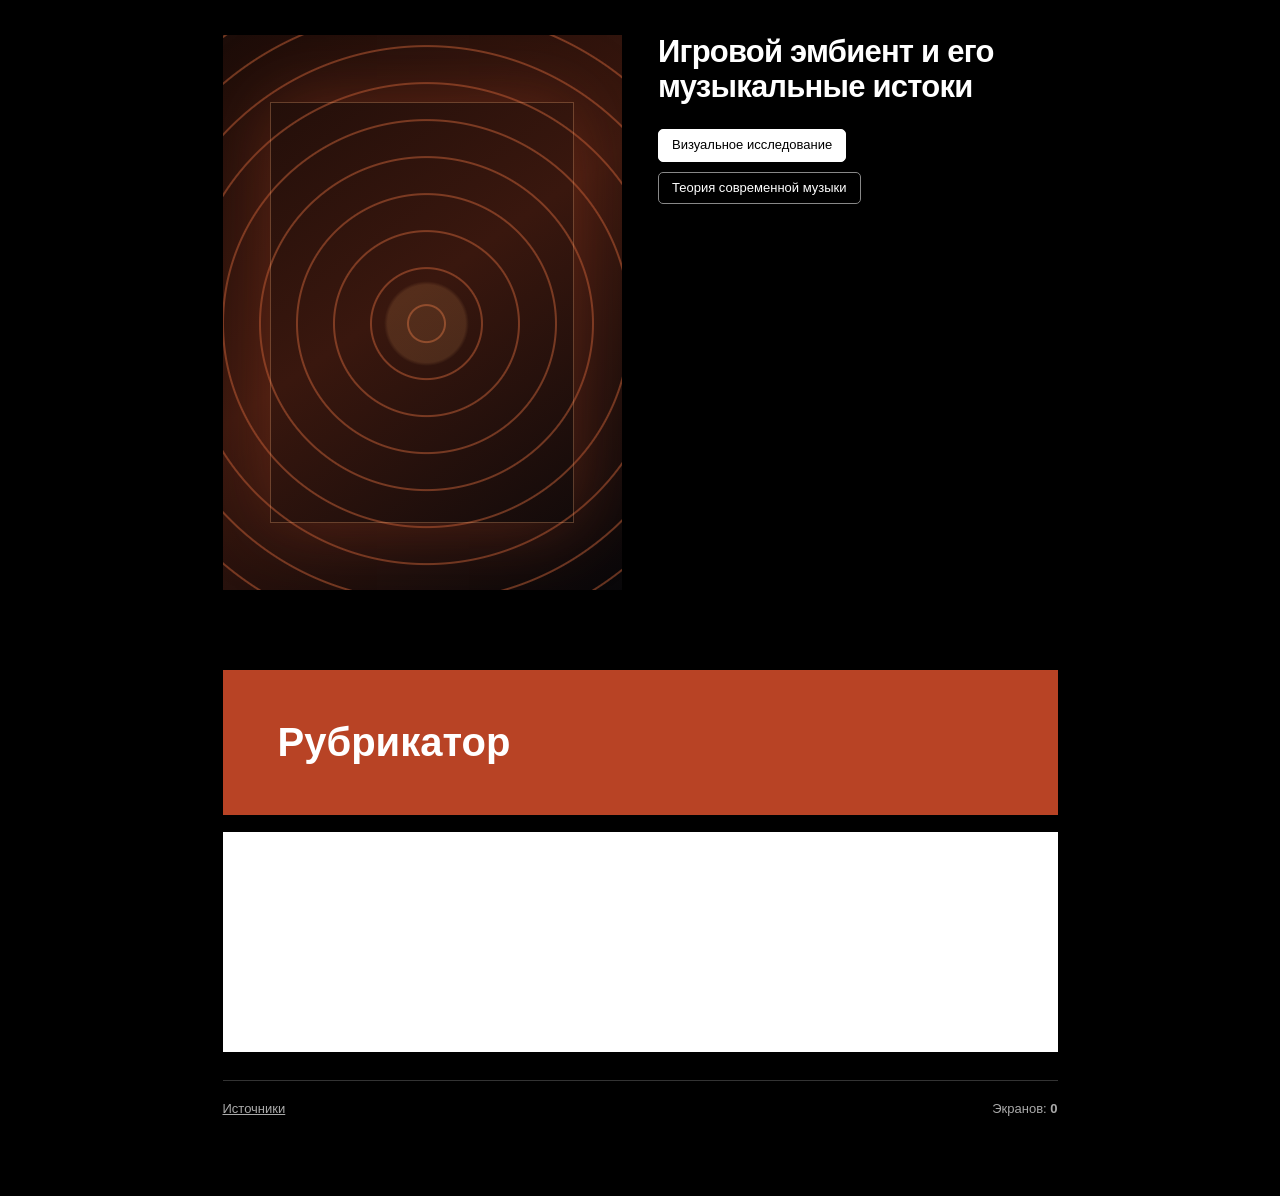
==== index.html @ 77122bd6 "Add research landing page" ====
<!doctype html>
<html lang="ru">
<head>
  <meta charset="utf-8">
  <meta name="viewport" content="width=device-width,initial-scale=1">
  <title>Игровой эмбиент и его музыкальные истоки</title>
  <style>
    *{box-sizing:border-box}html{scroll-behavior:smooth}body{margin:0;background:#000;color:#fff;font-family:Arial,Helvetica,sans-serif}.page{width:min(100% - 32px,835px);margin:auto;padding:0 0 60px}.cover{display:grid;grid-template-columns:minmax(0,1fr) minmax(0,1fr);gap:36px;padding:0 0 80px}.cover-left,.cover-right{min-width:0}.cover-author{font-size:14px;line-height:1.3;color:#aaa;margin:0 0 17px;min-height:18px}.cover-art{width:100%;aspect-ratio:.72;background:radial-gradient(circle at 51% 52%,#ffb56b24 0 11%,transparent 12%),repeating-radial-gradient(circle at 51% 52%,transparent 0 17px,#dc6c3e70 18px 19px,transparent 20px 37px),linear-gradient(145deg,#1c0c08,#39170e 47%,#080709);position:relative;overflow:hidden}.cover-art:after{content:"";position:absolute;inset:12%;border:1px solid #ffae794d;box-shadow:0 0 70px #b947265c}.cover h1{font-size:clamp(24px,2.7vw,31px);font-weight:700;line-height:1.12;letter-spacing:-.025em;margin:35px 0 25px}.tags{display:flex;gap:10px;flex-wrap:wrap}.tag{display:inline-block;border:1px solid #888;border-radius:5px;padding:8px 13px;font-size:13px;line-height:1.1}.tag:first-child{background:#fff;color:#000;border-color:#fff}
    .screen{margin:0 0 17px}.large{background:#b84325;min-height:145px;padding:24px 55px;display:flex;align-items:center}.large h2{font-size:40px;line-height:1.08;margin:0;font-weight:700}.text-screen{background:#fff;color:#242424;min-height:220px;display:grid;grid-template-columns:1fr 1fr}.text-column{grid-column:2;padding:31px 32px 42px 0;font-size:16px;line-height:1.58;letter-spacing:-.008em}.text-column sup{font-size:11px;line-height:0}.text-column sup a{color:#b84325;text-decoration:none;font-weight:700}.text-column sup a:hover{text-decoration:underline}.rubric{background:#fff;color:#242424;min-height:220px;padding:31px 32px 42px 0;display:grid;grid-template-columns:1fr 1fr}.rubric ol{grid-column:2;margin:0;padding:0;list-style:none;font-size:16px;line-height:1.58}.rubric li{padding:0 0 8px 0;display:grid;grid-template-columns:34px 1fr;gap:8px}.rubric li span{color:#777}.chapter{margin-top:38px}.chapter-meta{font-size:12px;color:#aaa;margin:-6px 0 17px;text-align:right}.music-embed{width:min(100%,525px);margin:28px 0 17px}.music-embed iframe{display:block;width:100%;height:152px;border:0}.music-video{width:100%}.music-video iframe{height:auto;aspect-ratio:16/9}.music-embed figcaption,.game-image figcaption{color:#aaa;font-size:12px;line-height:1.5;margin-top:8px}.music-embed a{color:inherit}.game-image{margin:0 0 17px}.game-image img{display:block;width:100%;height:auto;max-height:550px;object-fit:contain;background:#0b0b0b}.game-image figcaption{text-align:center}.sources-panel{background:#fff;color:#222;padding:45px 34px 55px;min-height:220px;font-size:14px;line-height:1.5}.sources-panel ol{margin:0 0 0 auto;padding-left:1.5em;width:58%}.sources-panel li{padding:0 0 14px 7px;overflow-wrap:anywhere}.sources-panel a{color:#222}.footer{display:flex;justify-content:space-between;align-items:center;border-top:1px solid #333;margin-top:28px;padding:20px 0;color:#aaa;font-size:13px}.footer a{color:inherit}.soundcloud-test{margin:28px 0 17px}.soundcloud-test iframe{display:block;width:100%;height:220px;border:0}.soundcloud-test figcaption{font-size:12px;color:#aaa;margin-top:8px}.soundcloud-test a{color:inherit}
    .music-context{color:#ddd;font-size:13px;line-height:1.45;margin:0 0 9px;max-width:525px}
    @media(max-width:700px){.page{width:calc(100% - 24px)}.cover{grid-template-columns:1fr;gap:10px;padding-bottom:45px}.cover-art{max-height:70vh}.cover h1{margin:25px 0}.tag{font-size:12px}.large{padding:24px 30px}.large h2{font-size:34px}.rubric,.text-screen{grid-template-columns:1fr}.rubric{padding:25px}.rubric ol,.text-column{grid-column:1}.text-column{padding:25px;font-size:15px}.sources-panel ol{width:100%}.sources-panel{padding:28px}}
  </style>
</head>
<body>
  <main class="page">
    <header class="cover">
      <div class="cover-left"><div class="cover-author">&nbsp;</div><div class="cover-art" role="img" aria-label="Абстрактные звуковые кольца"></div></div>
      <div class="cover-right"><h1>Игровой эмбиент и его музыкальные истоки</h1><div class="tags"><span class="tag">Визуальное исследование</span><span class="tag">Теория современной музыки</span></div></div>
    </header>
    <div id="concept"></div>
    <section class="screen large"><h2>Рубрикатор</h2></section>
    <section class="screen rubric"><ol id="rubric-list"></ol></section>
    <div id="research"></div>
    <div id="ending"></div>
    <div id="bibliography"></div>
    <div id="image-sources"></div>
    <footer class="footer"><a href="#bibliography">Источники</a><span>Экранов: <b id="screen-count">0</b></span></footer>
  </main>
  <script src="ambient-research.js"></script>
</body>
</html>
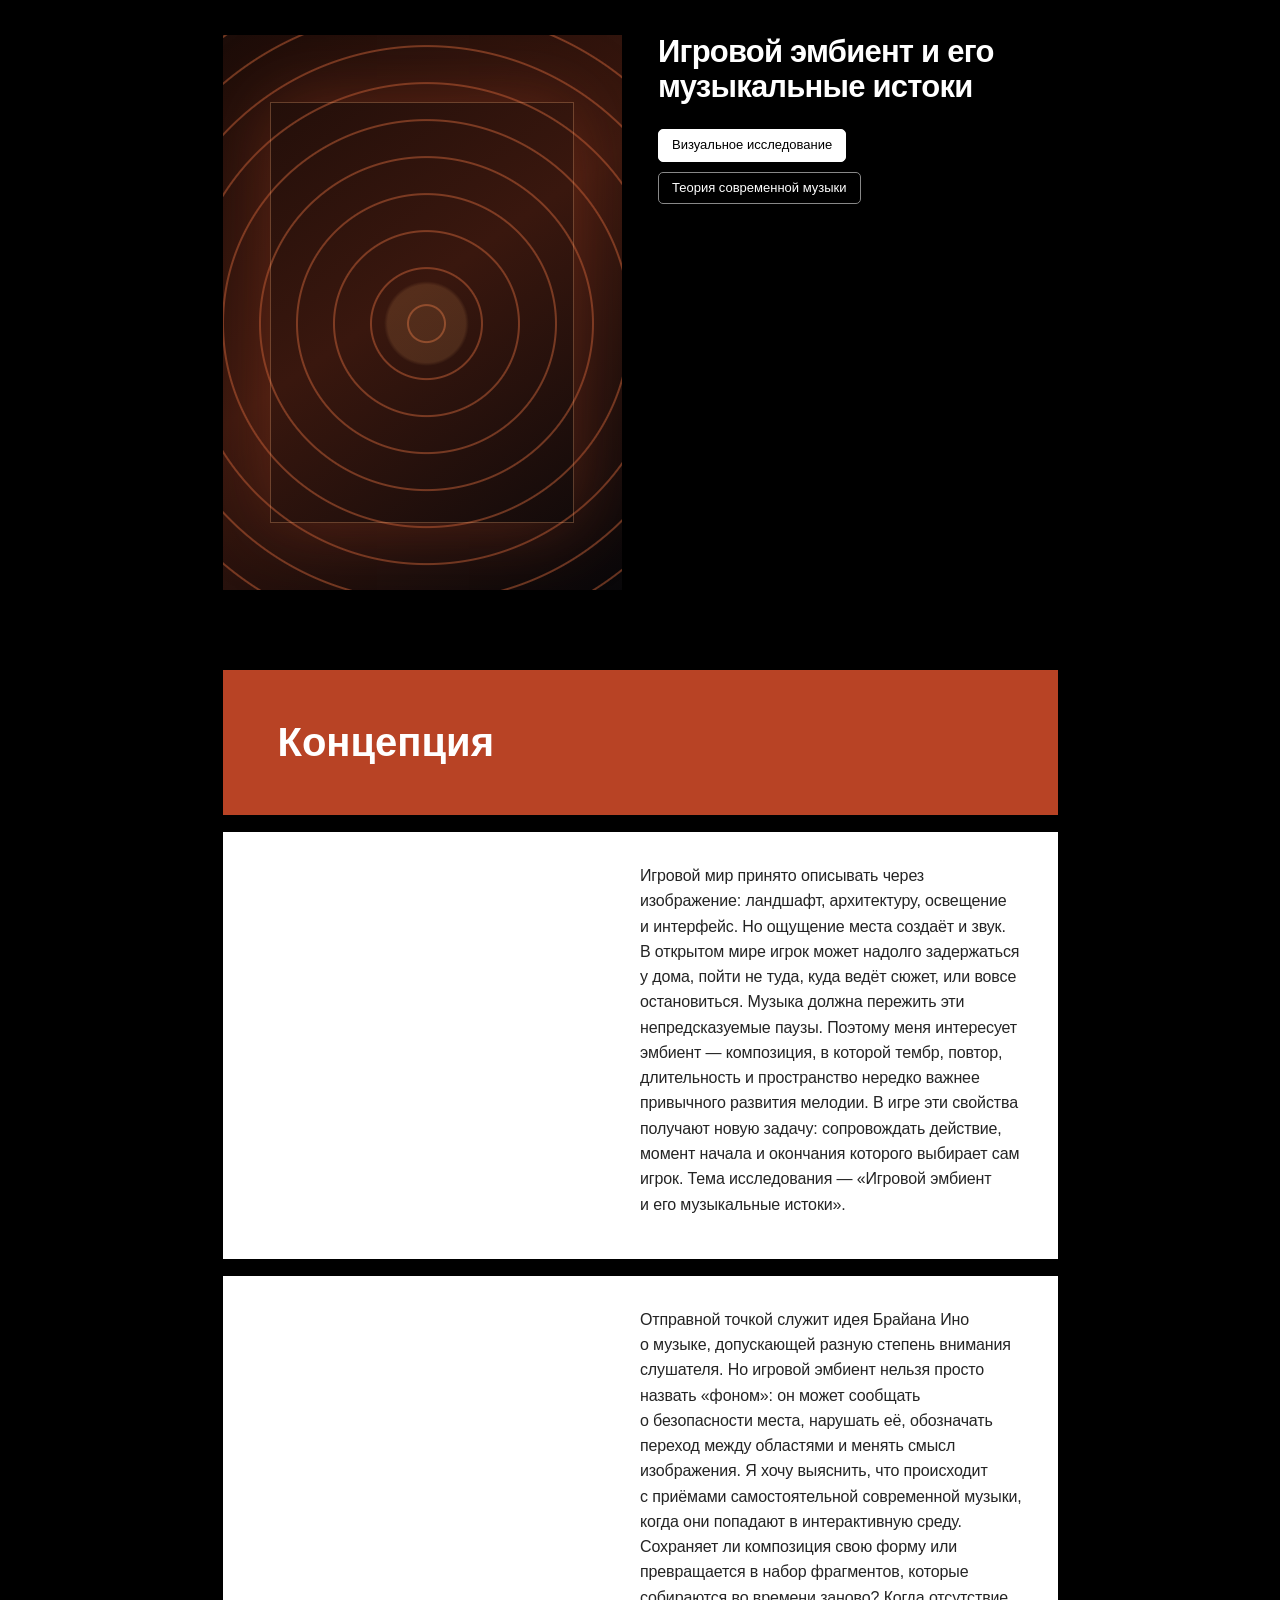
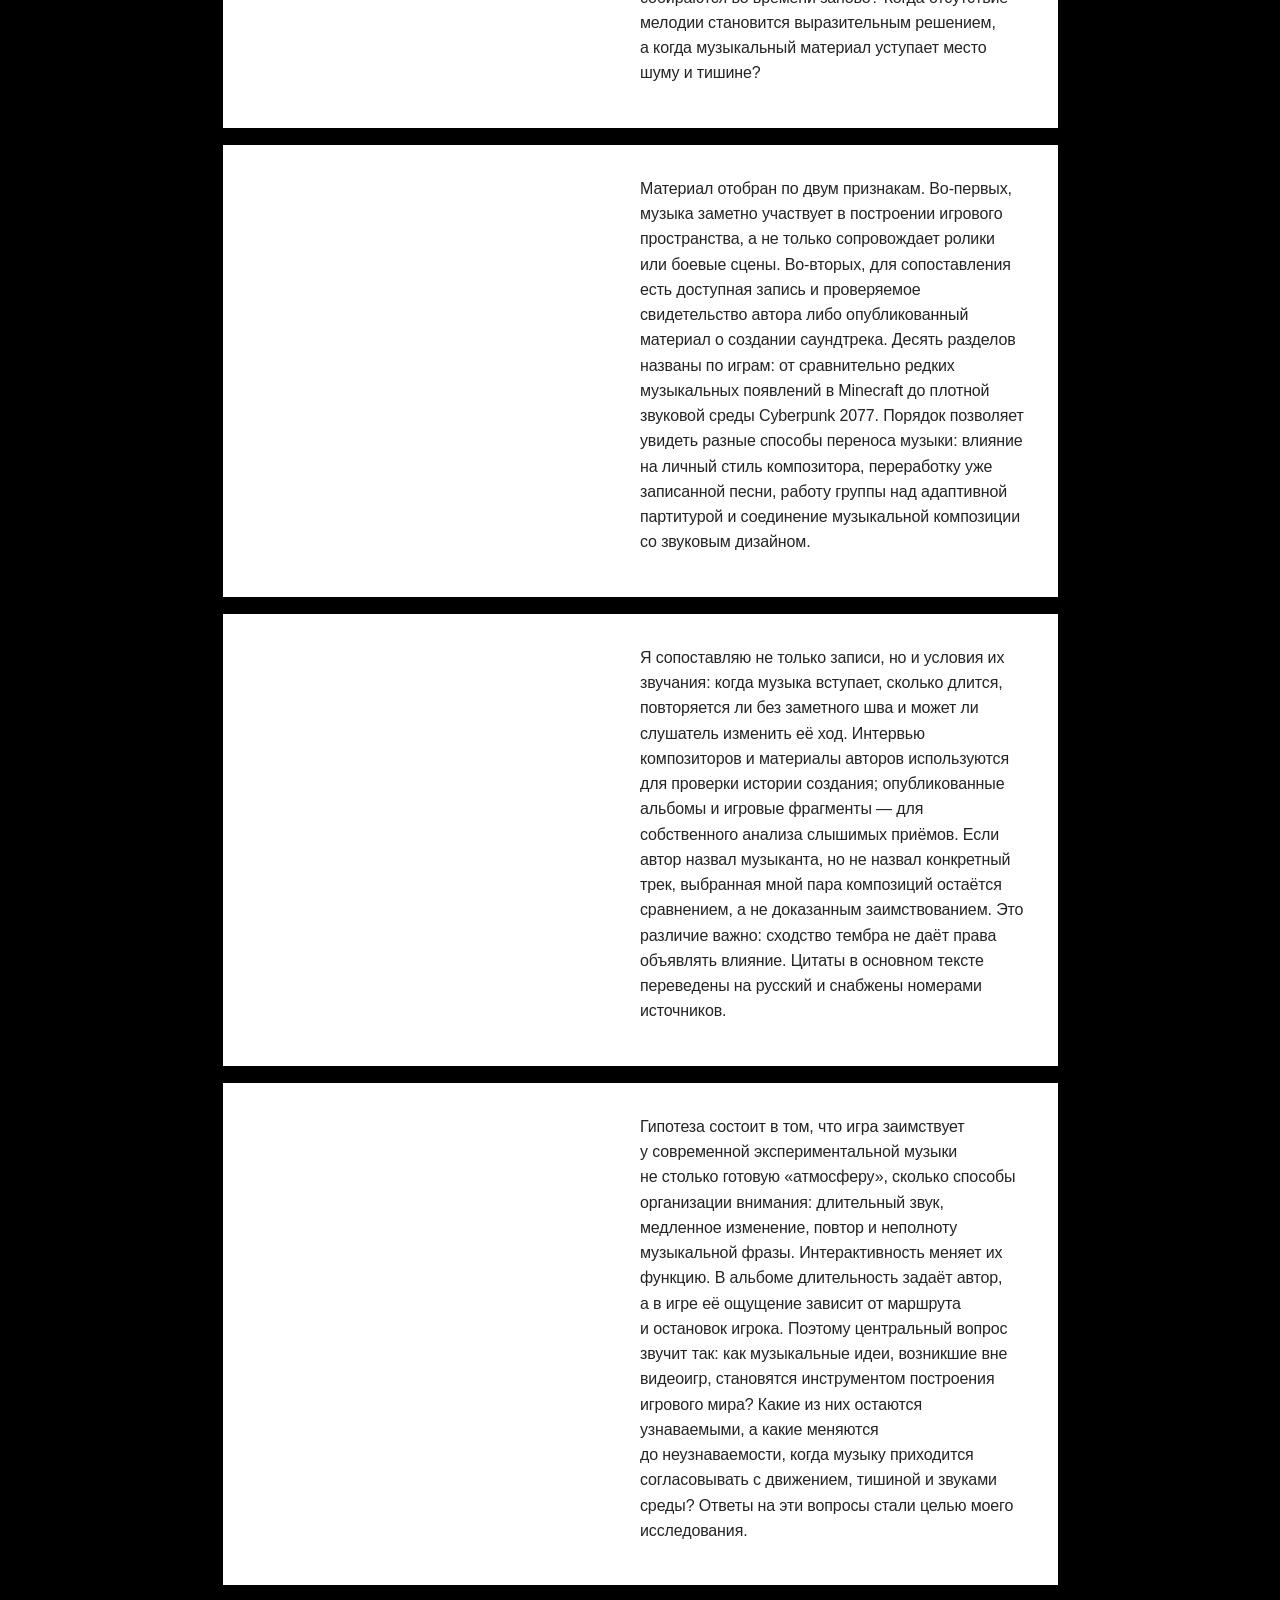
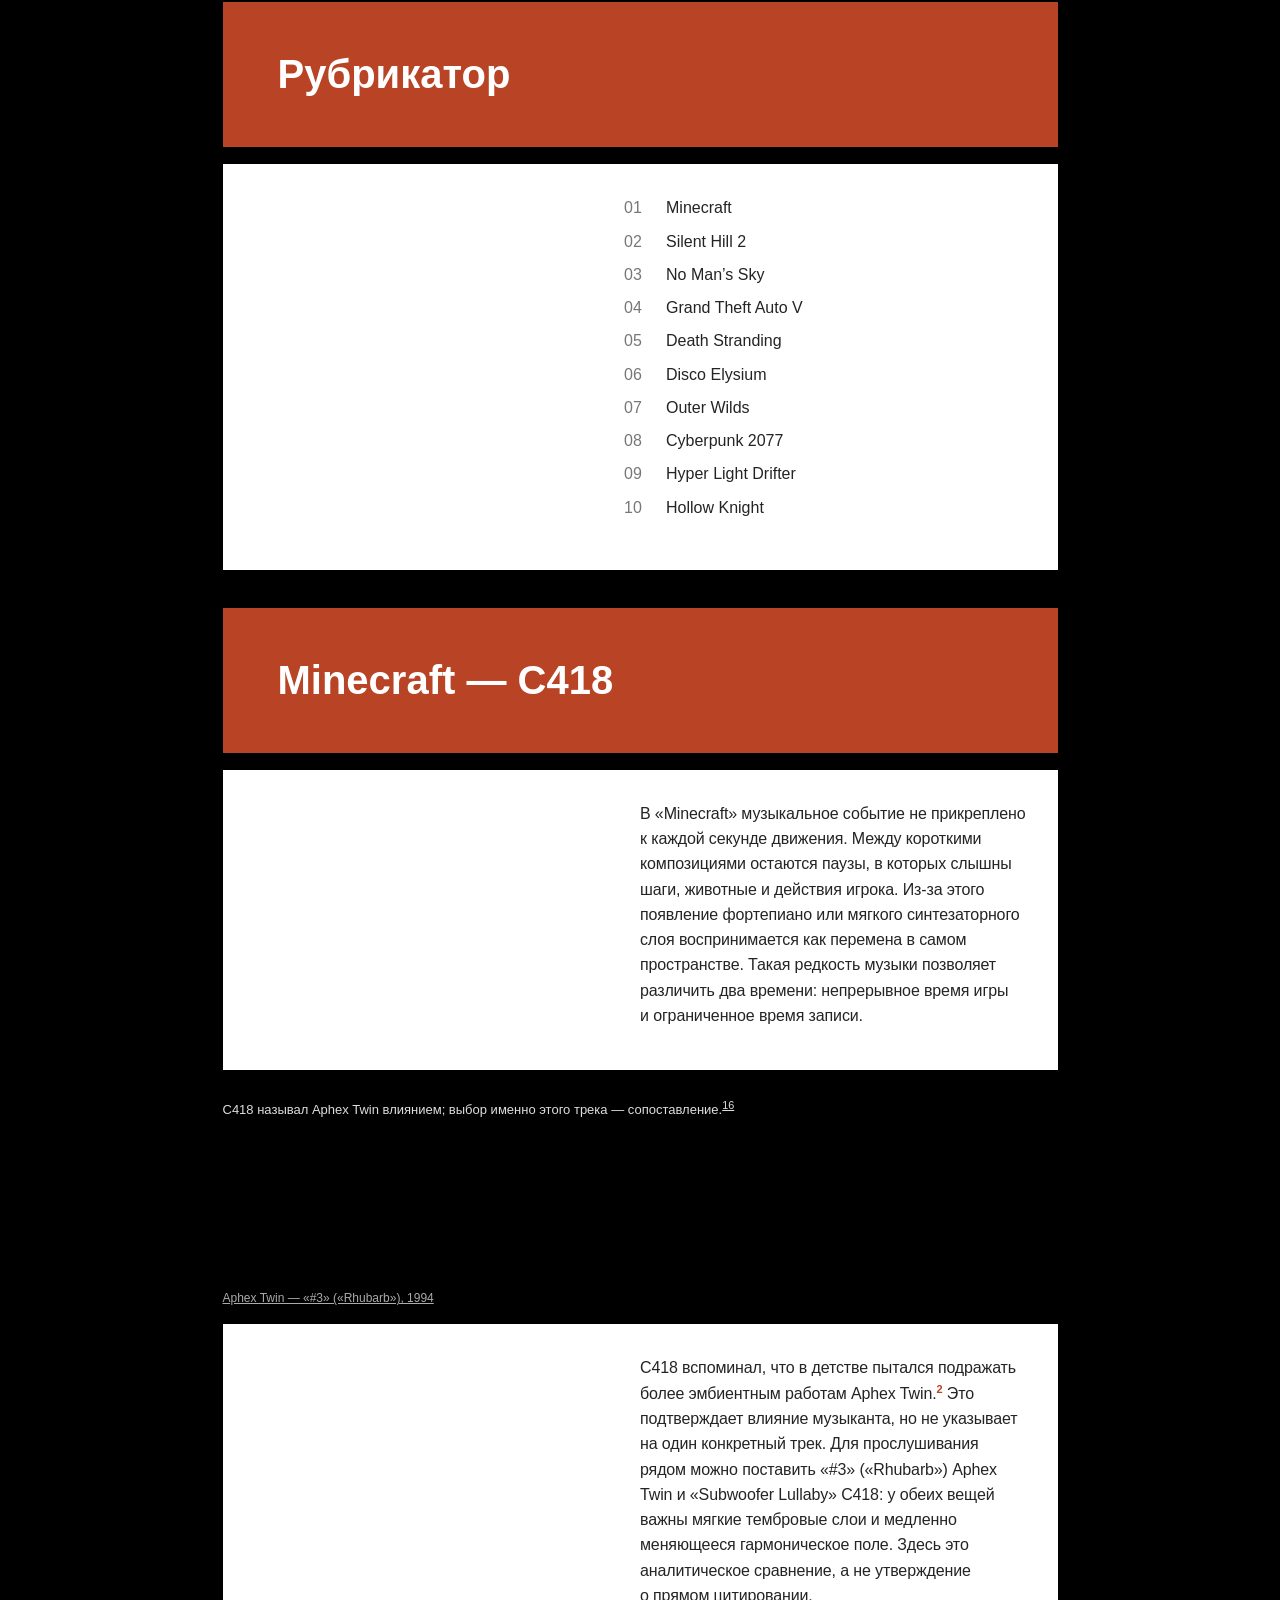
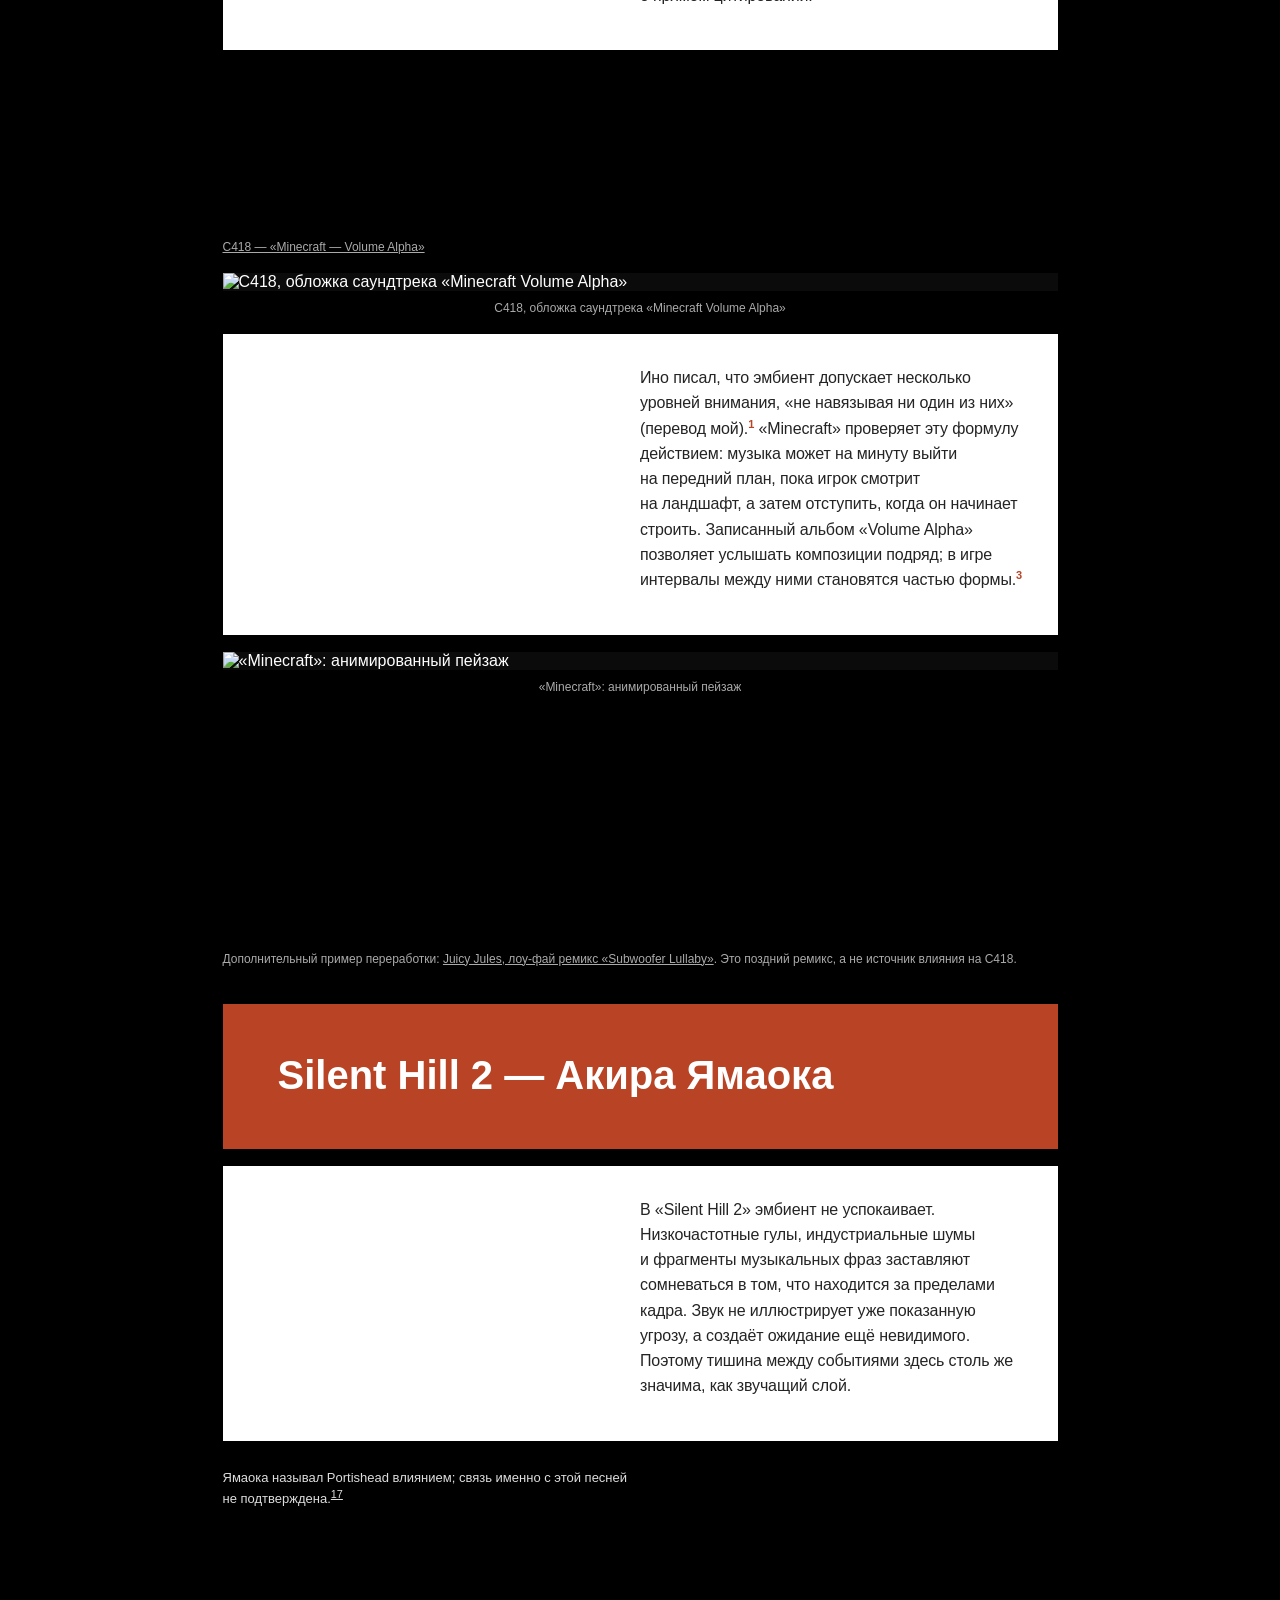
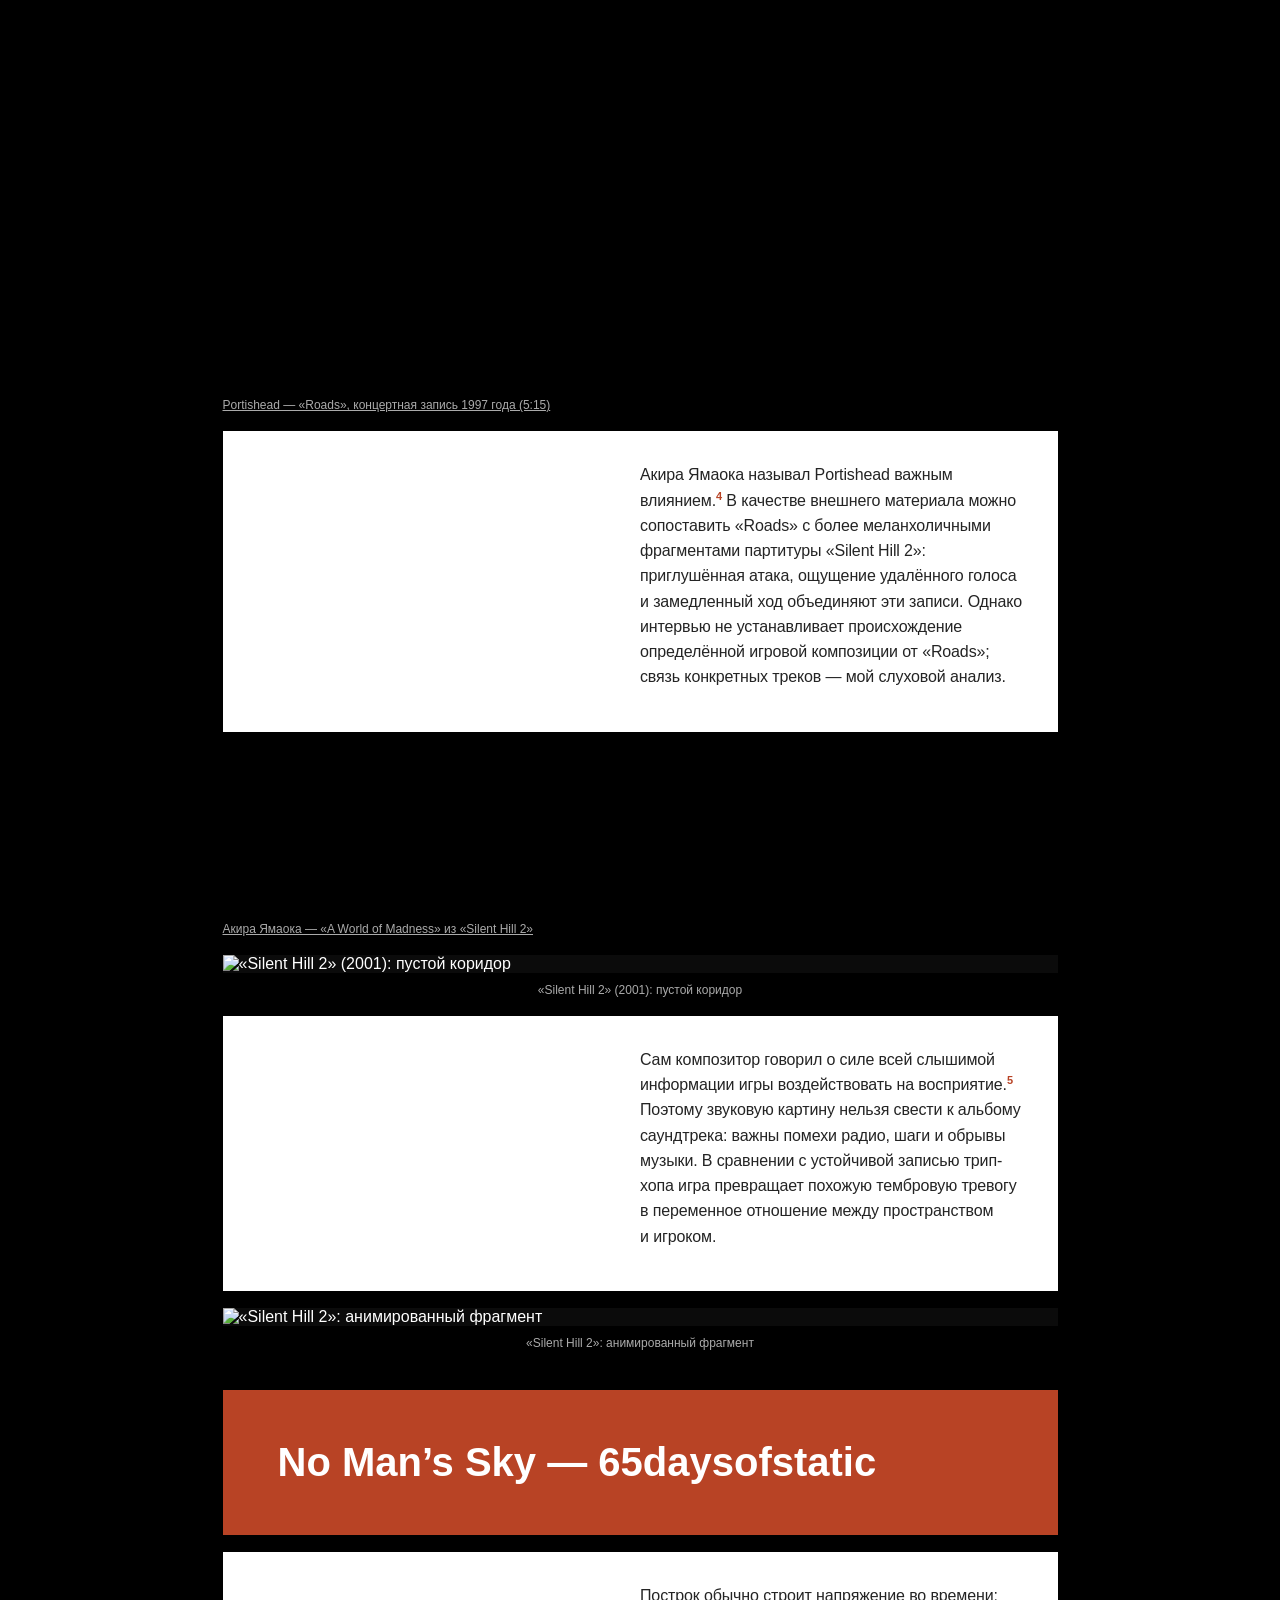
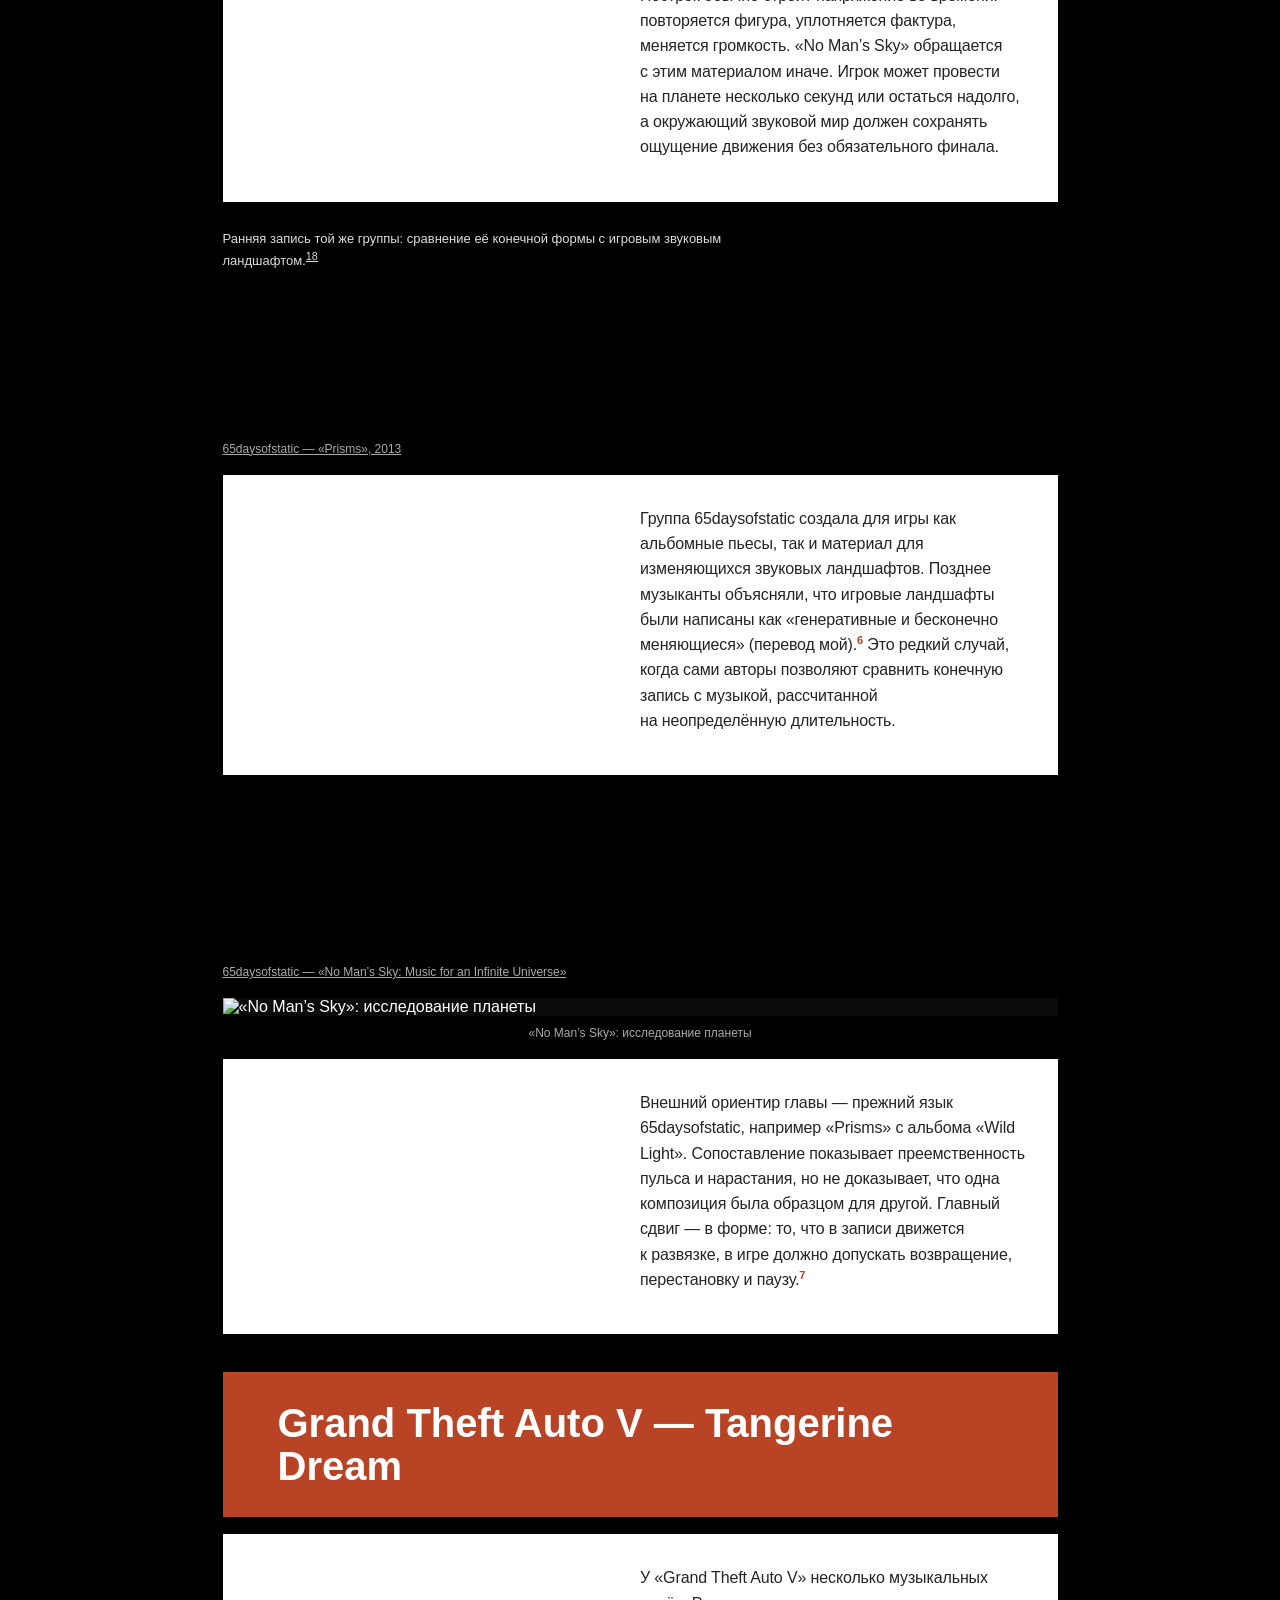
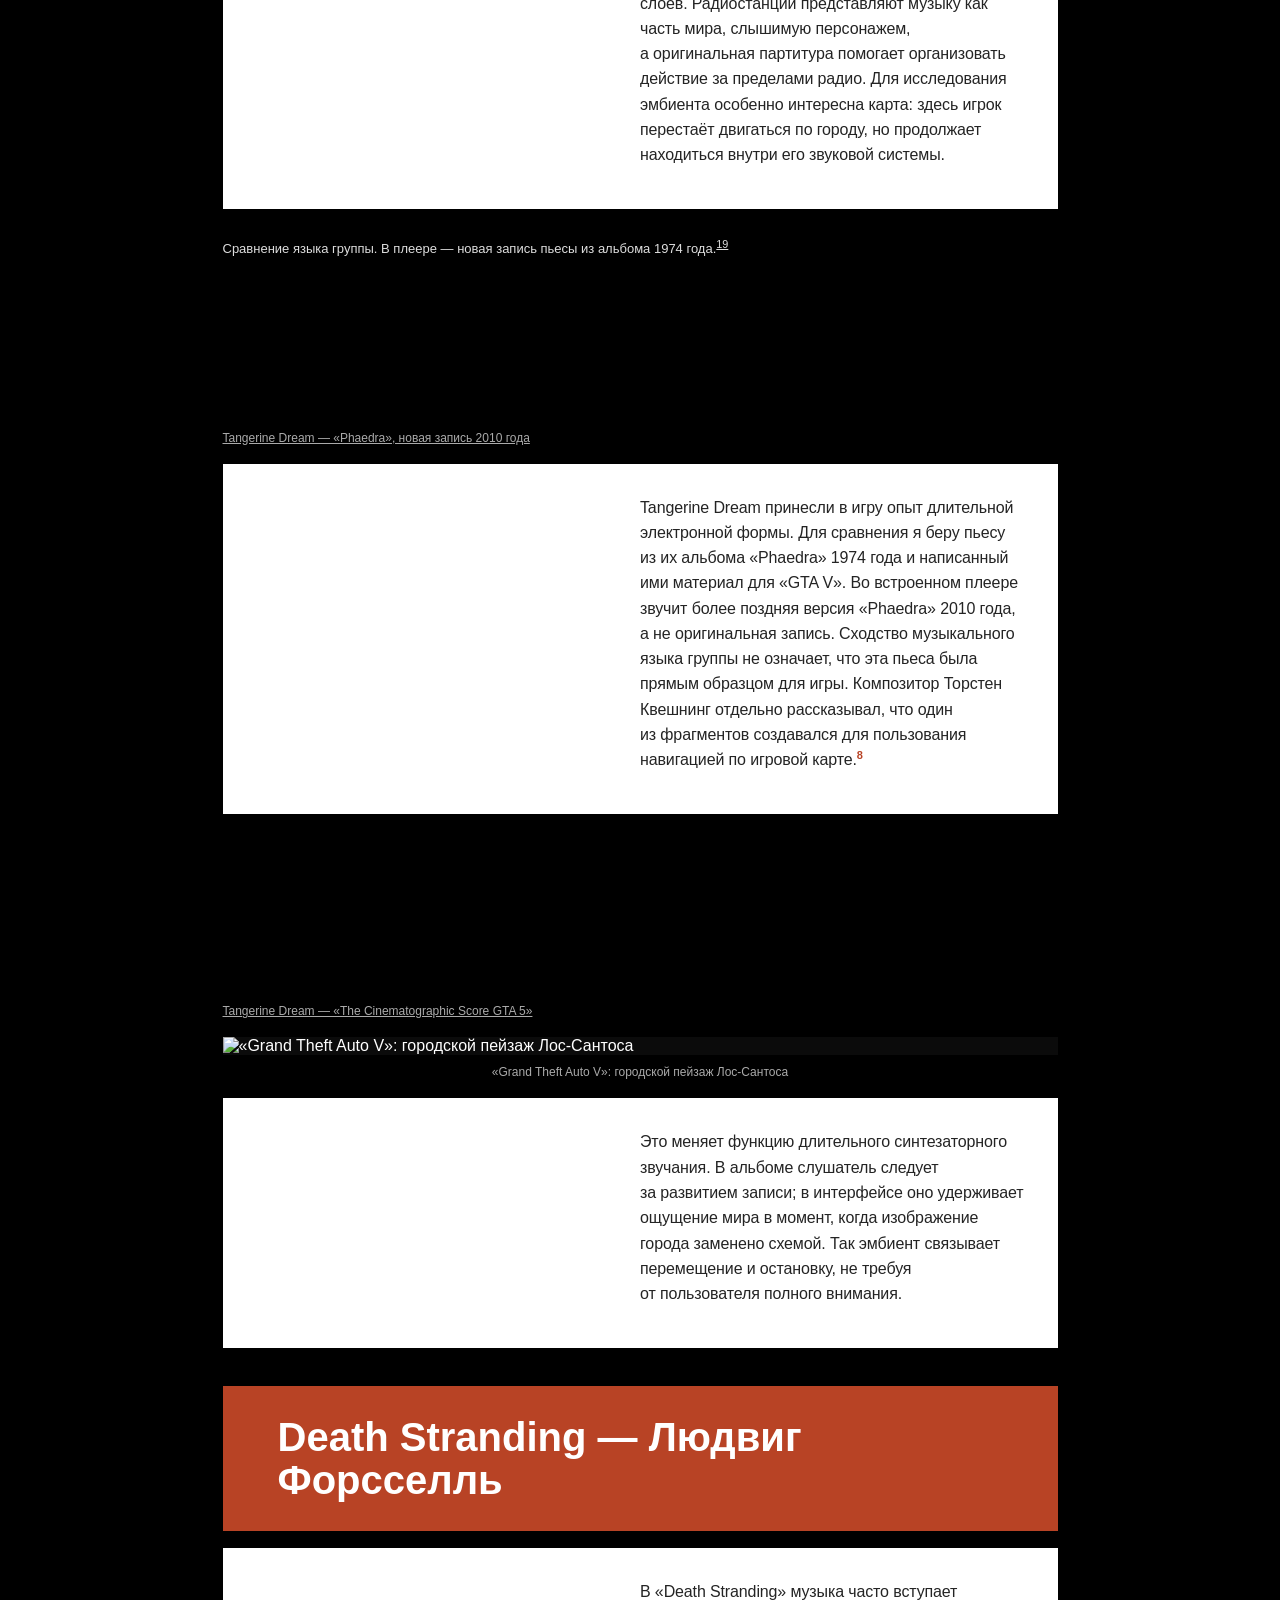
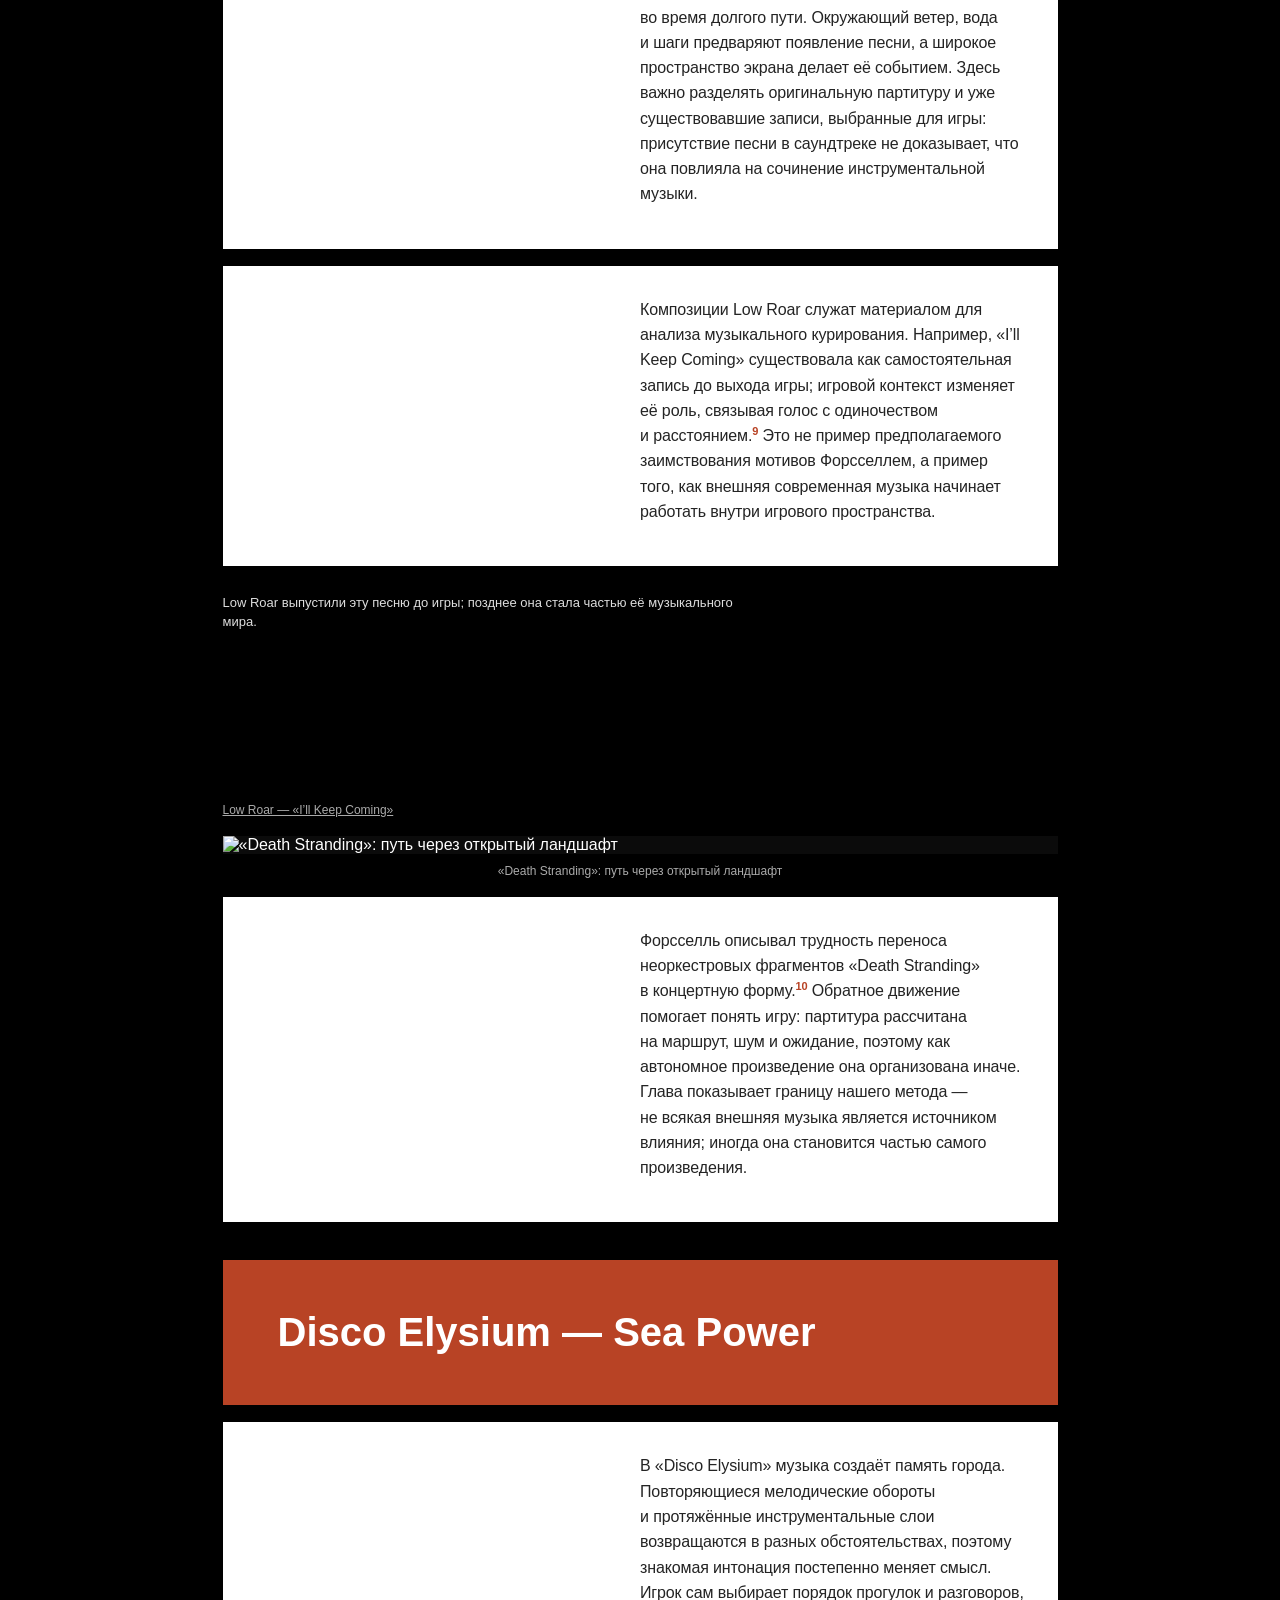
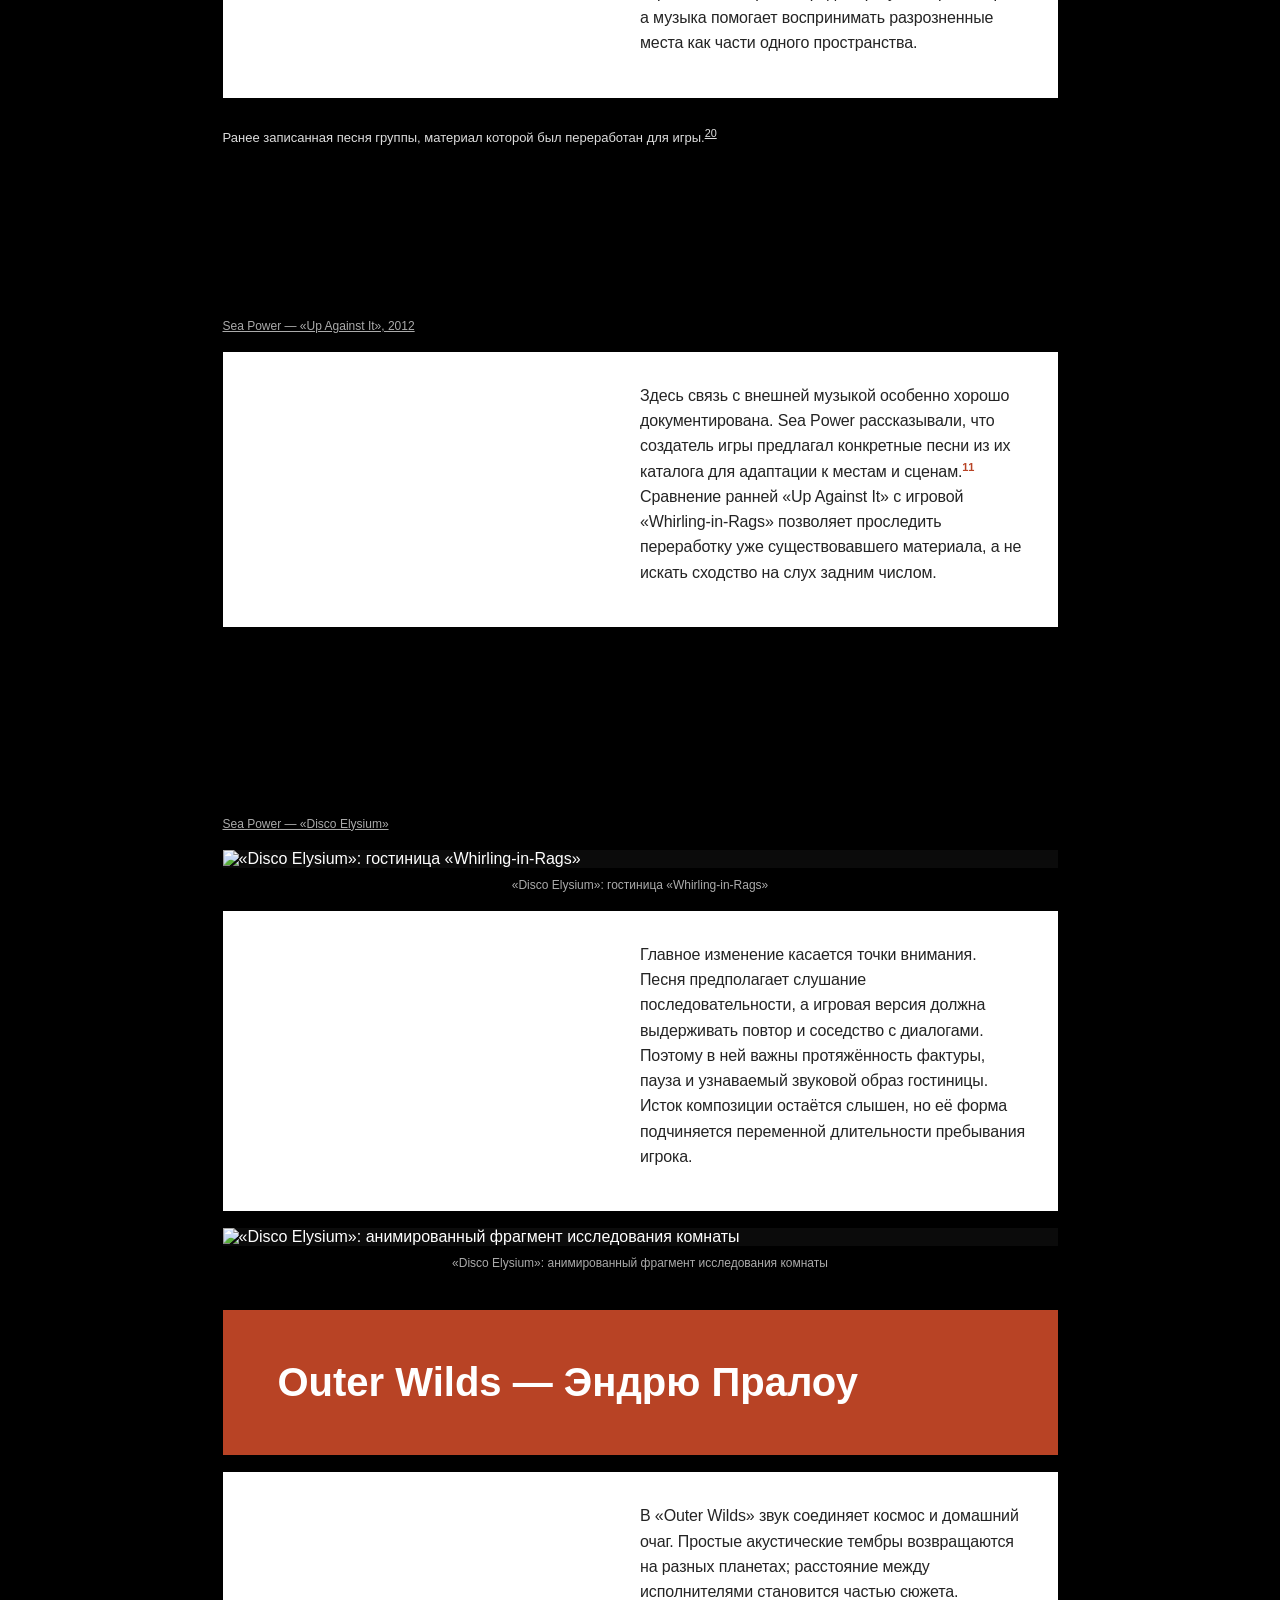
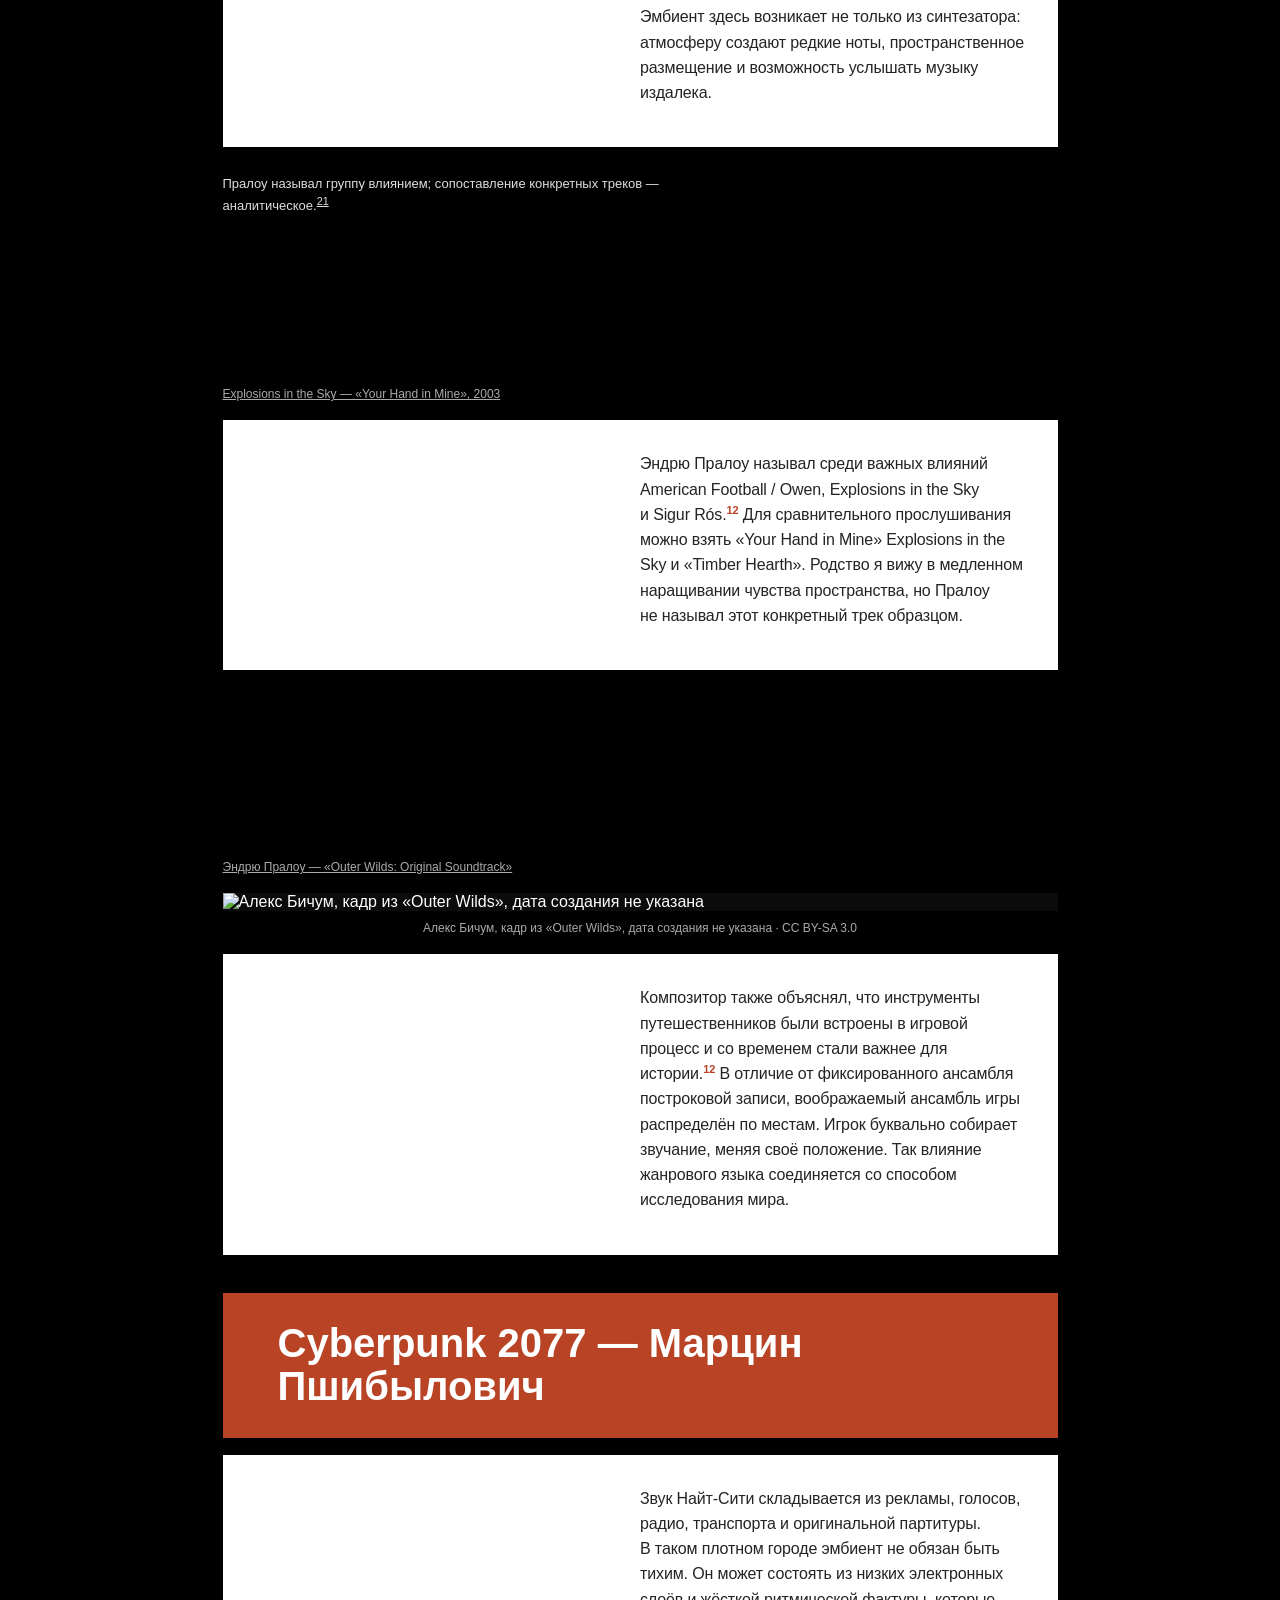
==== commit 4290d95a: "Refresh research script on Pages" ====
--- a/index.html
+++ b/index.html
@@ -26,7 +26,7 @@
     <div id="image-sources"></div>
     <footer class="footer"><a href="#bibliography">Источники</a><span>Экранов: <b id="screen-count">0</b></span></footer>
   </main>
-  <script src="ambient-research.js"></script>
+  <script src="ambient-research.js?v=2"></script>
 </body>
 </html>
 
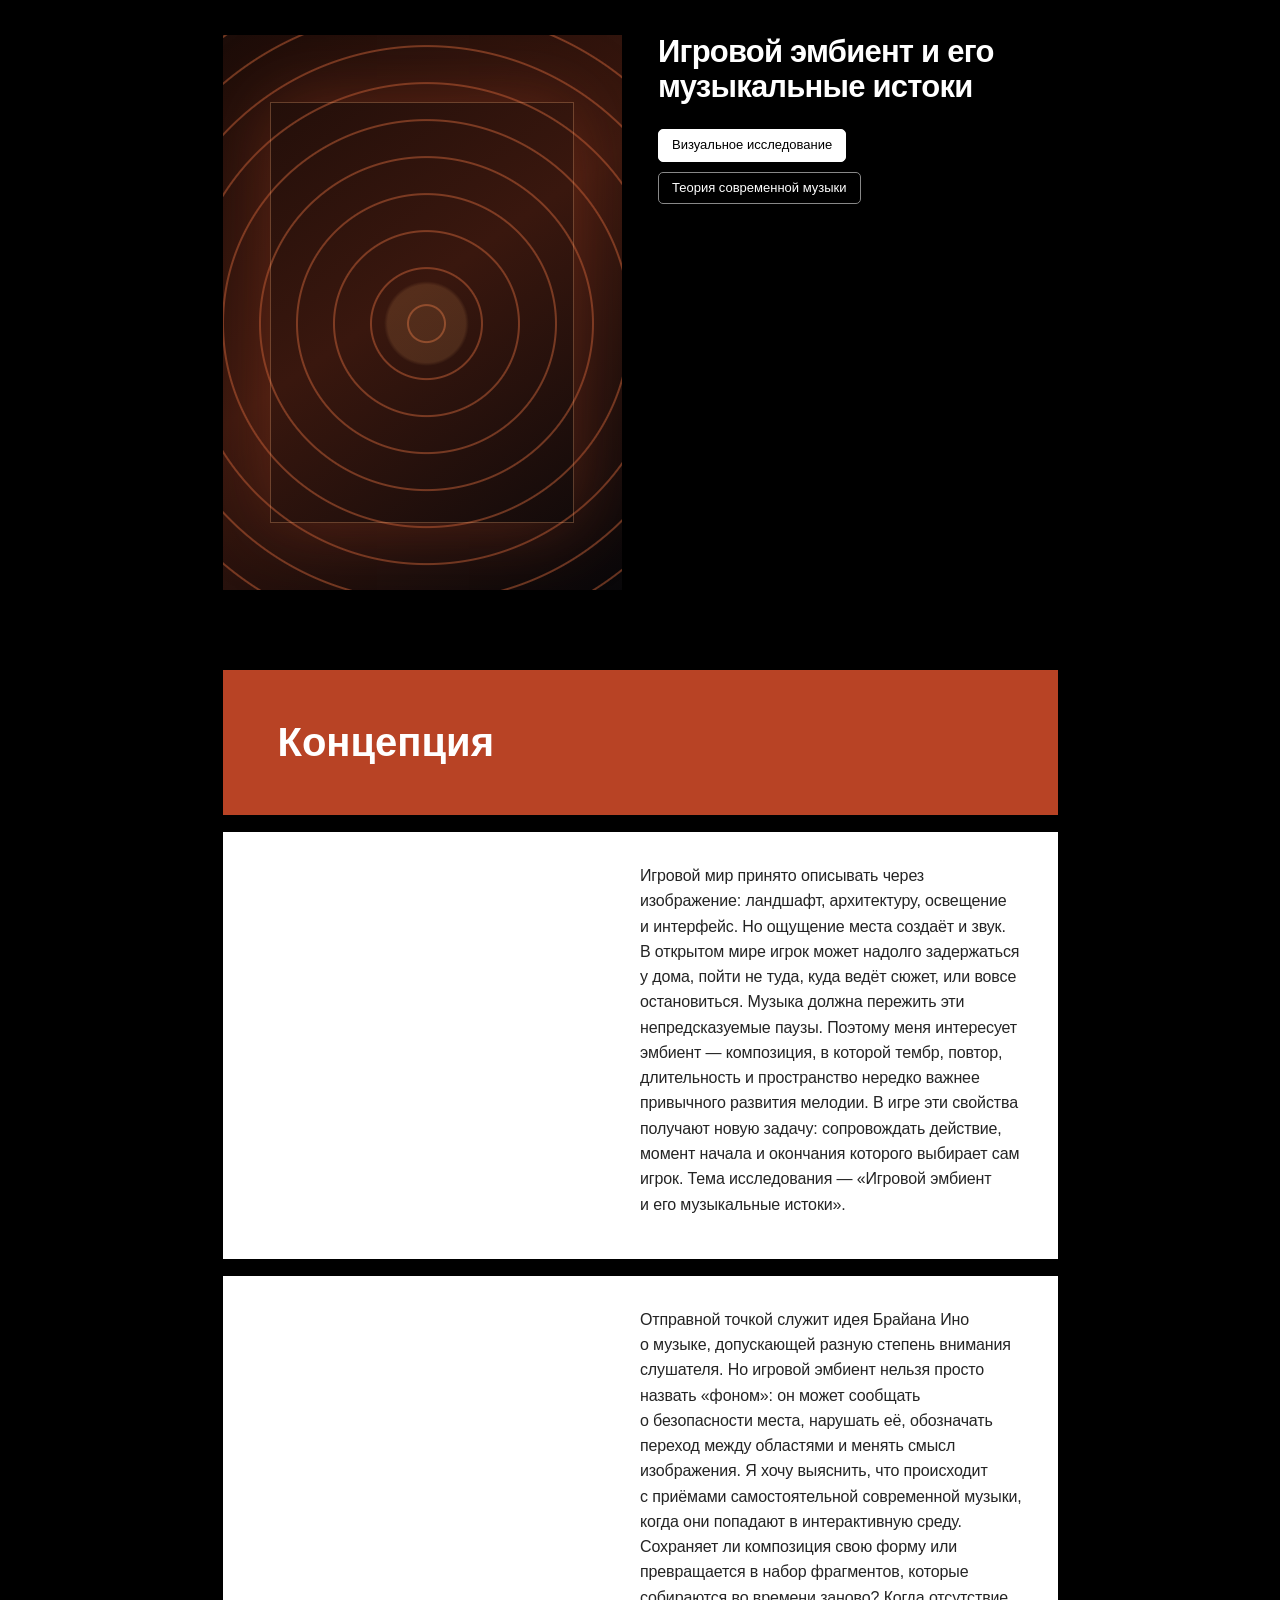
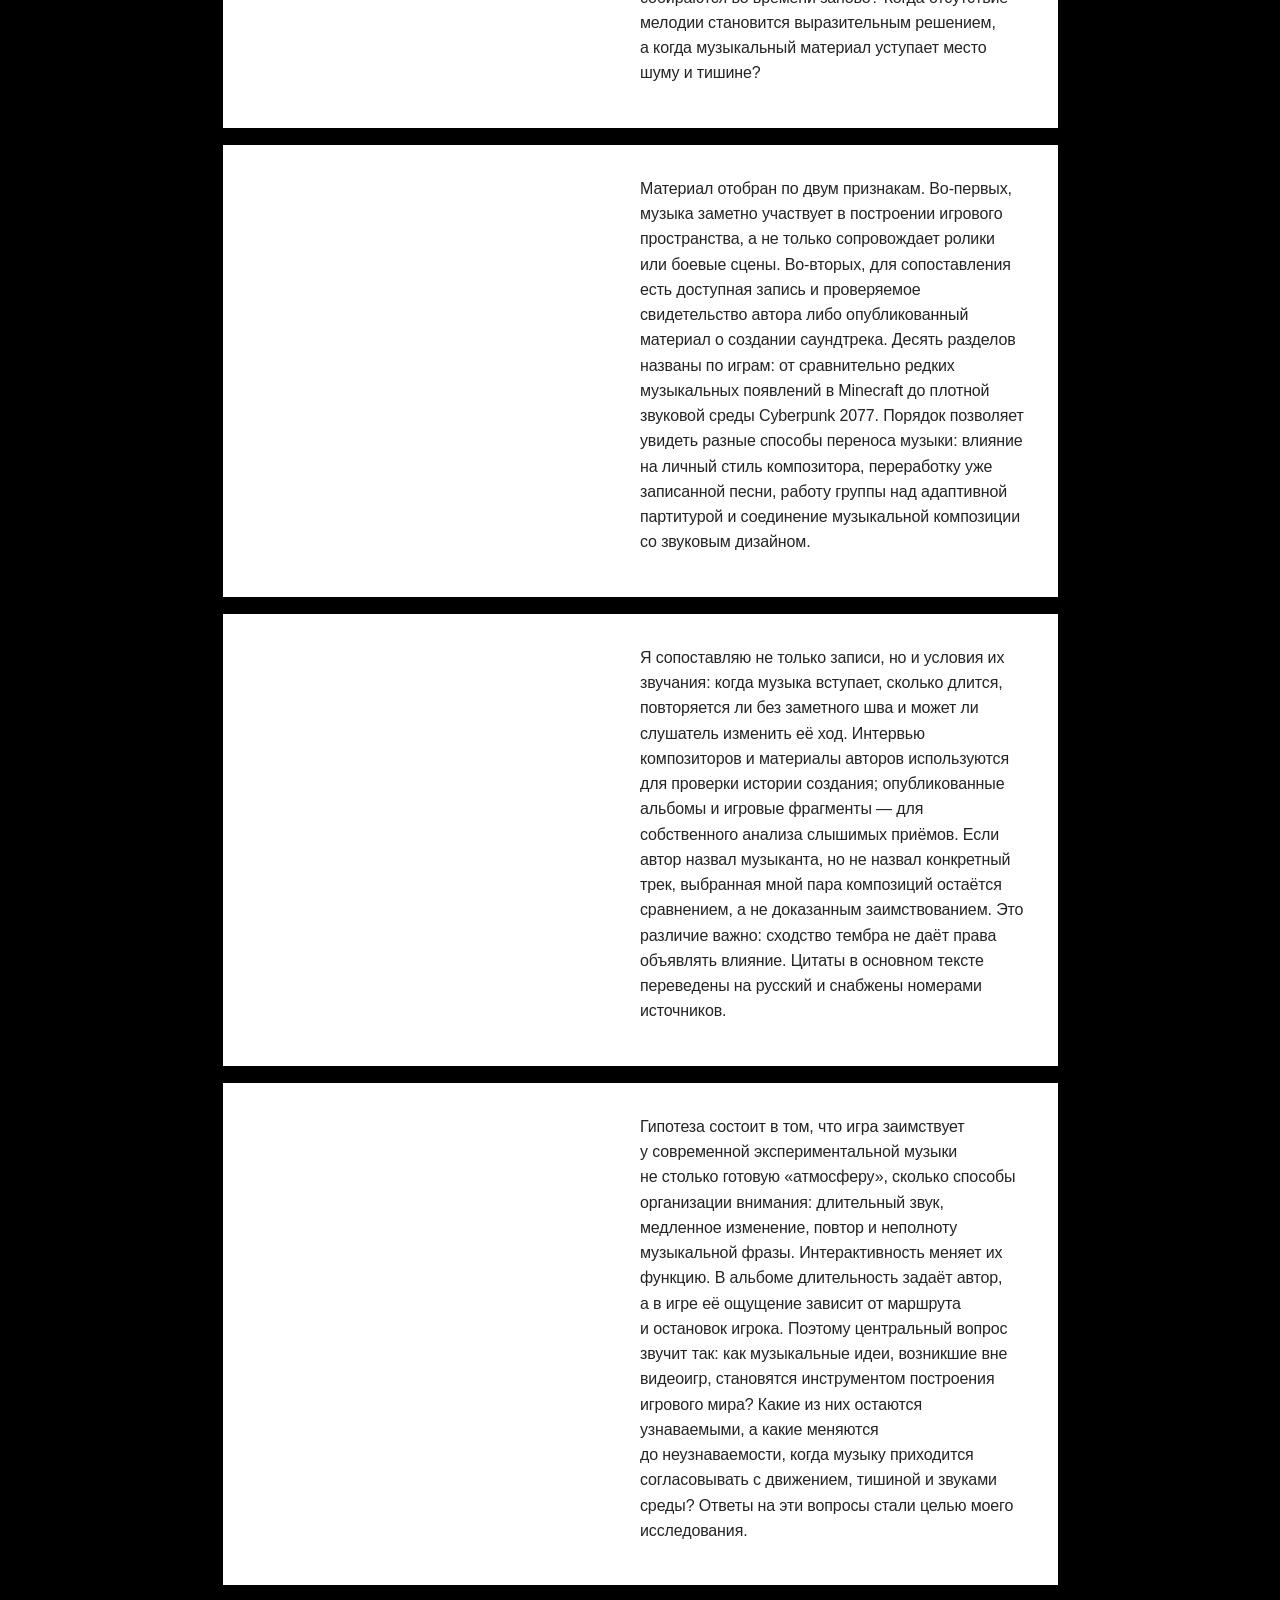
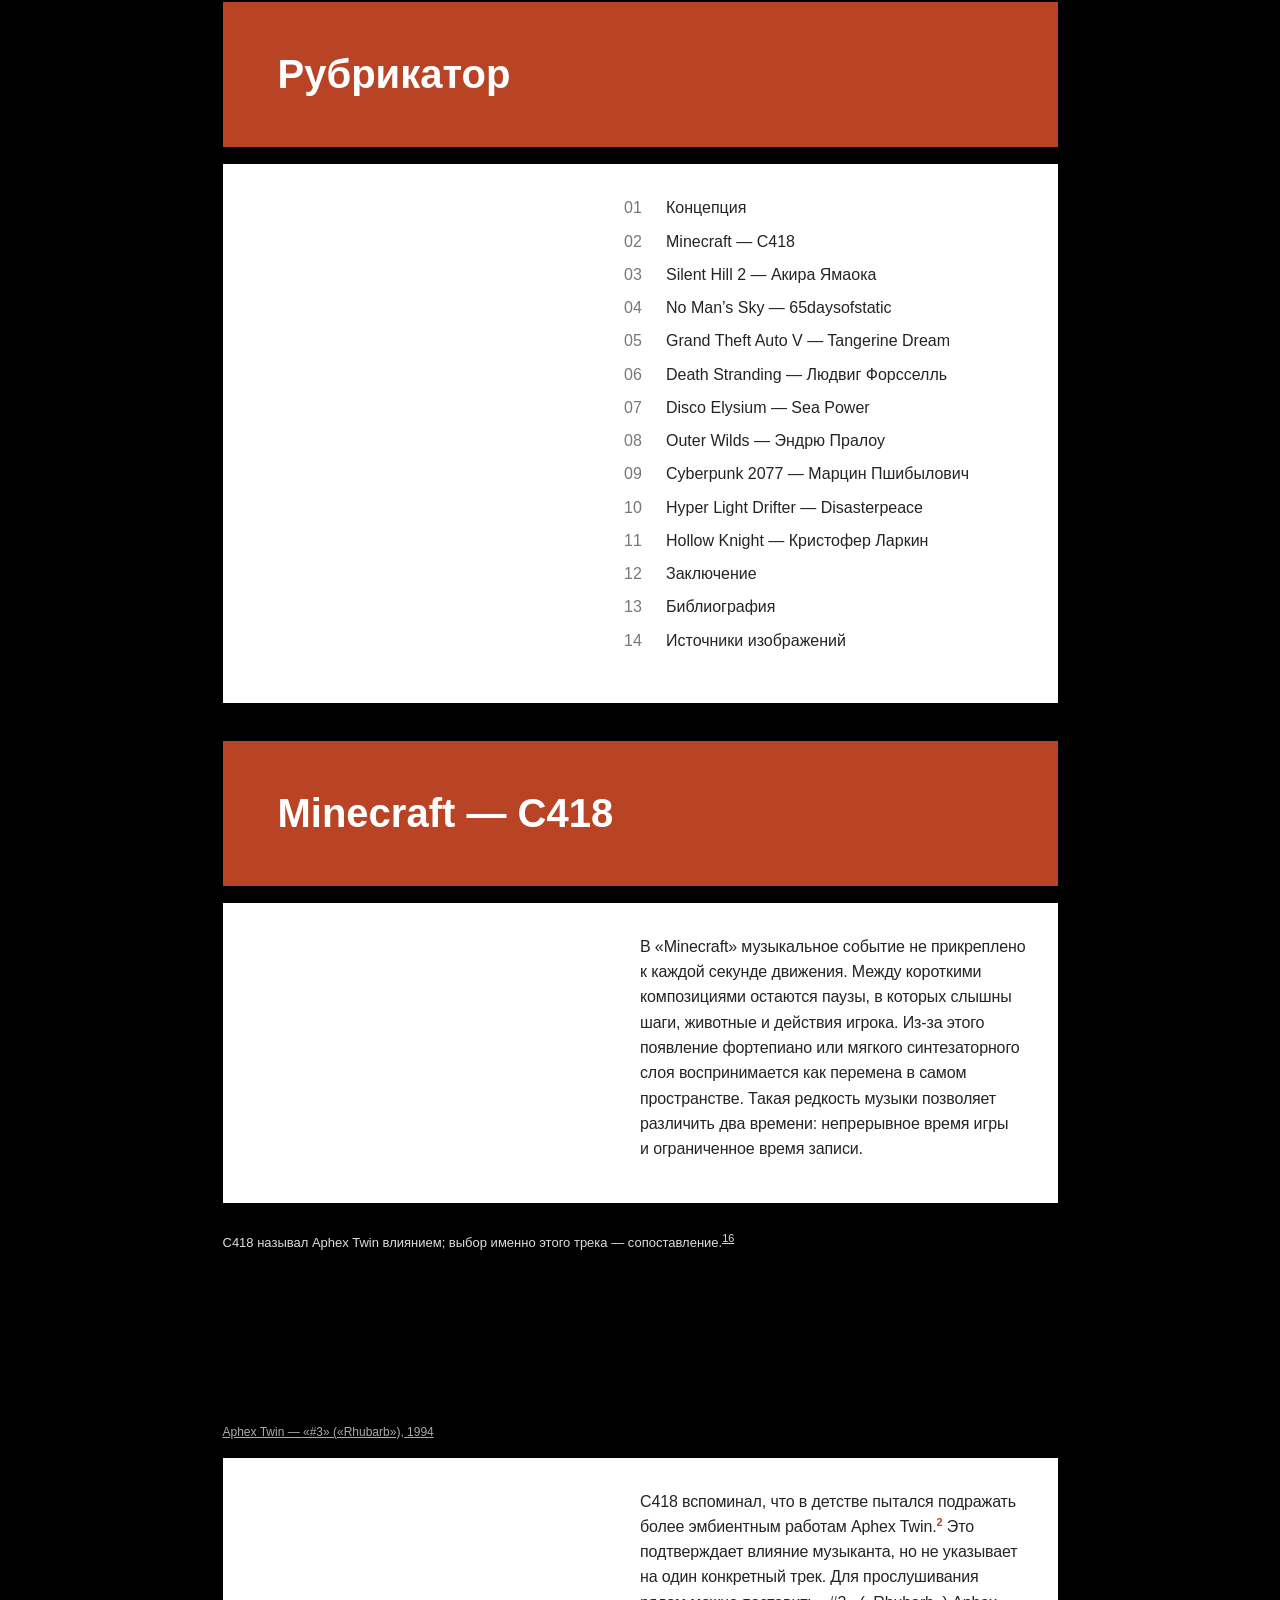
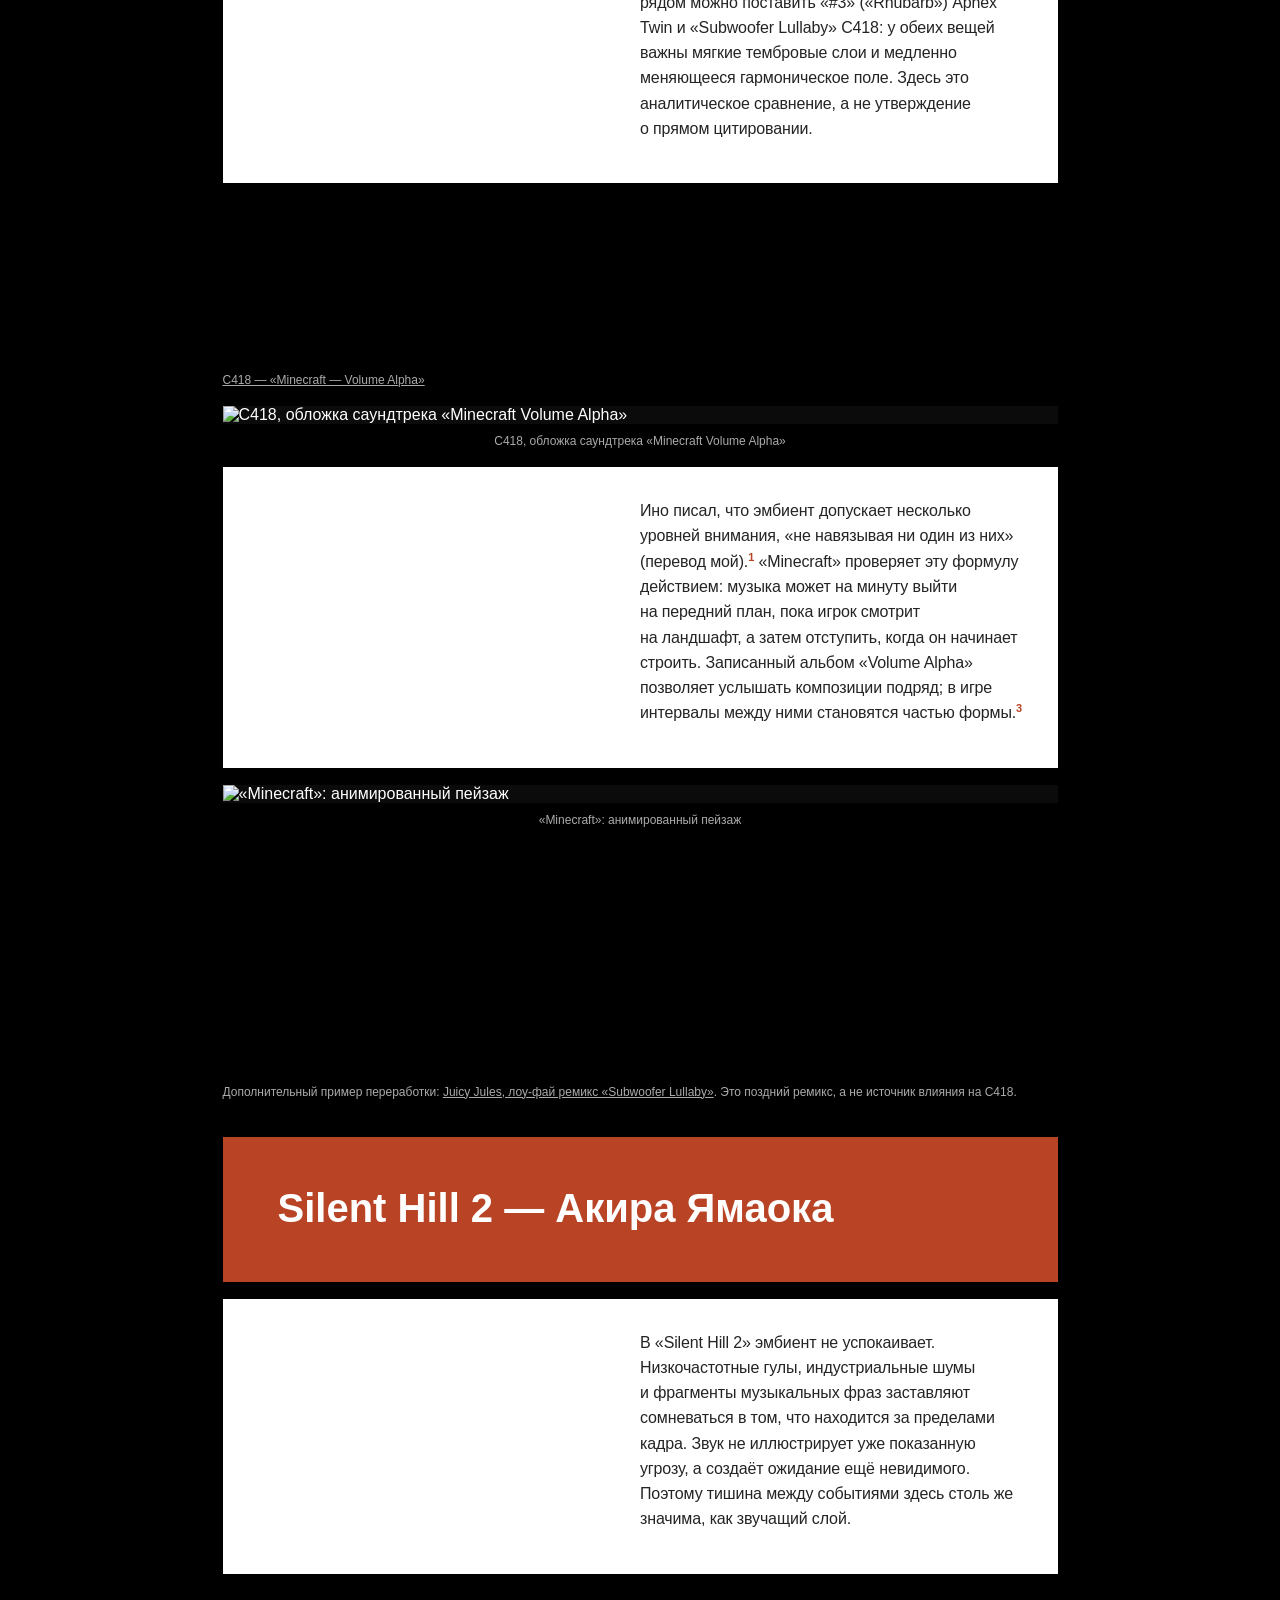
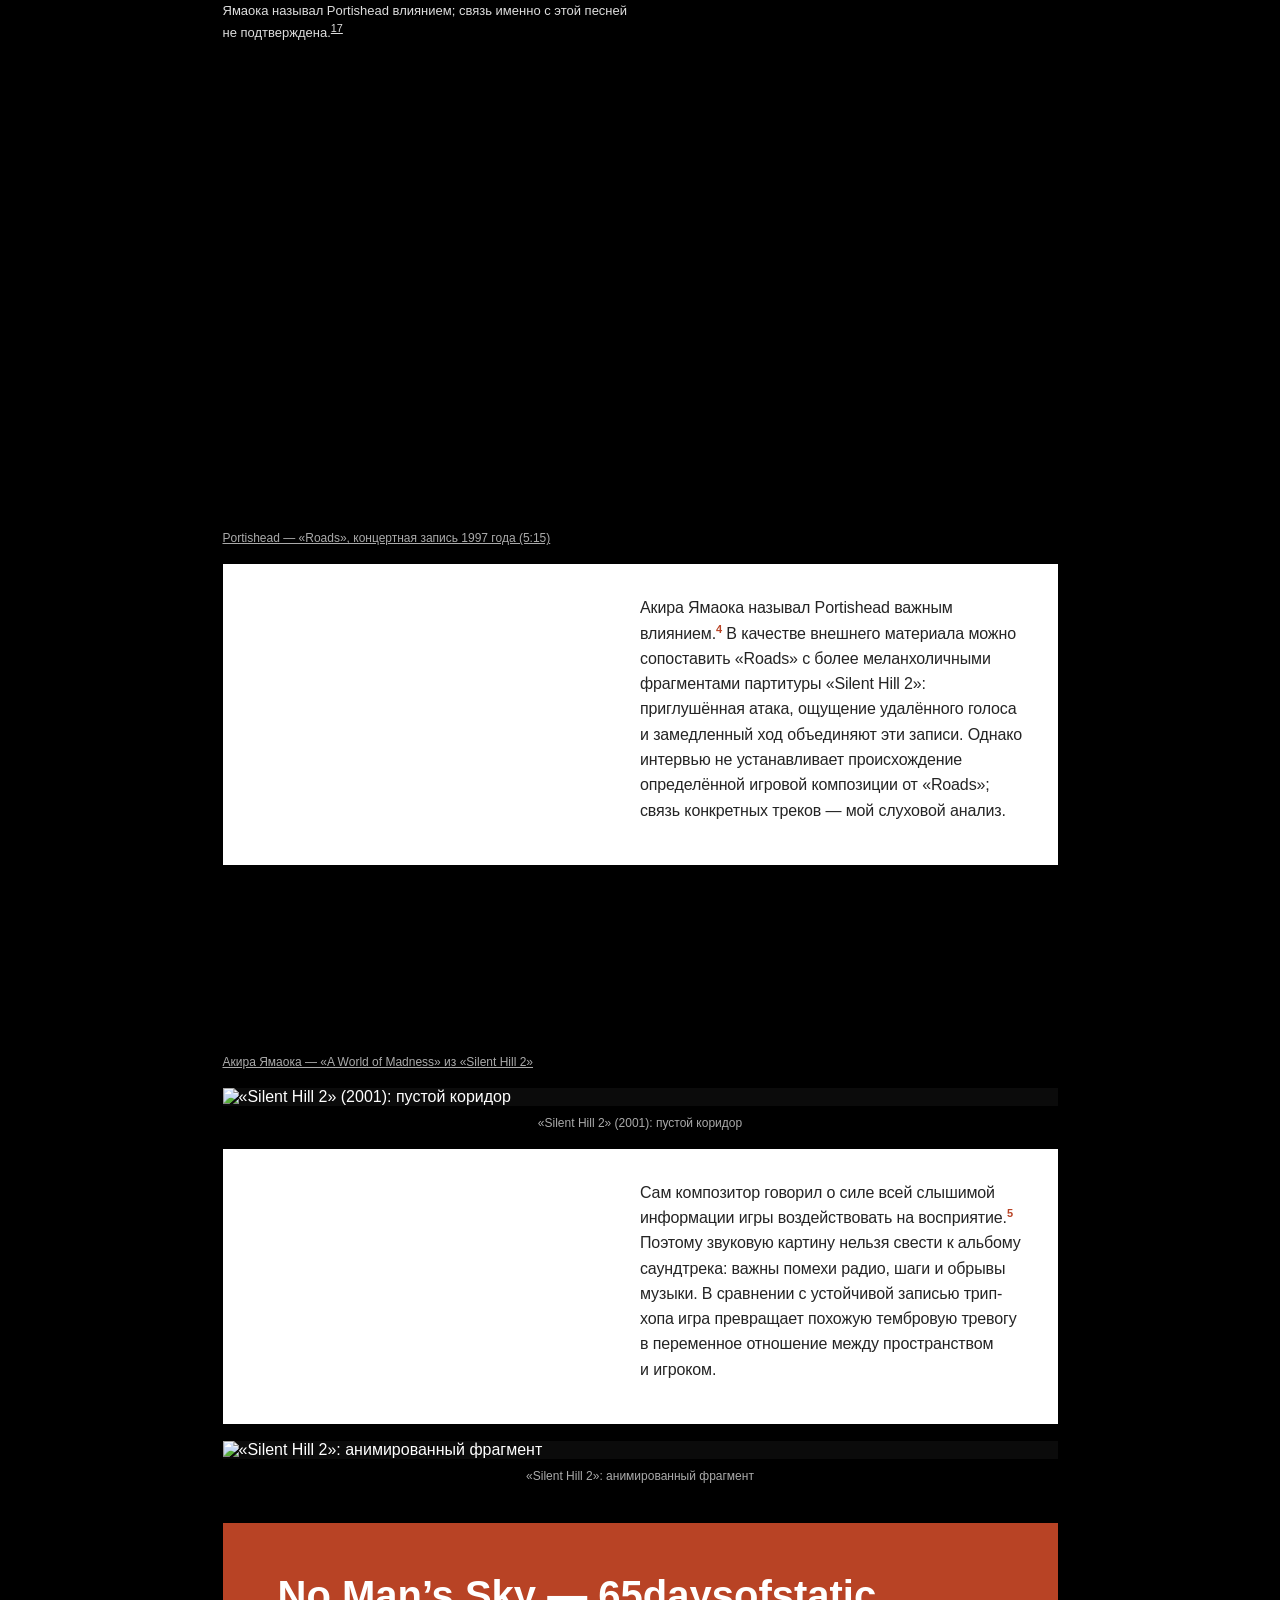
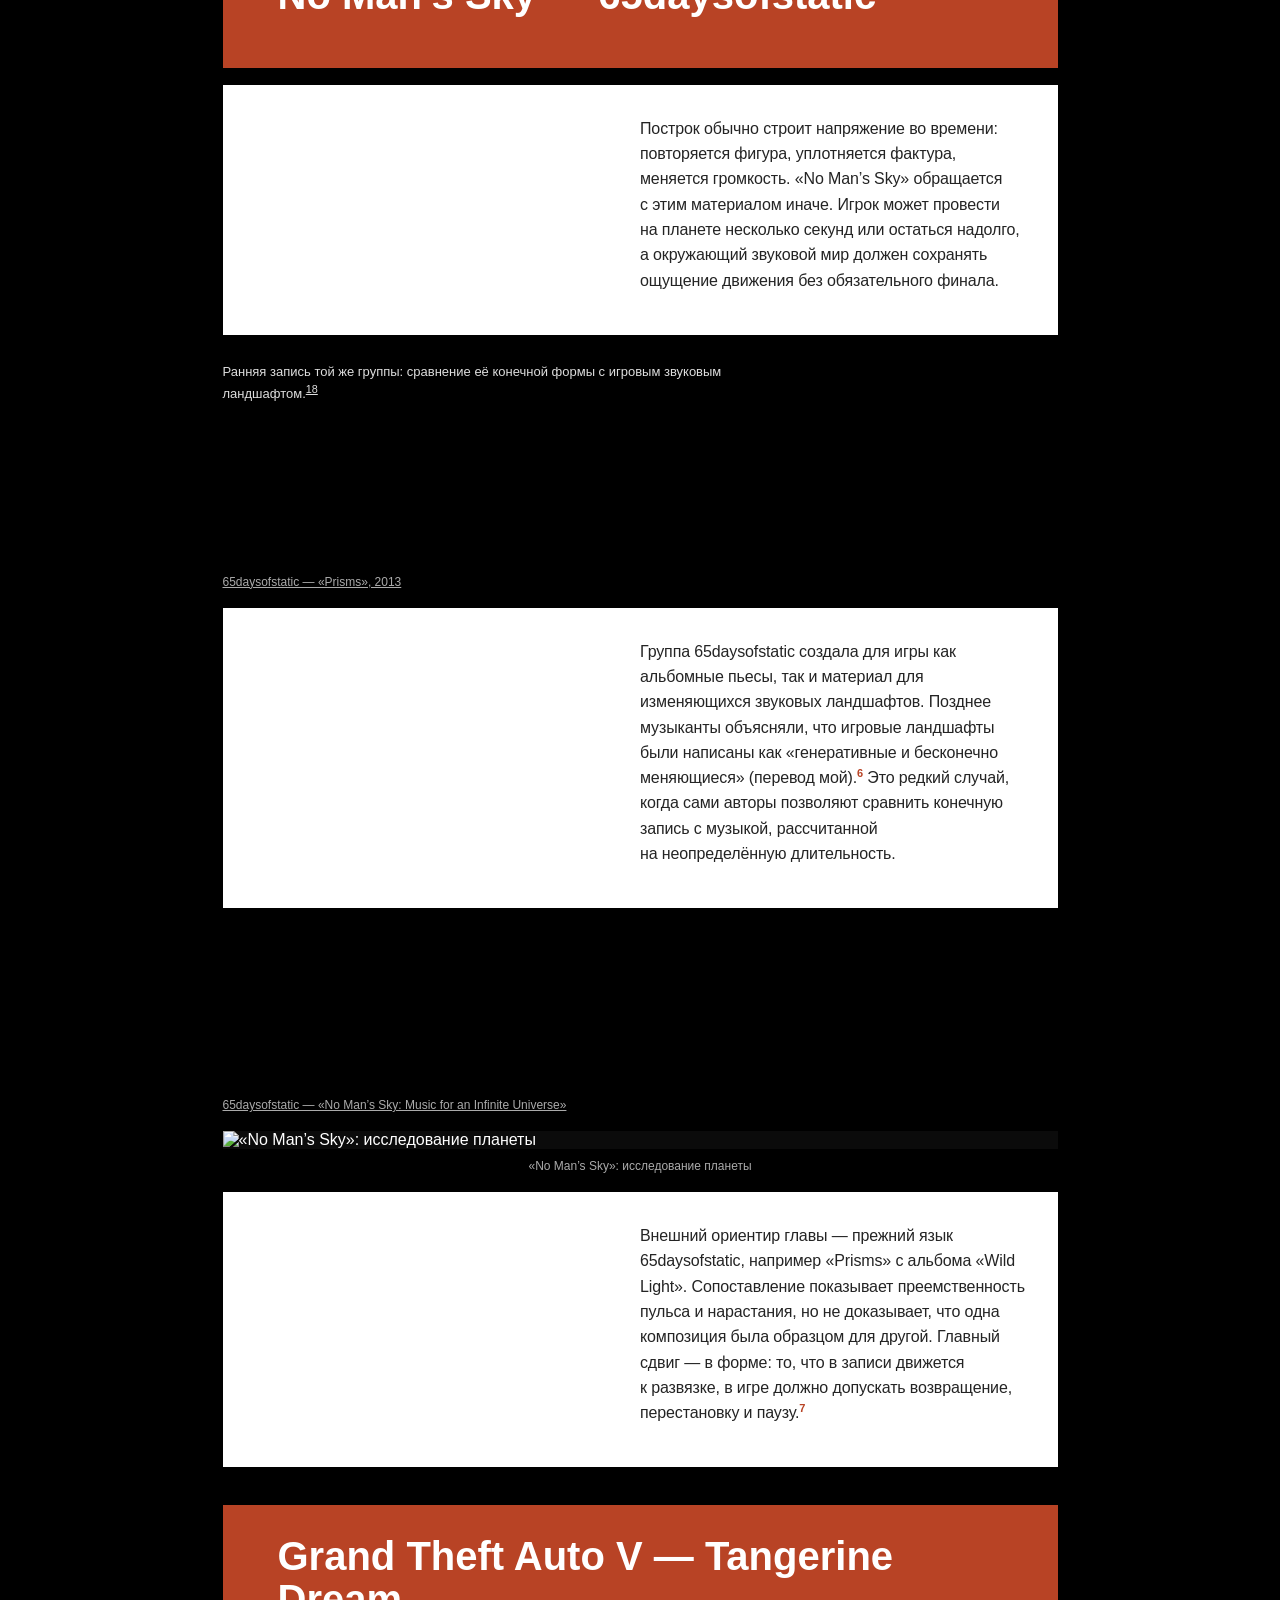
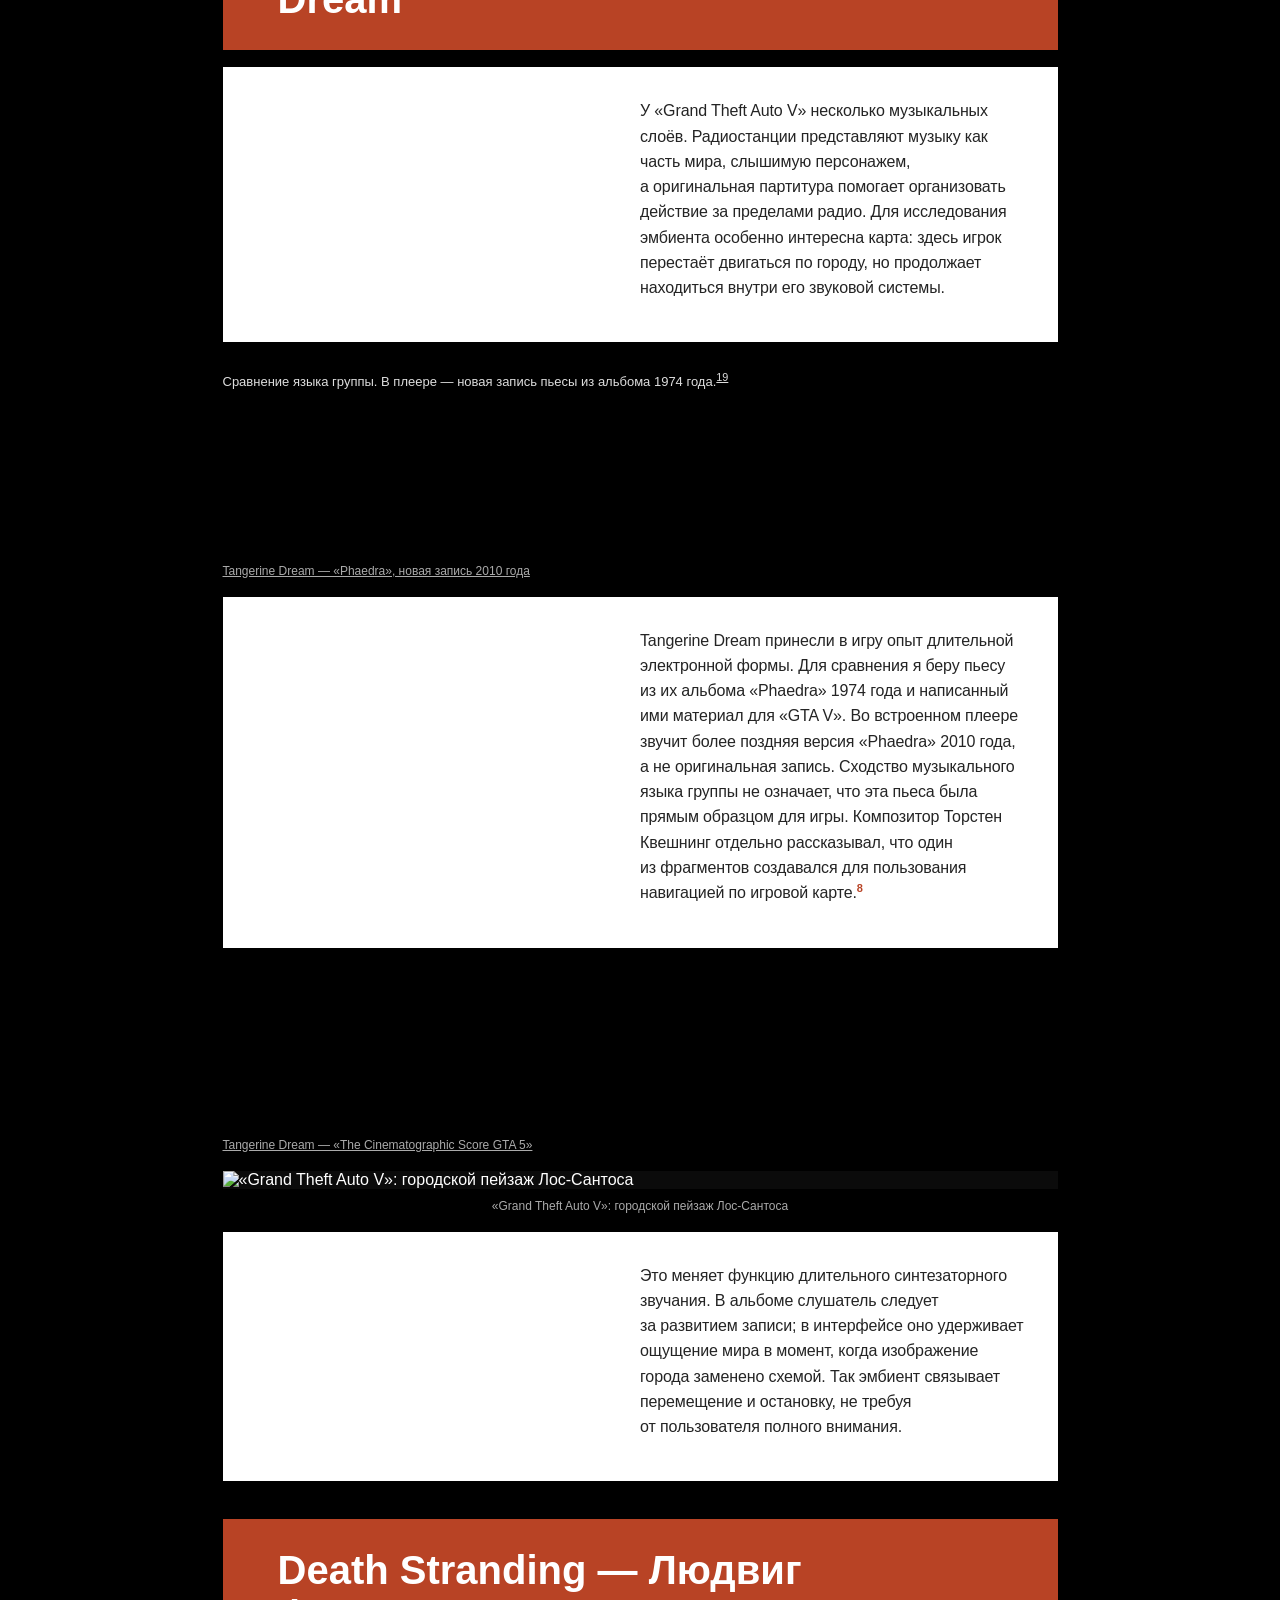
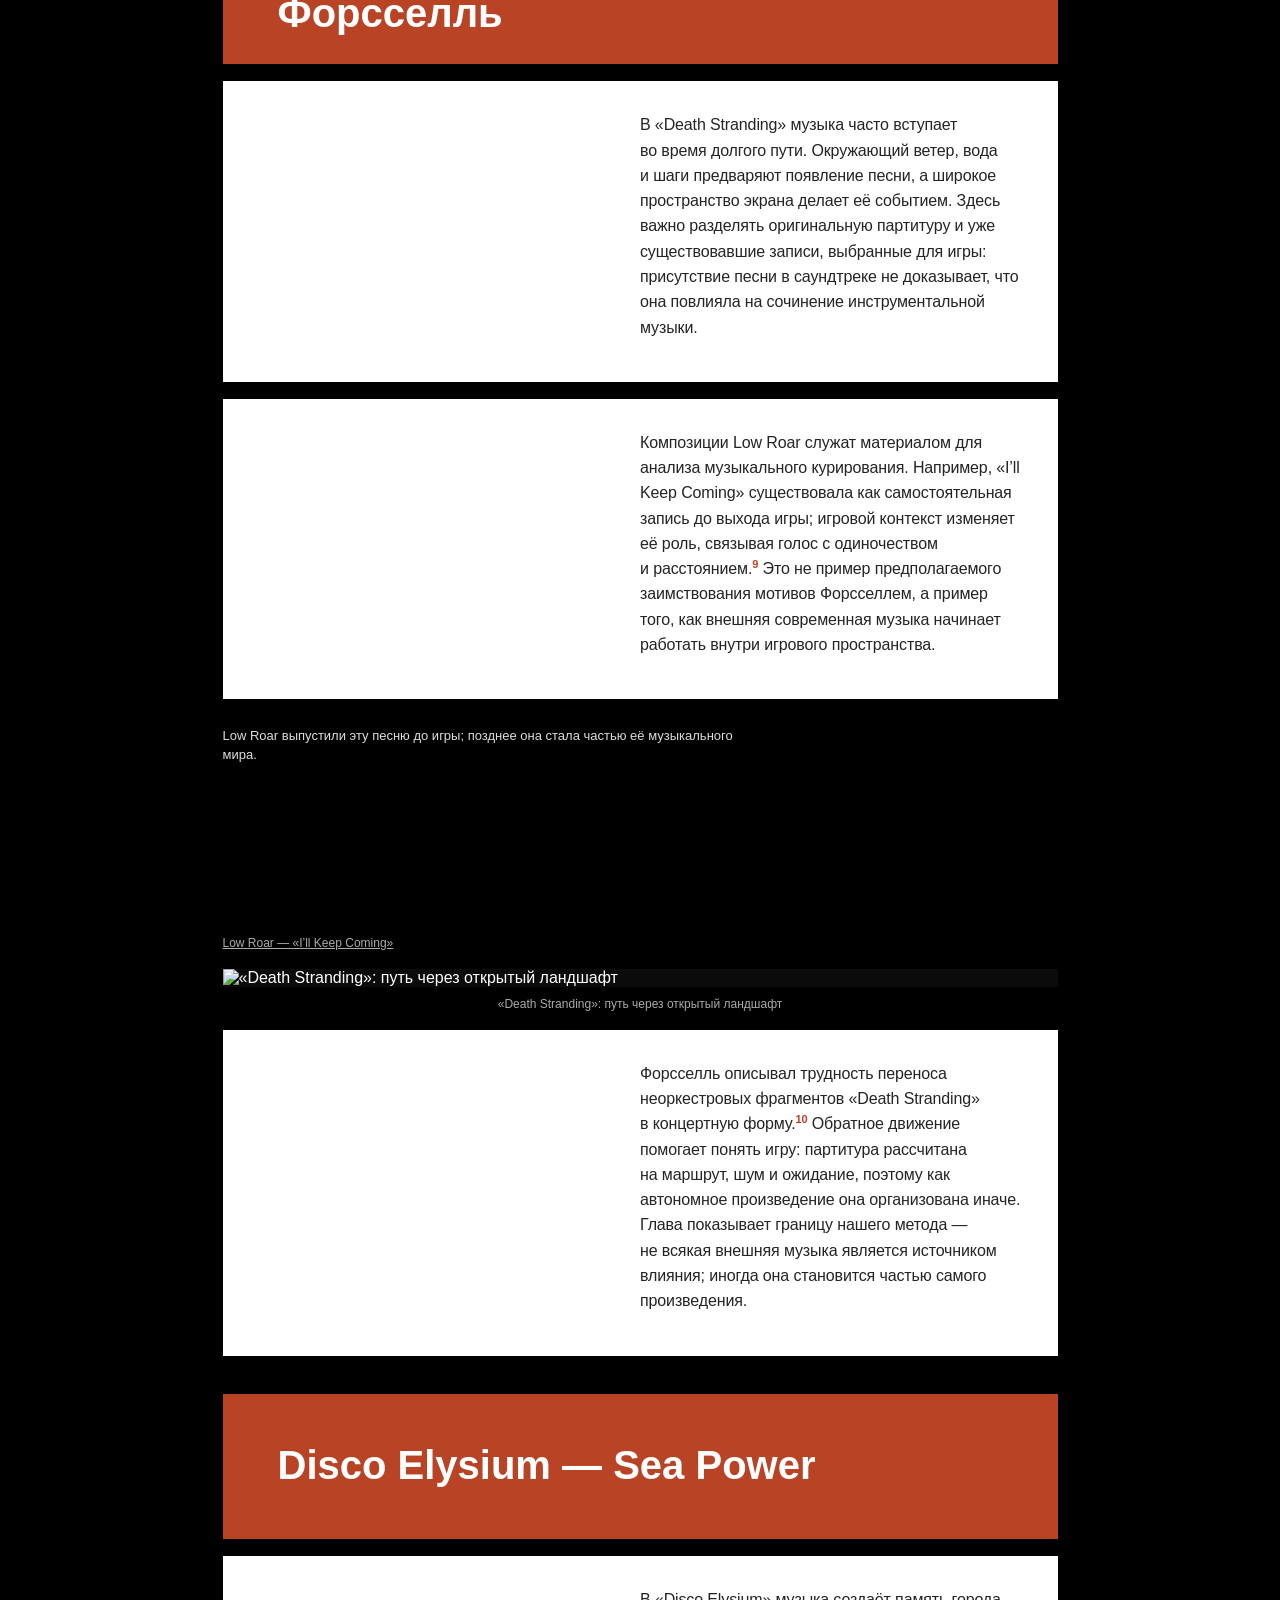
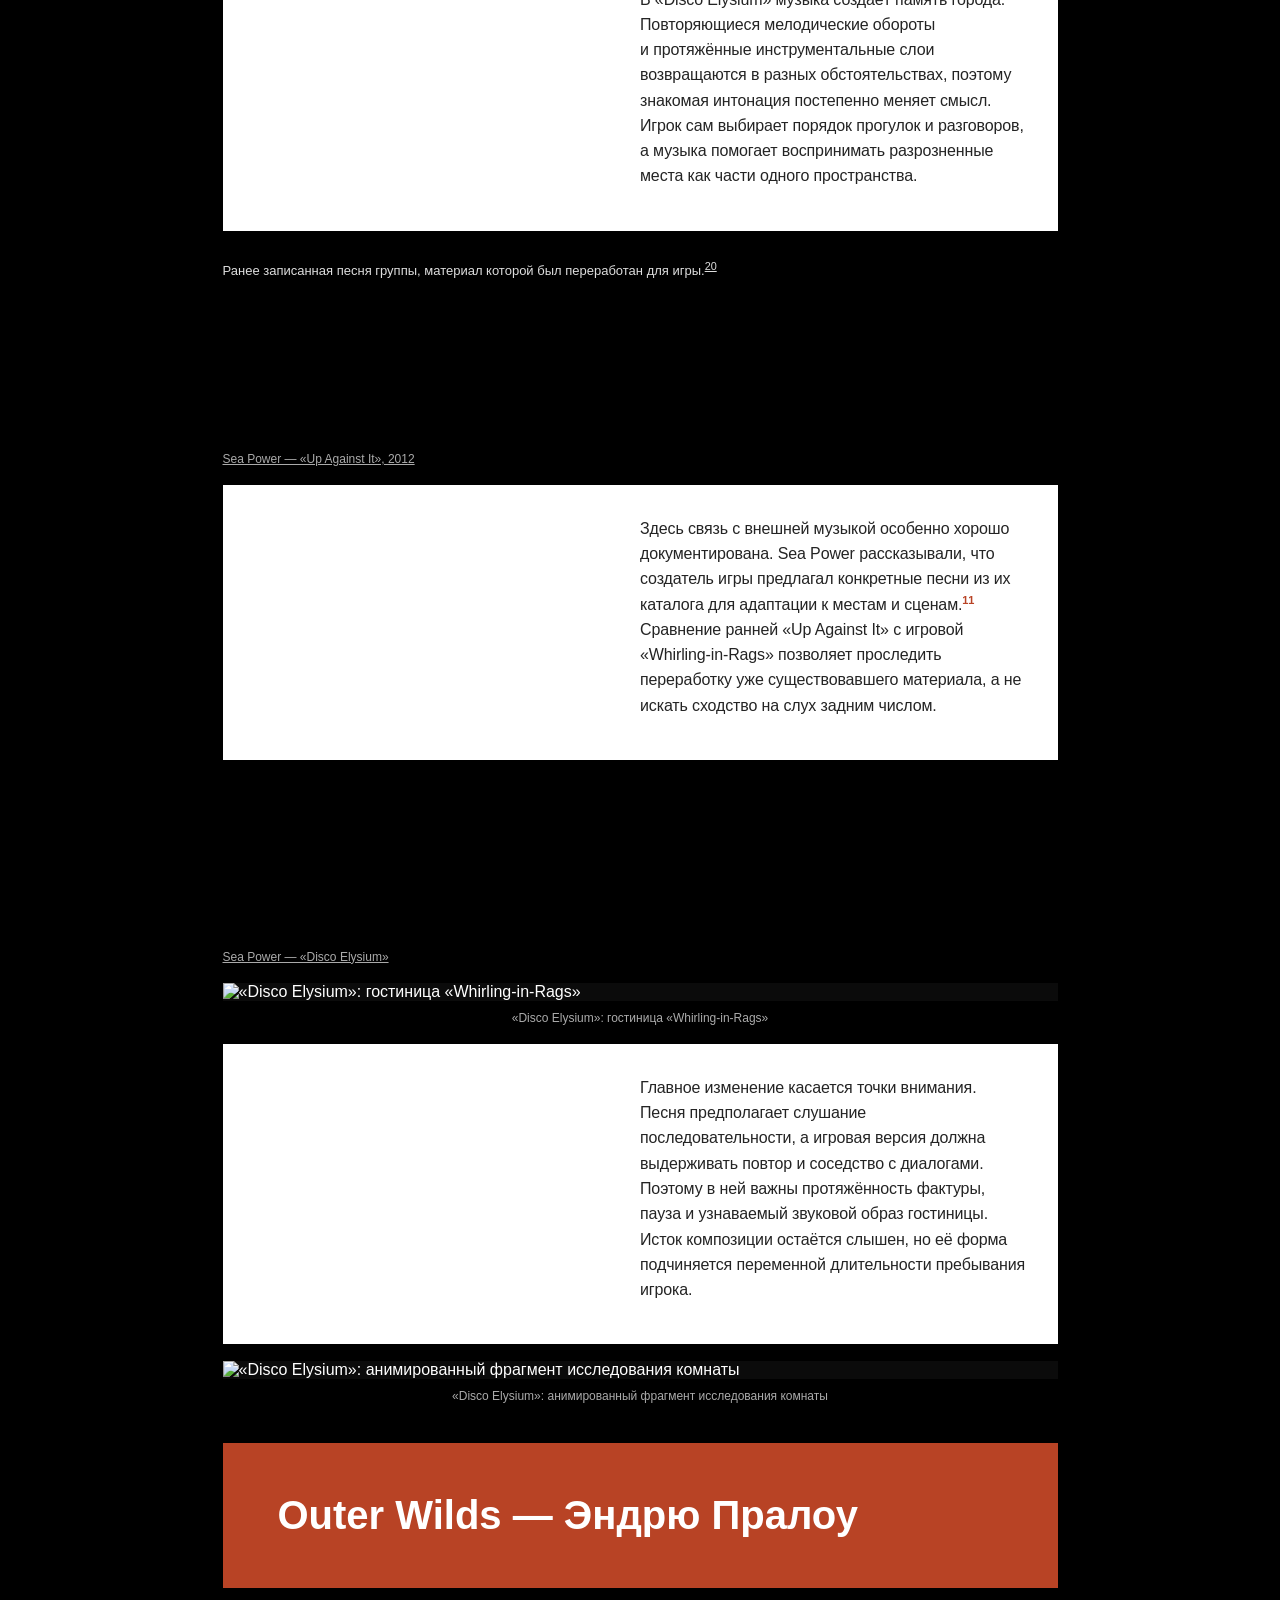
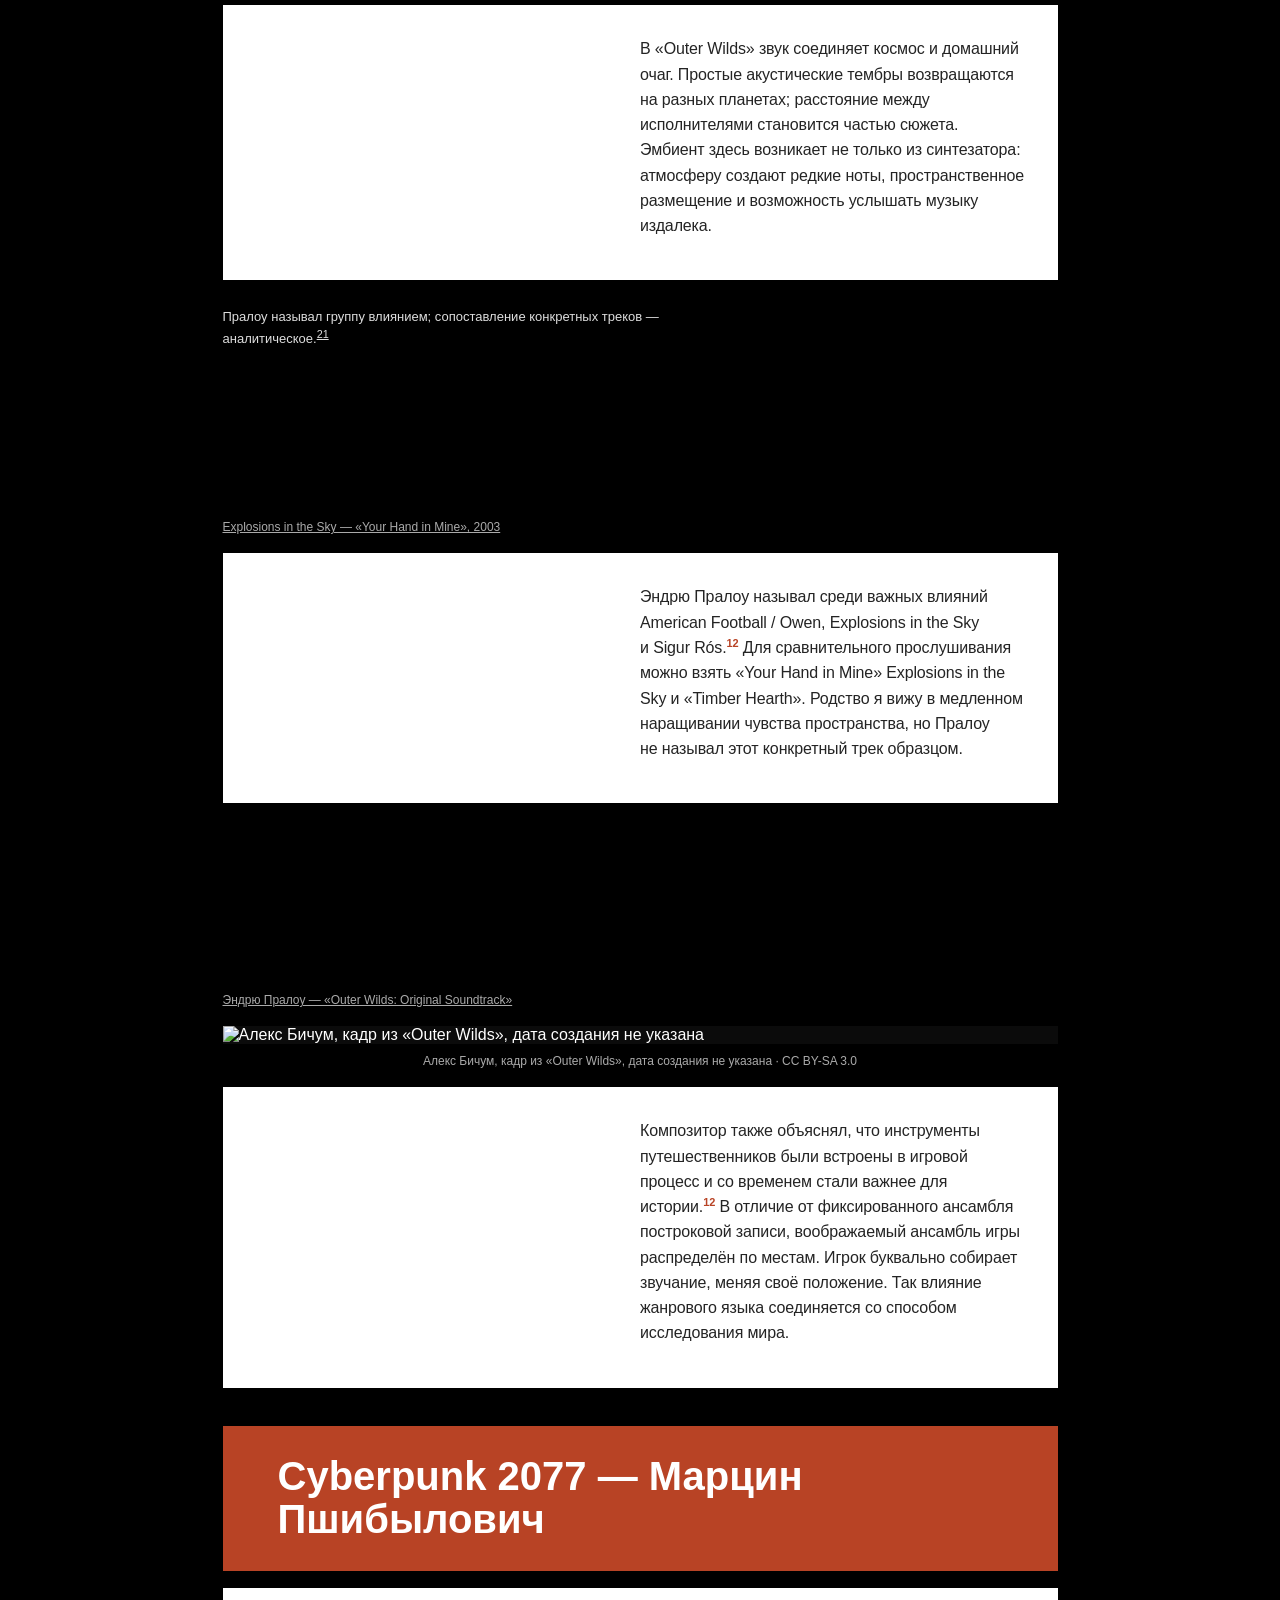
==== commit c9c0abfa: "Refresh cached research script after rubric update" ====
--- a/index.html
+++ b/index.html
@@ -26,7 +26,7 @@
     <div id="image-sources"></div>
     <footer class="footer"><a href="#bibliography">Источники</a><span>Экранов: <b id="screen-count">0</b></span></footer>
   </main>
-  <script src="ambient-research.js?v=2"></script>
+  <script src="ambient-research.js?v=3"></script>
 </body>
 </html>
 
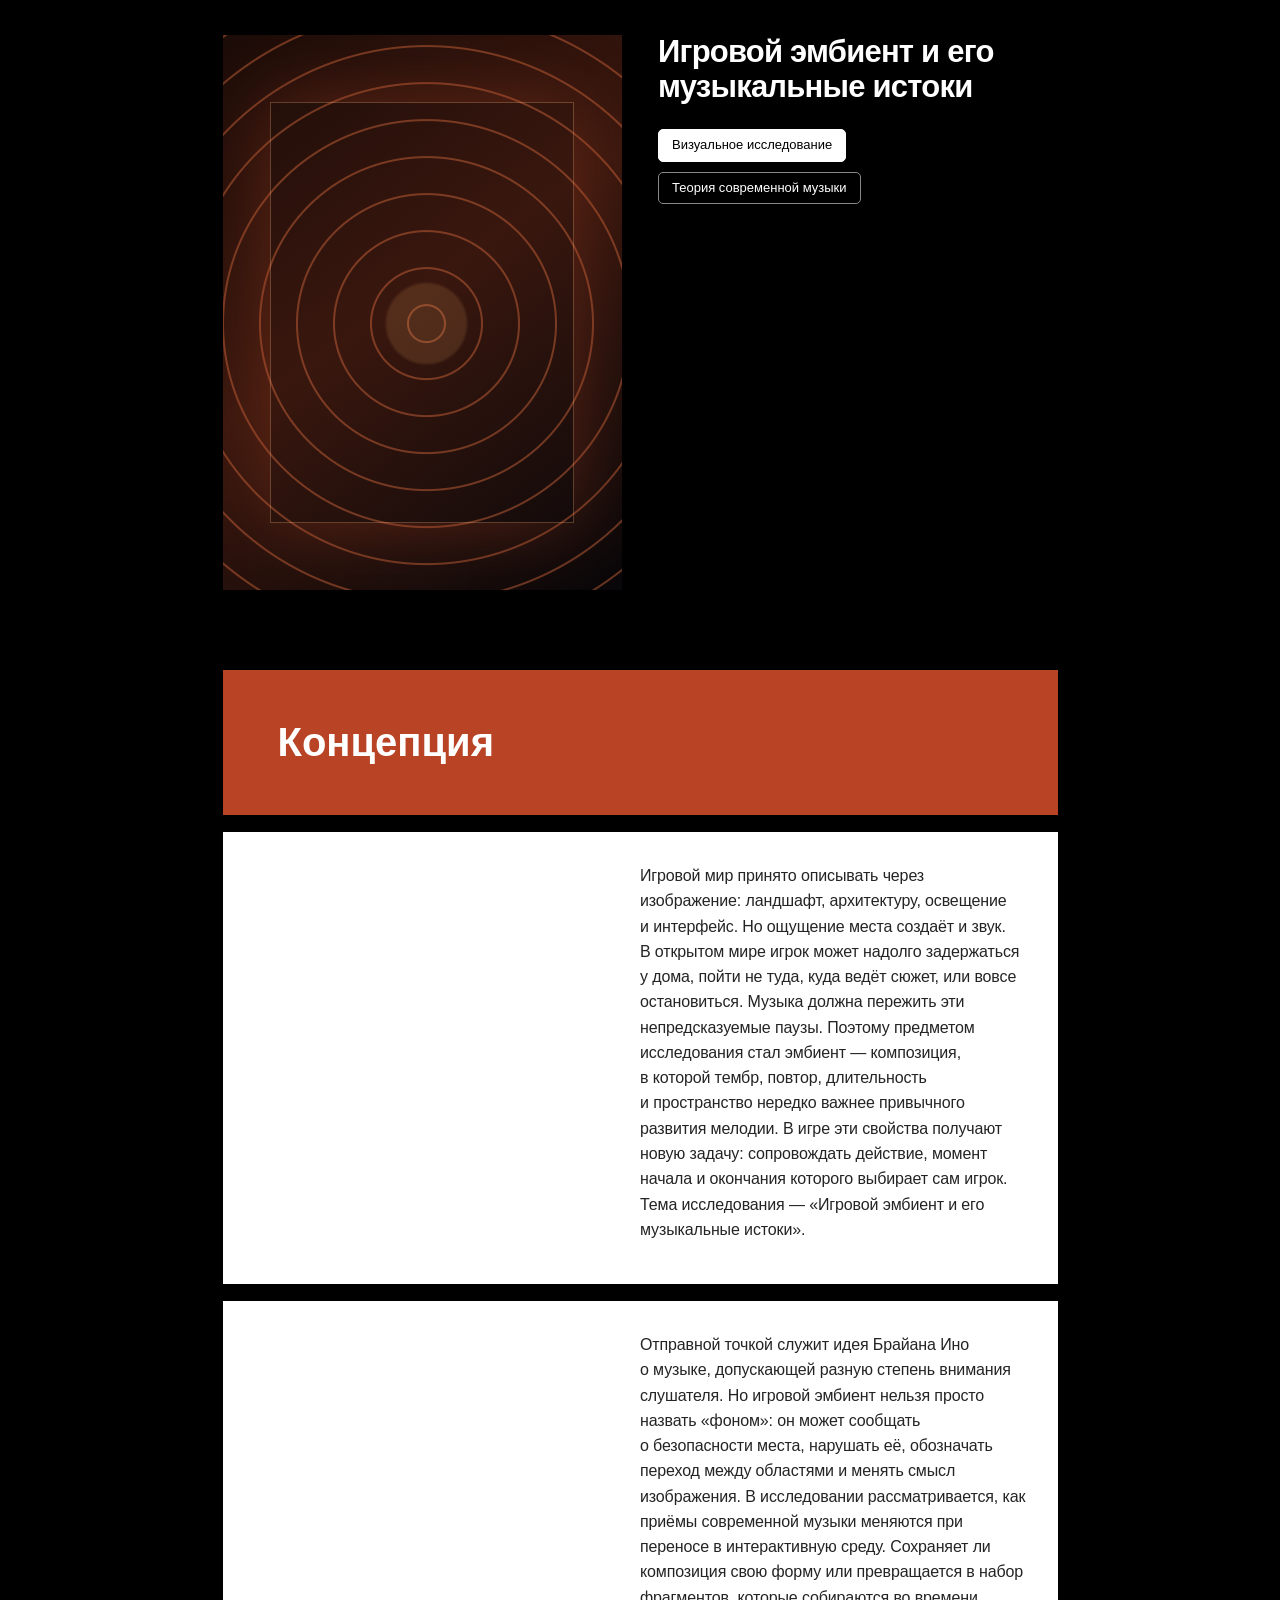
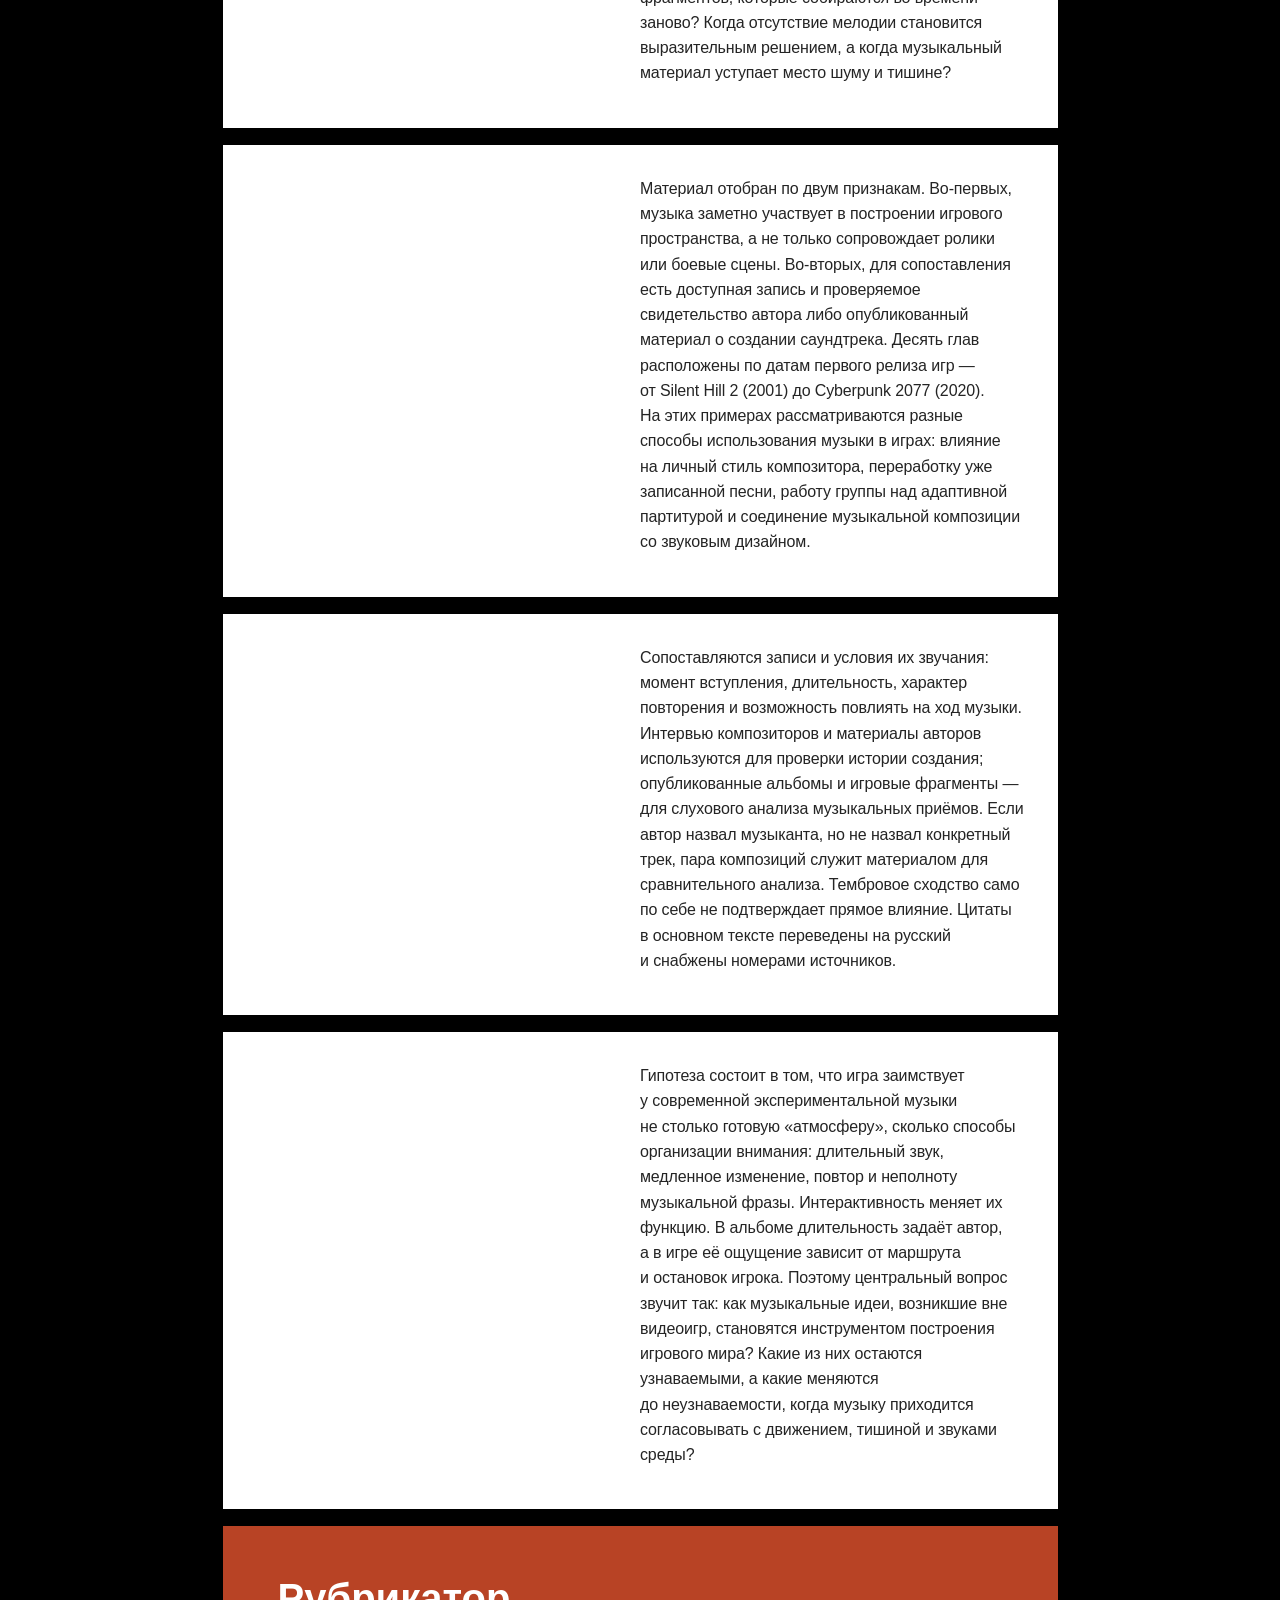
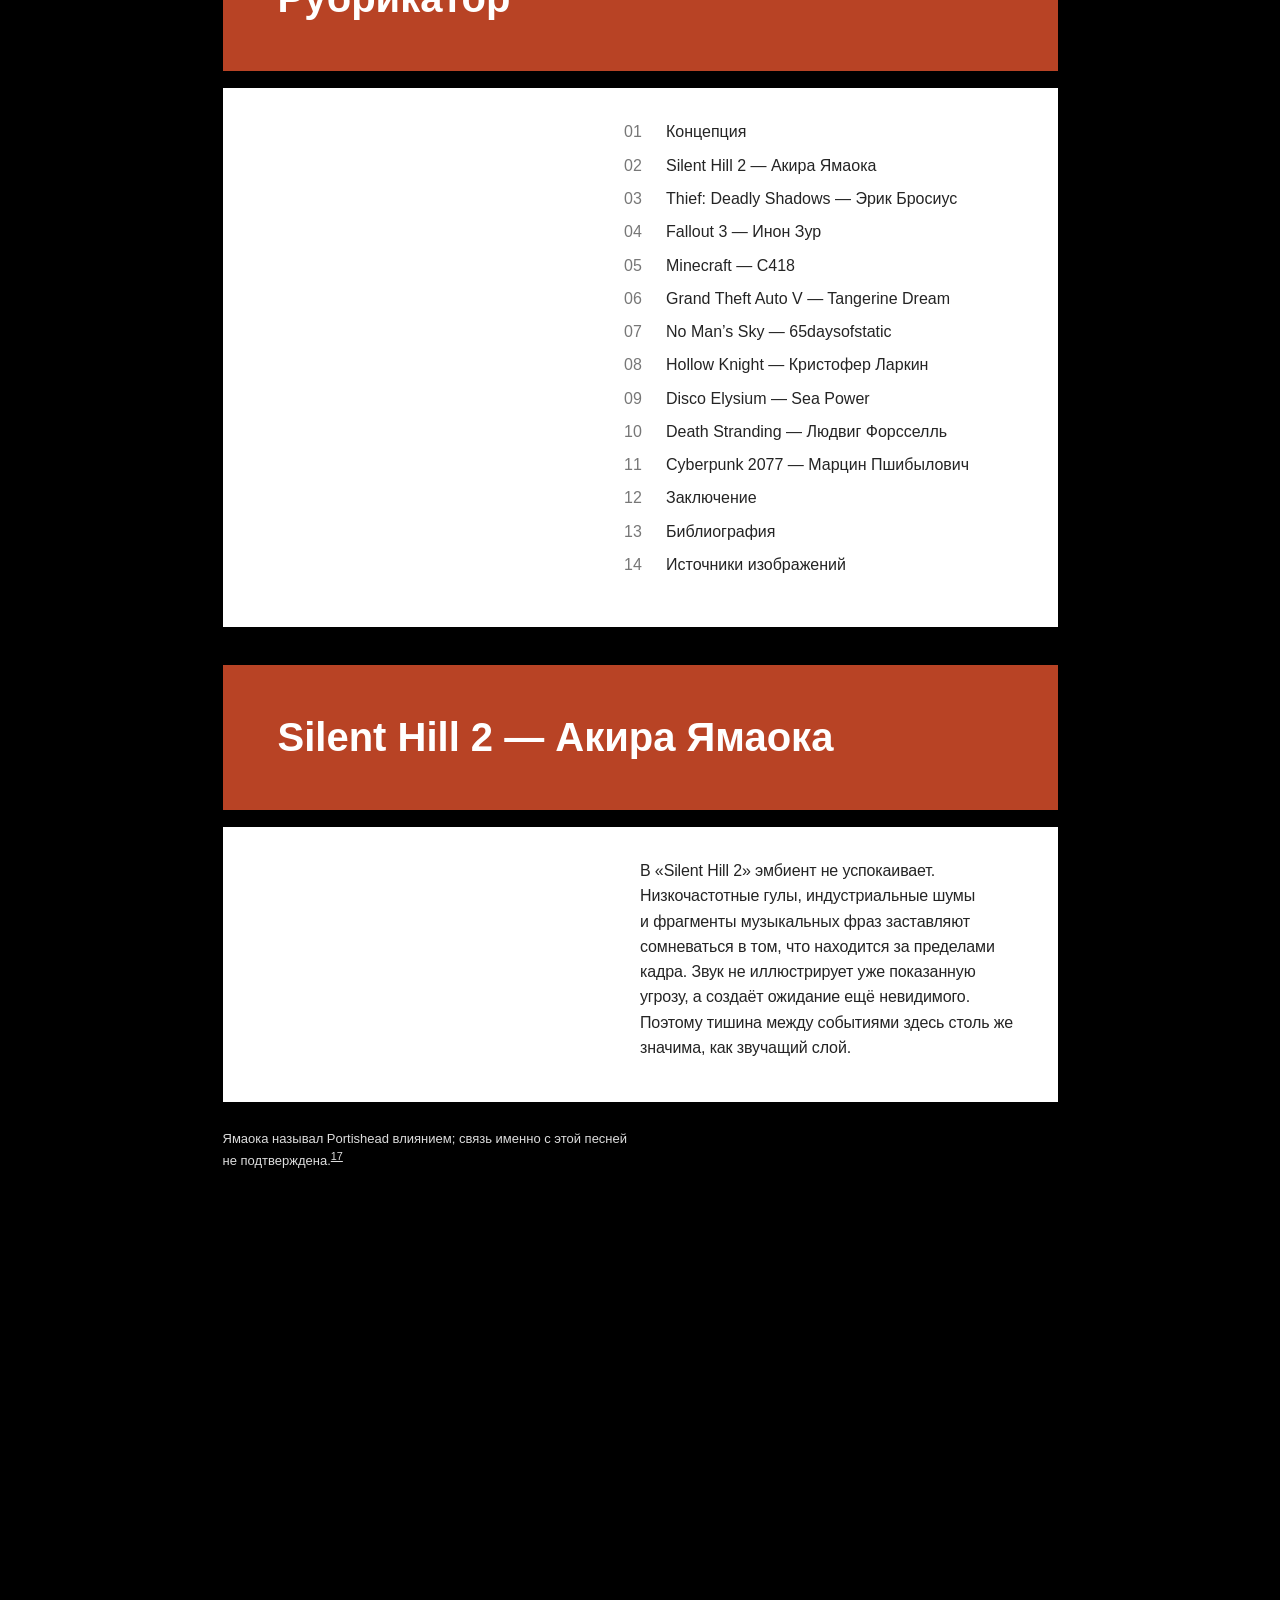
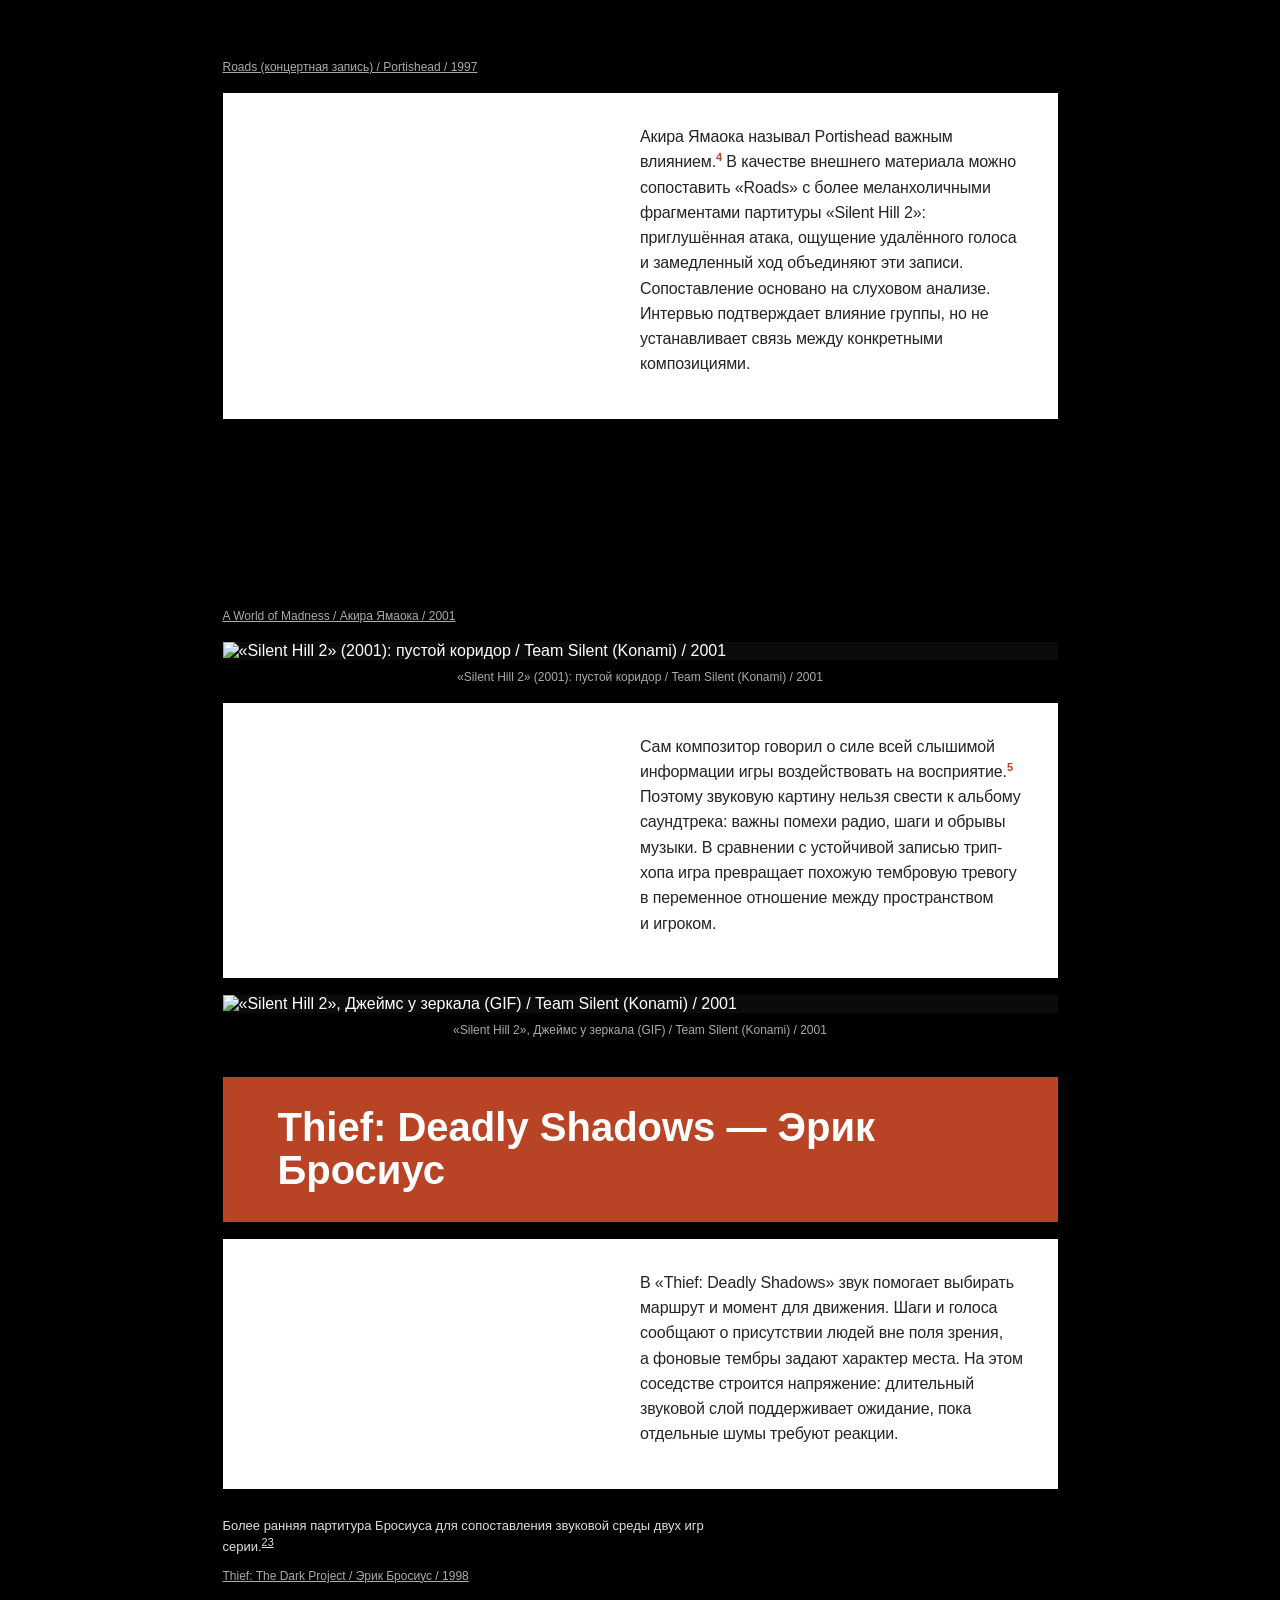
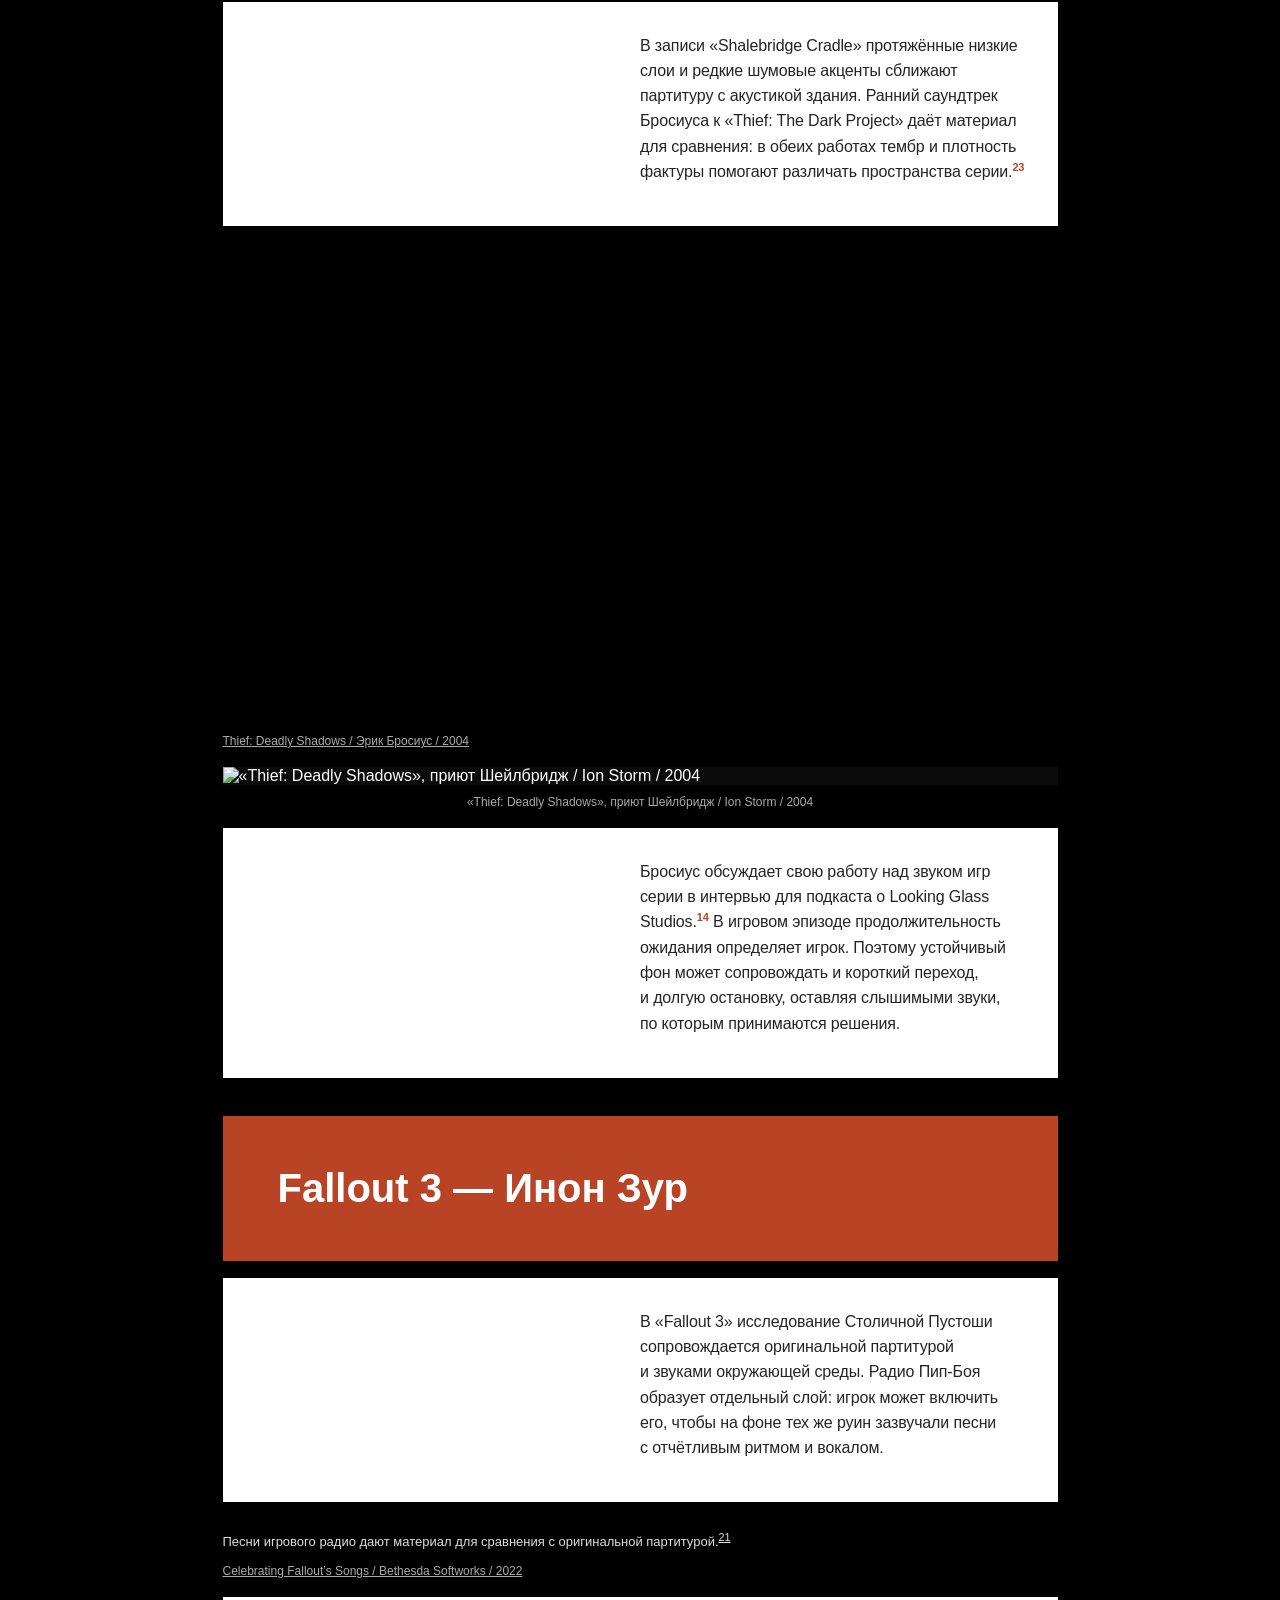
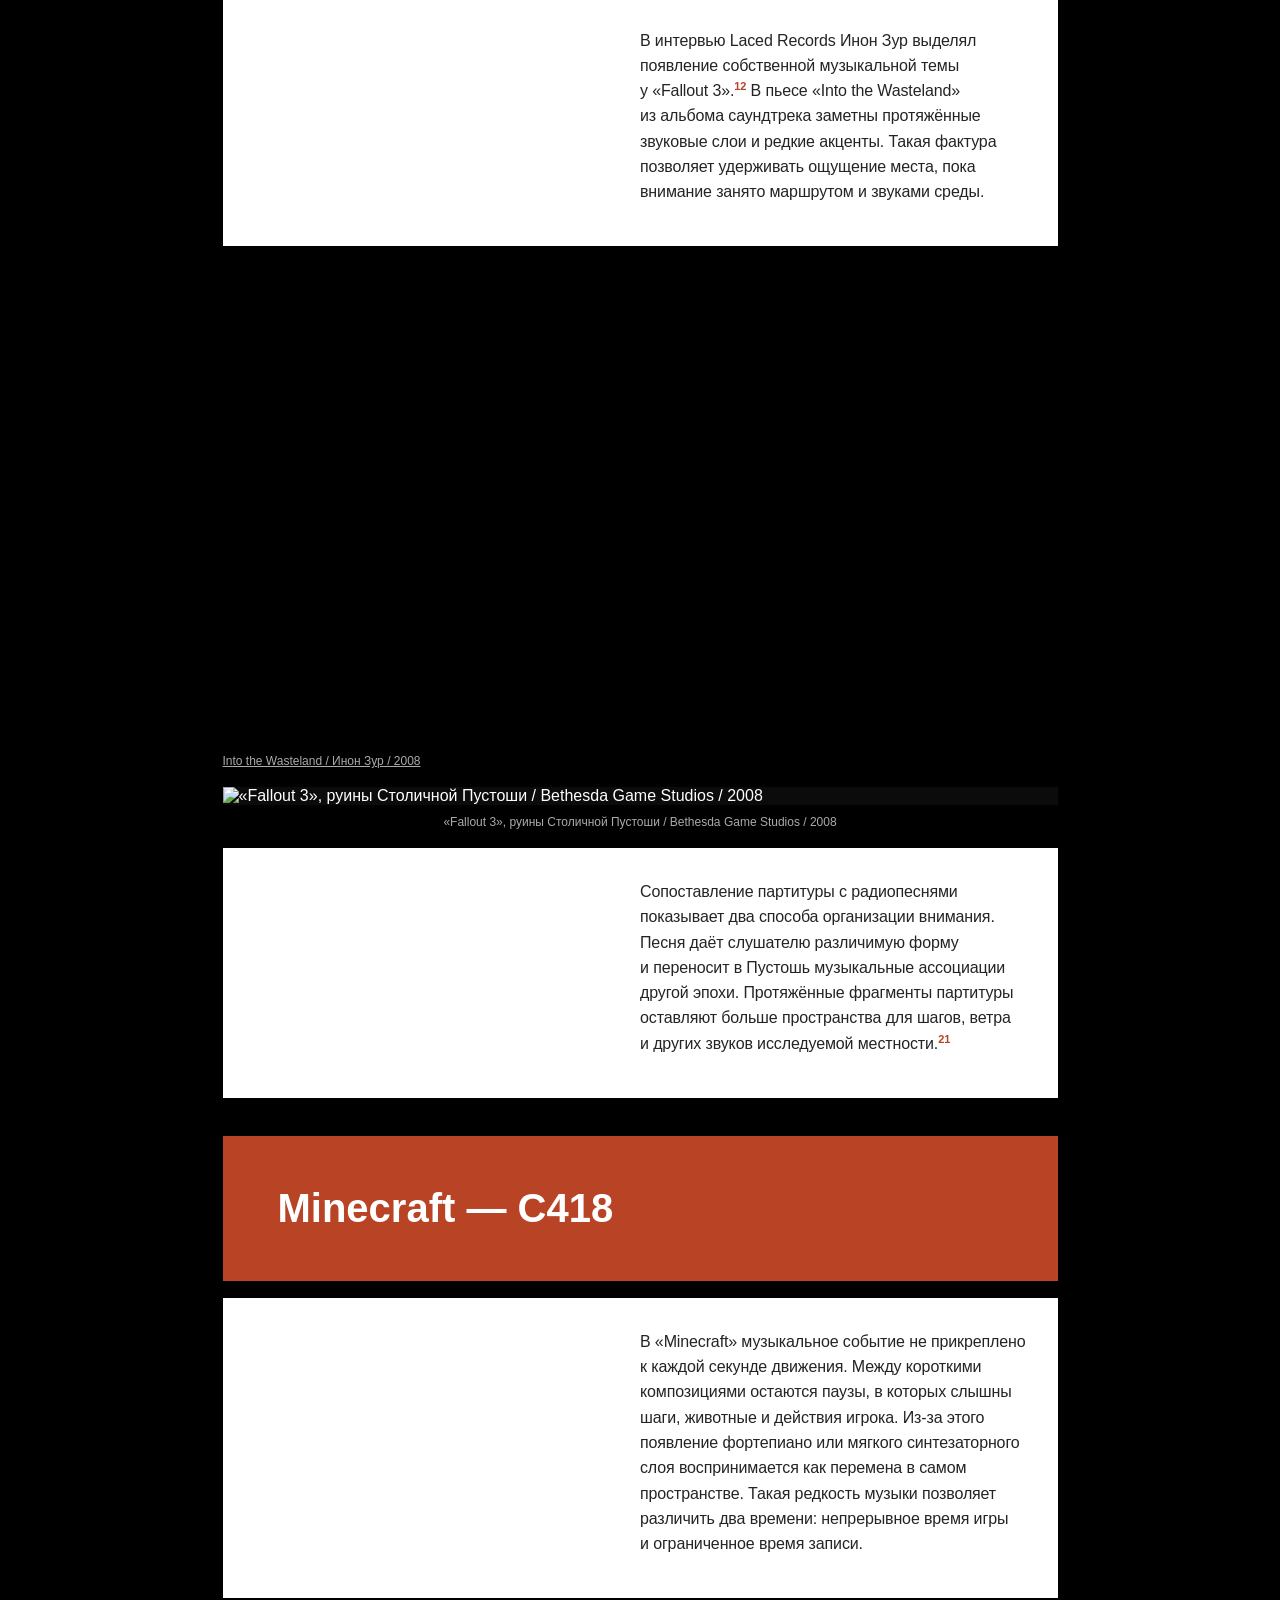
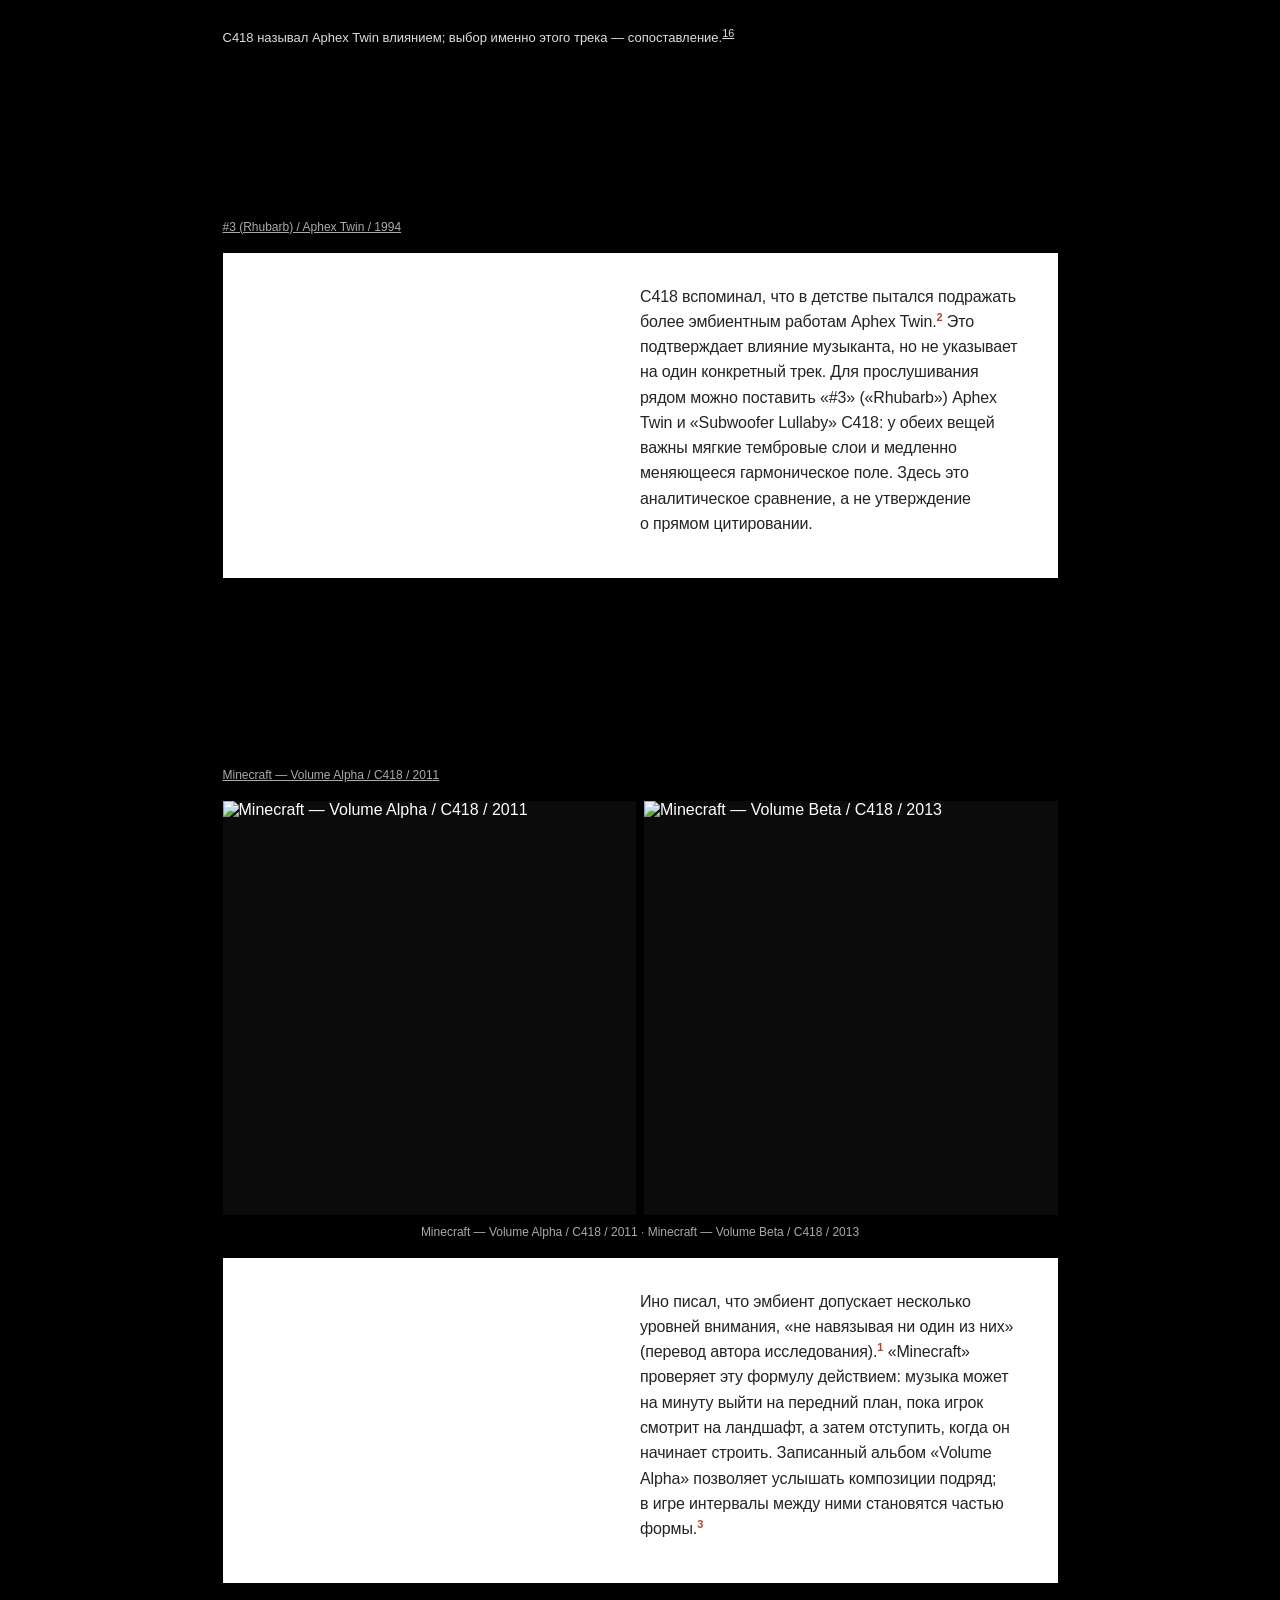
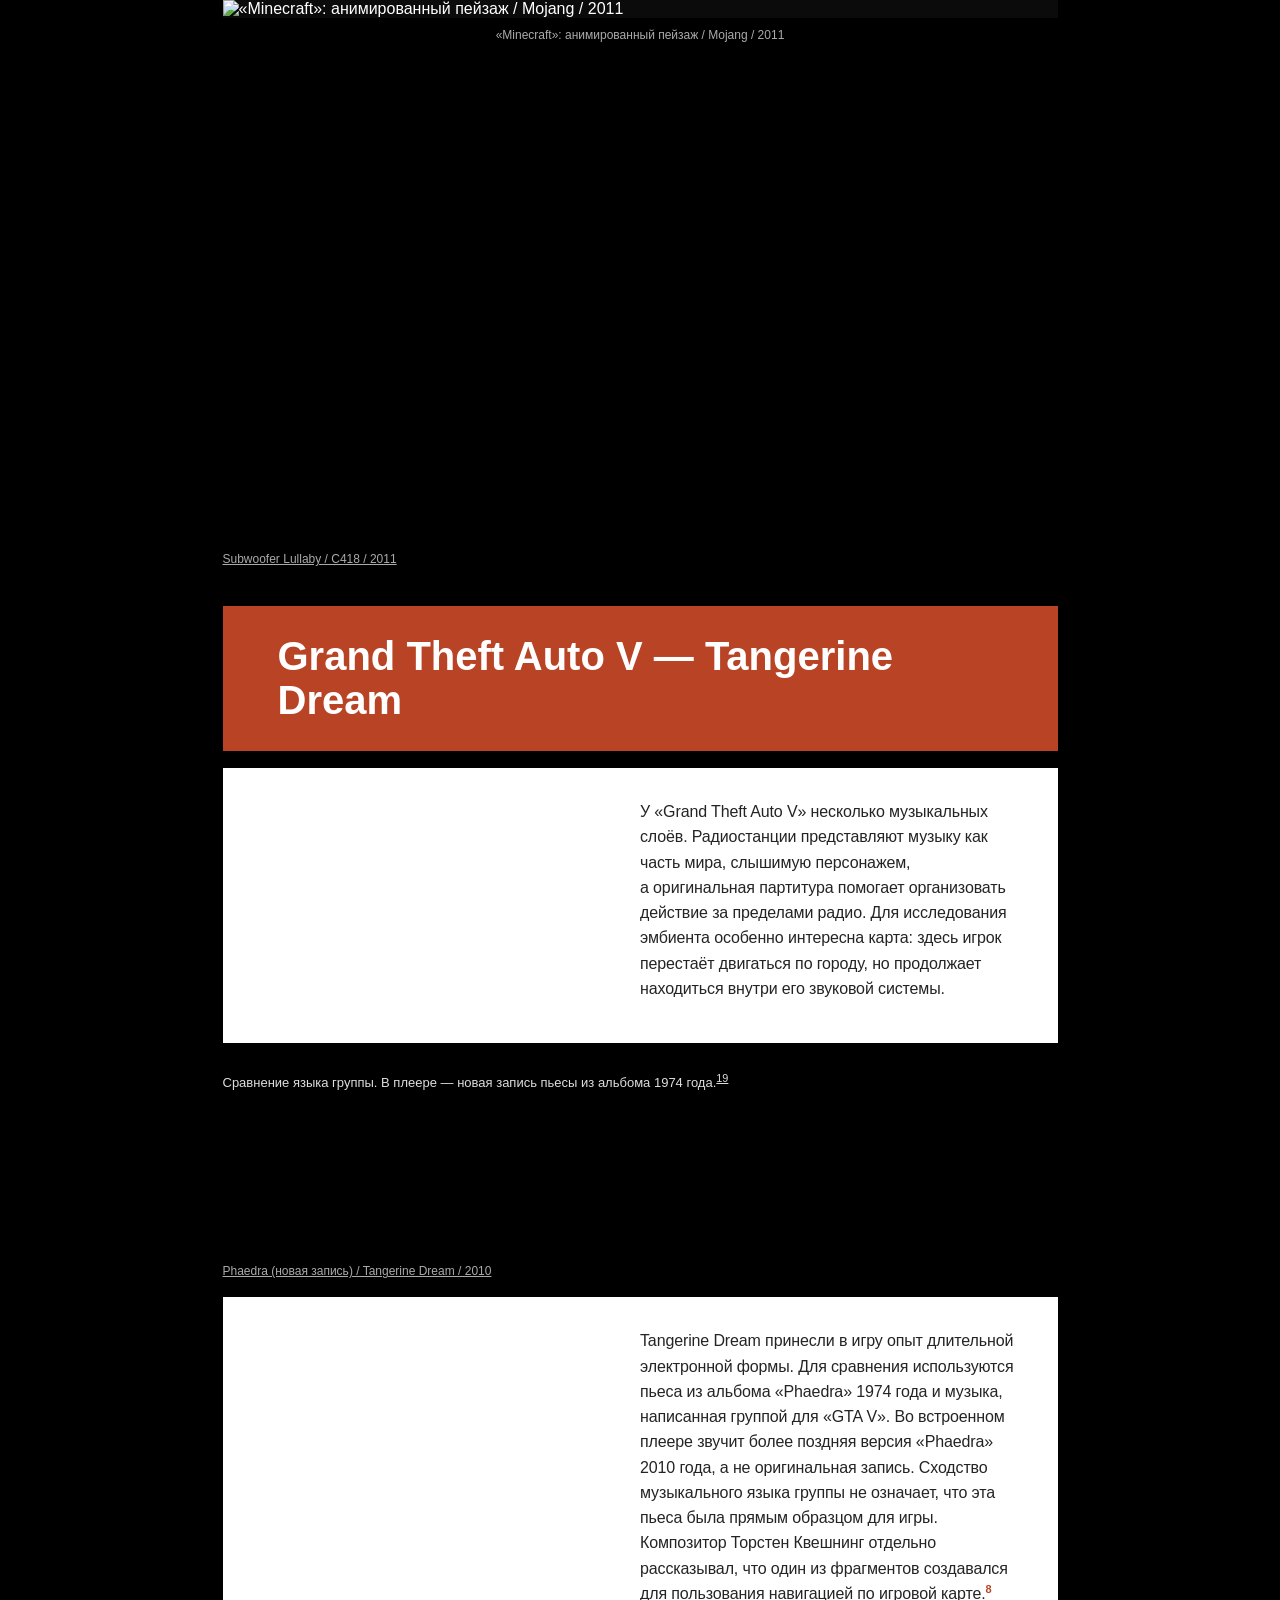
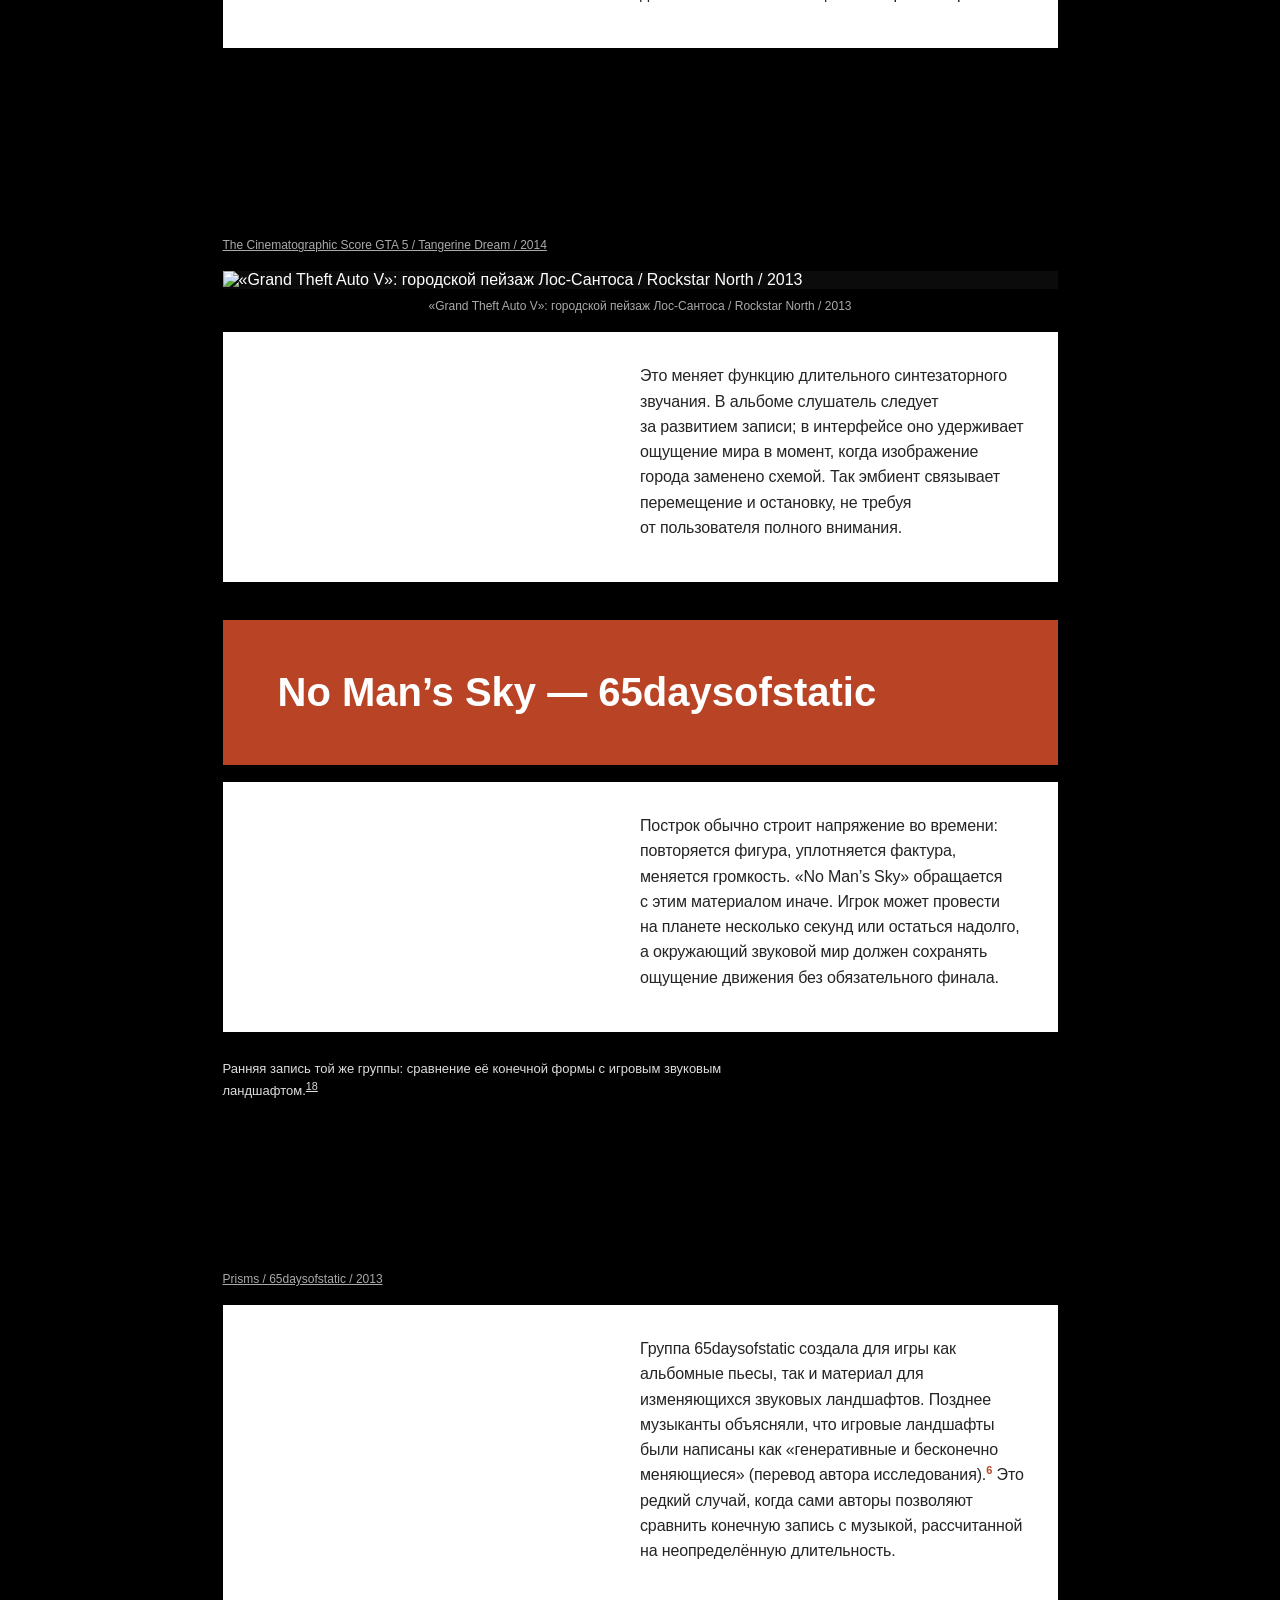
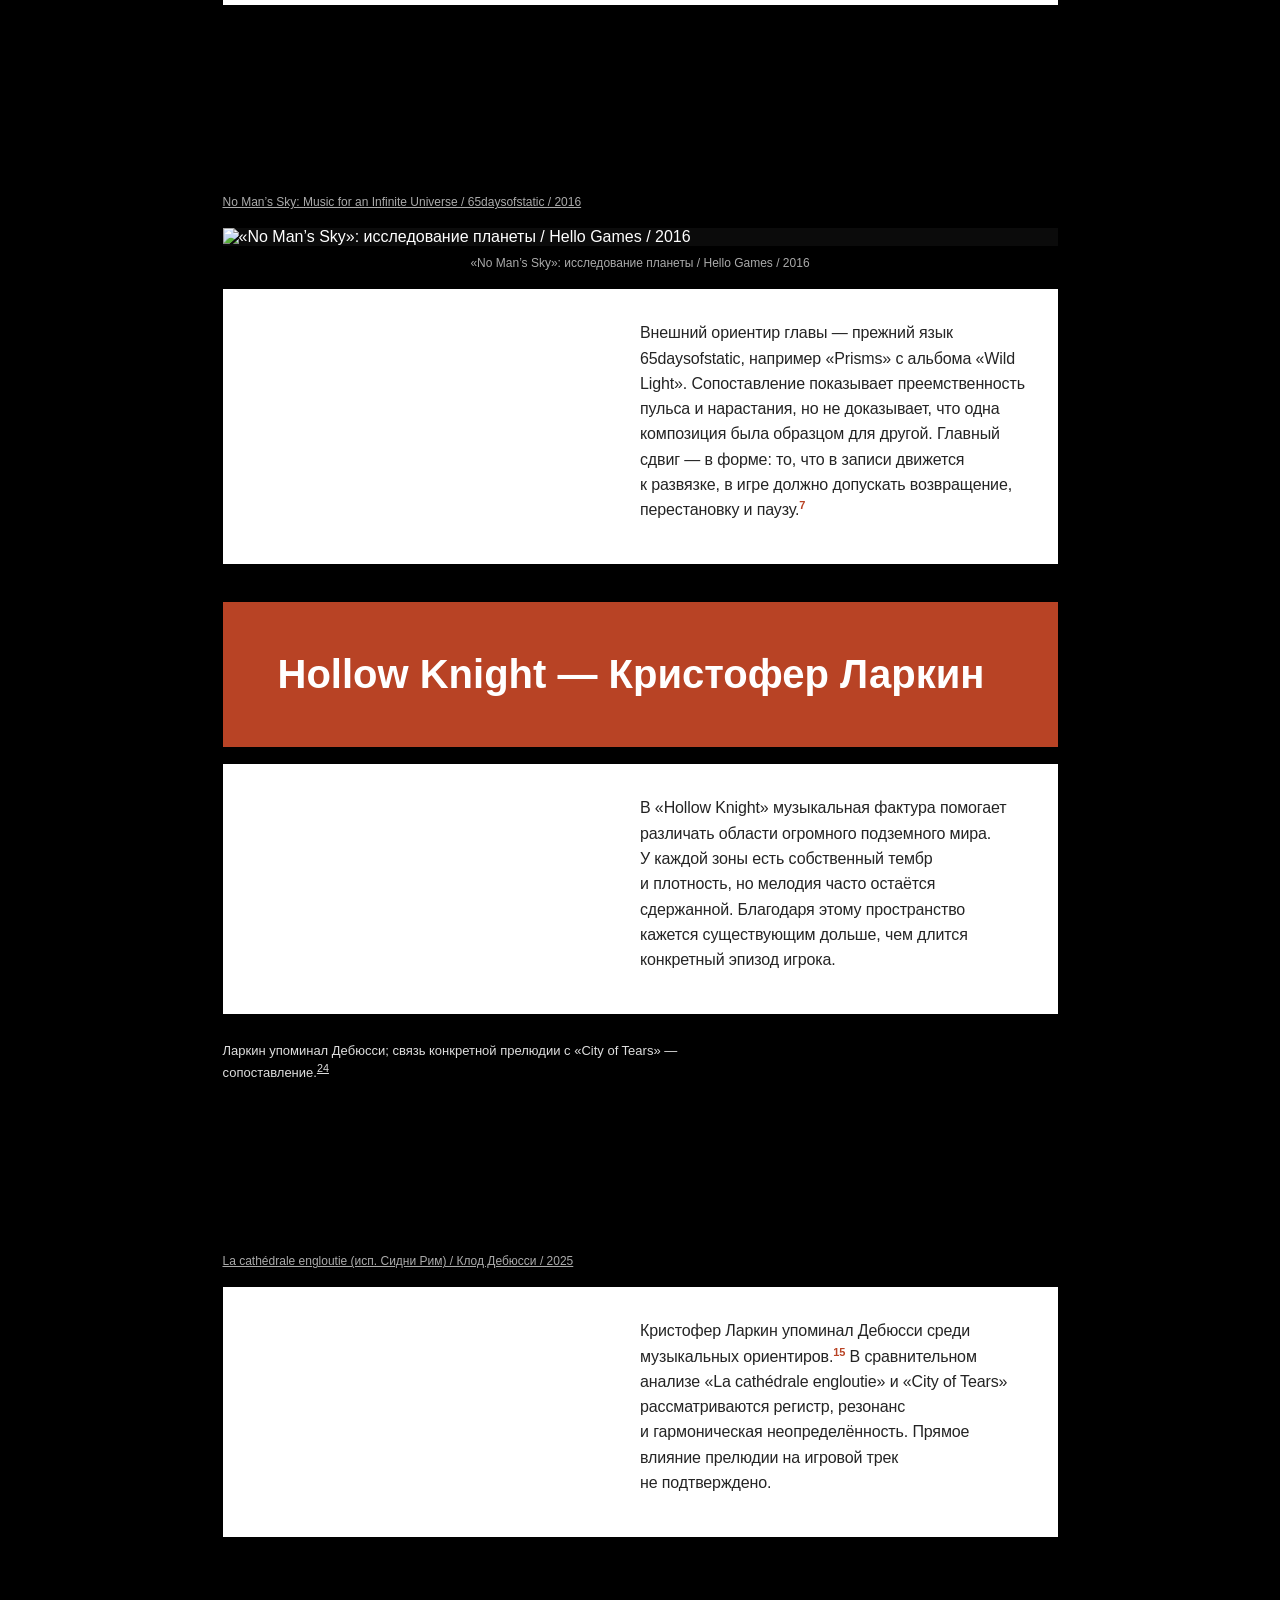
==== commit 60361743: "Update visual research and autosave feedback" ====
--- a/index.html
+++ b/index.html
@@ -9,7 +9,10 @@
     .screen{margin:0 0 17px}.large{background:#b84325;min-height:145px;padding:24px 55px;display:flex;align-items:center}.large h2{font-size:40px;line-height:1.08;margin:0;font-weight:700}.text-screen{background:#fff;color:#242424;min-height:220px;display:grid;grid-template-columns:1fr 1fr}.text-column{grid-column:2;padding:31px 32px 42px 0;font-size:16px;line-height:1.58;letter-spacing:-.008em}.text-column sup{font-size:11px;line-height:0}.text-column sup a{color:#b84325;text-decoration:none;font-weight:700}.text-column sup a:hover{text-decoration:underline}.rubric{background:#fff;color:#242424;min-height:220px;padding:31px 32px 42px 0;display:grid;grid-template-columns:1fr 1fr}.rubric ol{grid-column:2;margin:0;padding:0;list-style:none;font-size:16px;line-height:1.58}.rubric li{padding:0 0 8px 0;display:grid;grid-template-columns:34px 1fr;gap:8px}.rubric li span{color:#777}.chapter{margin-top:38px}.chapter-meta{font-size:12px;color:#aaa;margin:-6px 0 17px;text-align:right}.music-embed{width:min(100%,525px);margin:28px 0 17px}.music-embed iframe{display:block;width:100%;height:152px;border:0}.music-video{width:100%}.music-video iframe{height:auto;aspect-ratio:16/9}.music-embed figcaption,.game-image figcaption{color:#aaa;font-size:12px;line-height:1.5;margin-top:8px}.music-embed a{color:inherit}.game-image{margin:0 0 17px}.game-image img{display:block;width:100%;height:auto;max-height:550px;object-fit:contain;background:#0b0b0b}.game-image figcaption{text-align:center}.sources-panel{background:#fff;color:#222;padding:45px 34px 55px;min-height:220px;font-size:14px;line-height:1.5}.sources-panel ol{margin:0 0 0 auto;padding-left:1.5em;width:58%}.sources-panel li{padding:0 0 14px 7px;overflow-wrap:anywhere}.sources-panel a{color:#222}.footer{display:flex;justify-content:space-between;align-items:center;border-top:1px solid #333;margin-top:28px;padding:20px 0;color:#aaa;font-size:13px}.footer a{color:inherit}.soundcloud-test{margin:28px 0 17px}.soundcloud-test iframe{display:block;width:100%;height:220px;border:0}.soundcloud-test figcaption{font-size:12px;color:#aaa;margin-top:8px}.soundcloud-test a{color:inherit}
     .music-context{color:#ddd;font-size:13px;line-height:1.45;margin:0 0 9px;max-width:525px}
     @media(max-width:700px){.page{width:calc(100% - 24px)}.cover{grid-template-columns:1fr;gap:10px;padding-bottom:45px}.cover-art{max-height:70vh}.cover h1{margin:25px 0}.tag{font-size:12px}.large{padding:24px 30px}.large h2{font-size:34px}.rubric,.text-screen{grid-template-columns:1fr}.rubric{padding:25px}.rubric ol,.text-column{grid-column:1}.text-column{padding:25px;font-size:15px}.sources-panel ol{width:100%}.sources-panel{padding:28px}}
-  </style>
+      .text-editor-tools{position:fixed;top:12px;left:12px;z-index:10;display:flex;align-items:flex-start;flex-direction:column;gap:4px;max-width:calc(100vw - 24px)}
+    #save-status:not(:empty){display:block;background:#252525;color:#fff;border-radius:4px;padding:4px 8px;font:12px/1.35 Arial,sans-serif}#save-status[data-saved="true"]{color:#e4ffea;background:#225c39;border:1px solid #43865a}
+    [contenteditable]:focus{outline:2px solid #cf714f;outline-offset:3px}
+  .cover-collage{display:grid;grid-template-columns:repeat(2,minmax(0,1fr));gap:8px}.cover-collage img{aspect-ratio:1;object-fit:contain}</style>
 </head>
 <body>
   <main class="page">
@@ -26,8 +29,13 @@
     <div id="image-sources"></div>
     <footer class="footer"><a href="#bibliography">Источники</a><span>Экранов: <b id="screen-count">0</b></span></footer>
   </main>
-  <script src="ambient-research.js?v=3"></script>
+  <script src="ambient-research.js?v=4"></script>
+  <div class="text-editor-tools">
+    <span id="save-status" role="status"></span>
+  </div>
+  <script src="text-editor.js?v=5"></script>
 </body>
 </html>
 
 
+
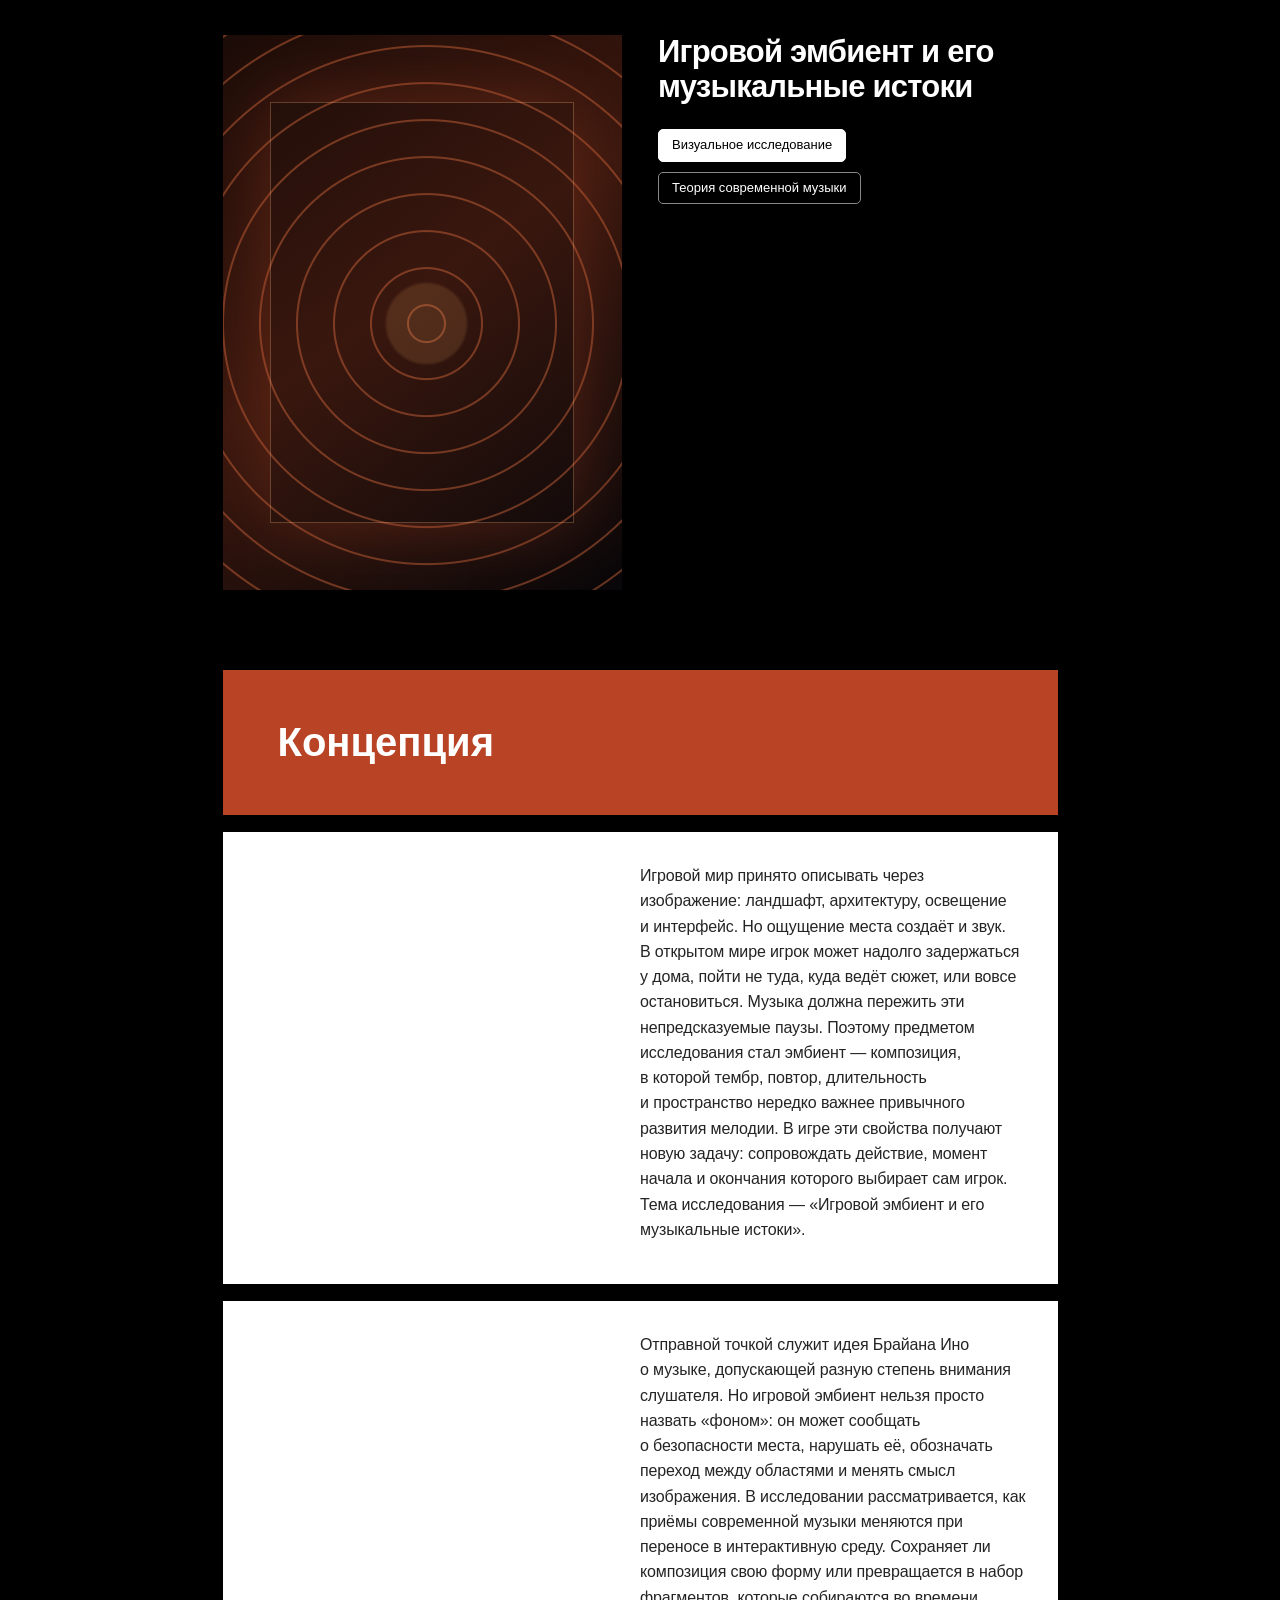
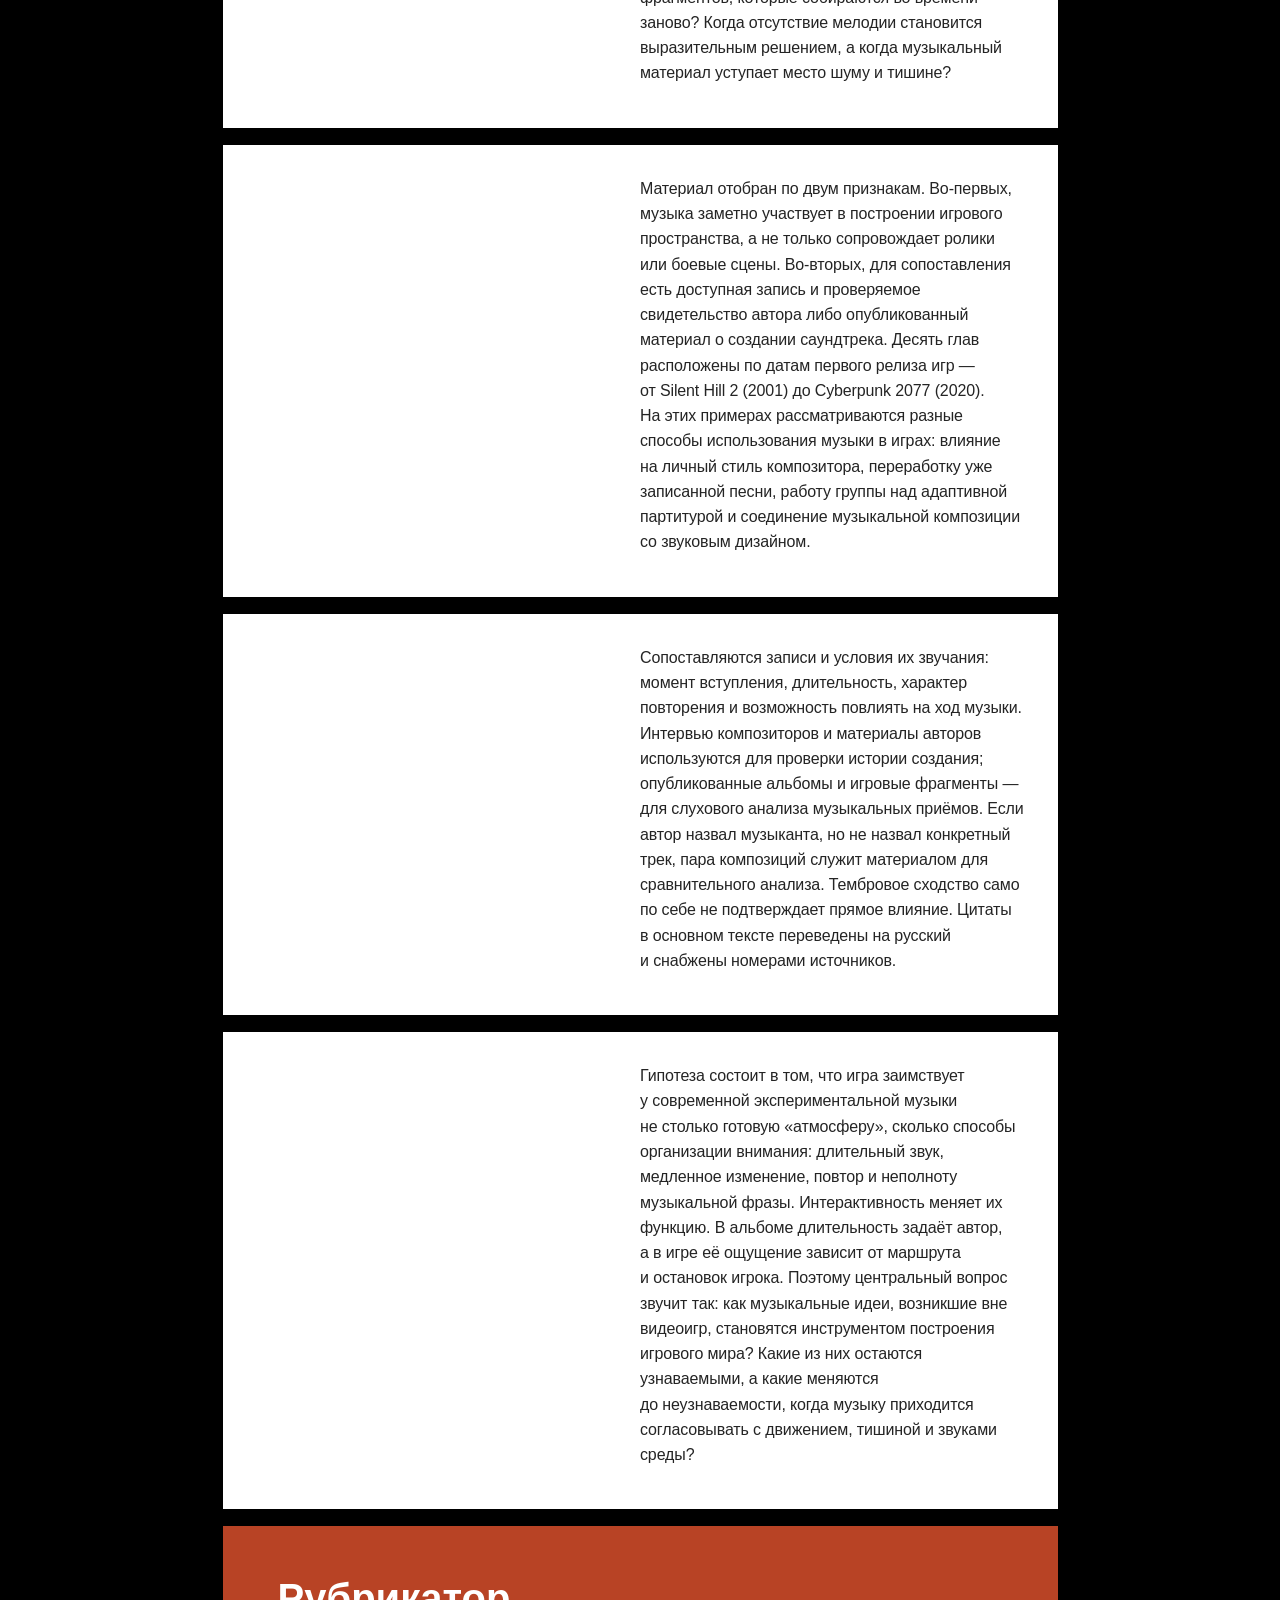
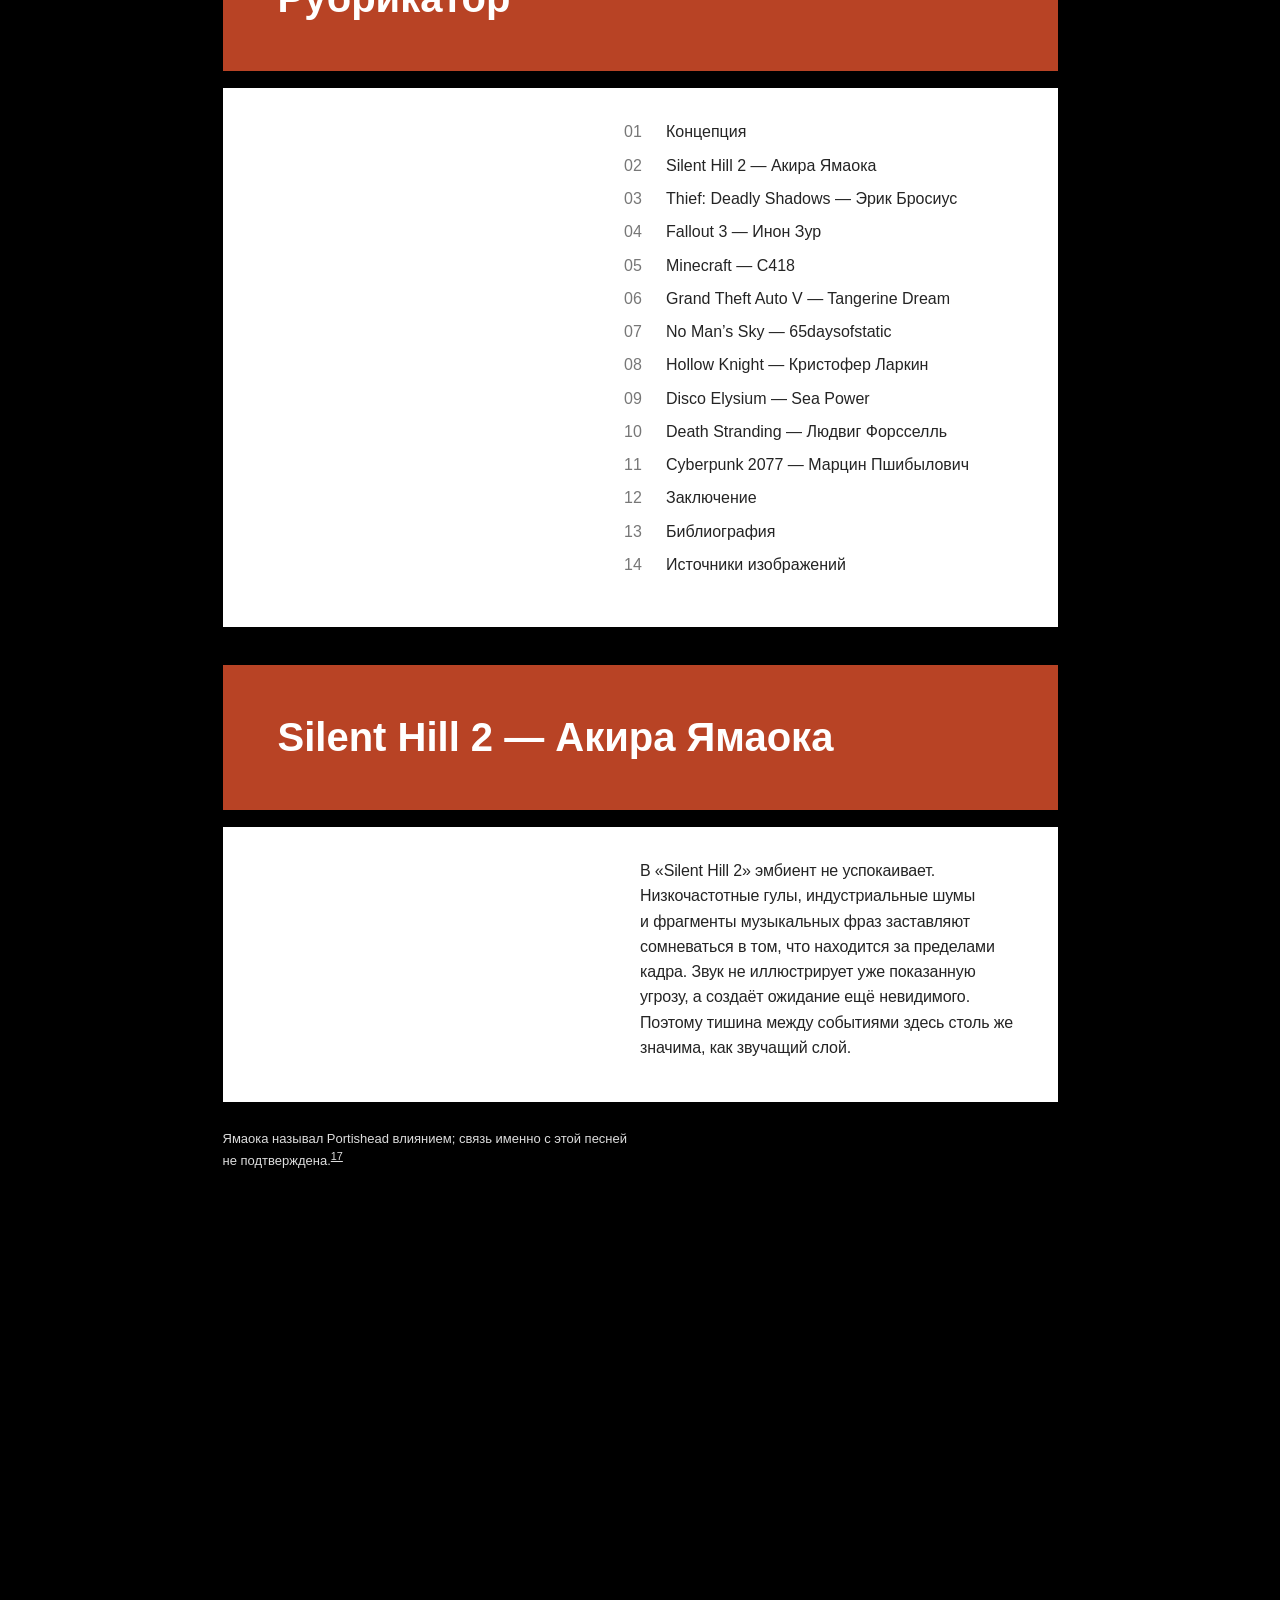
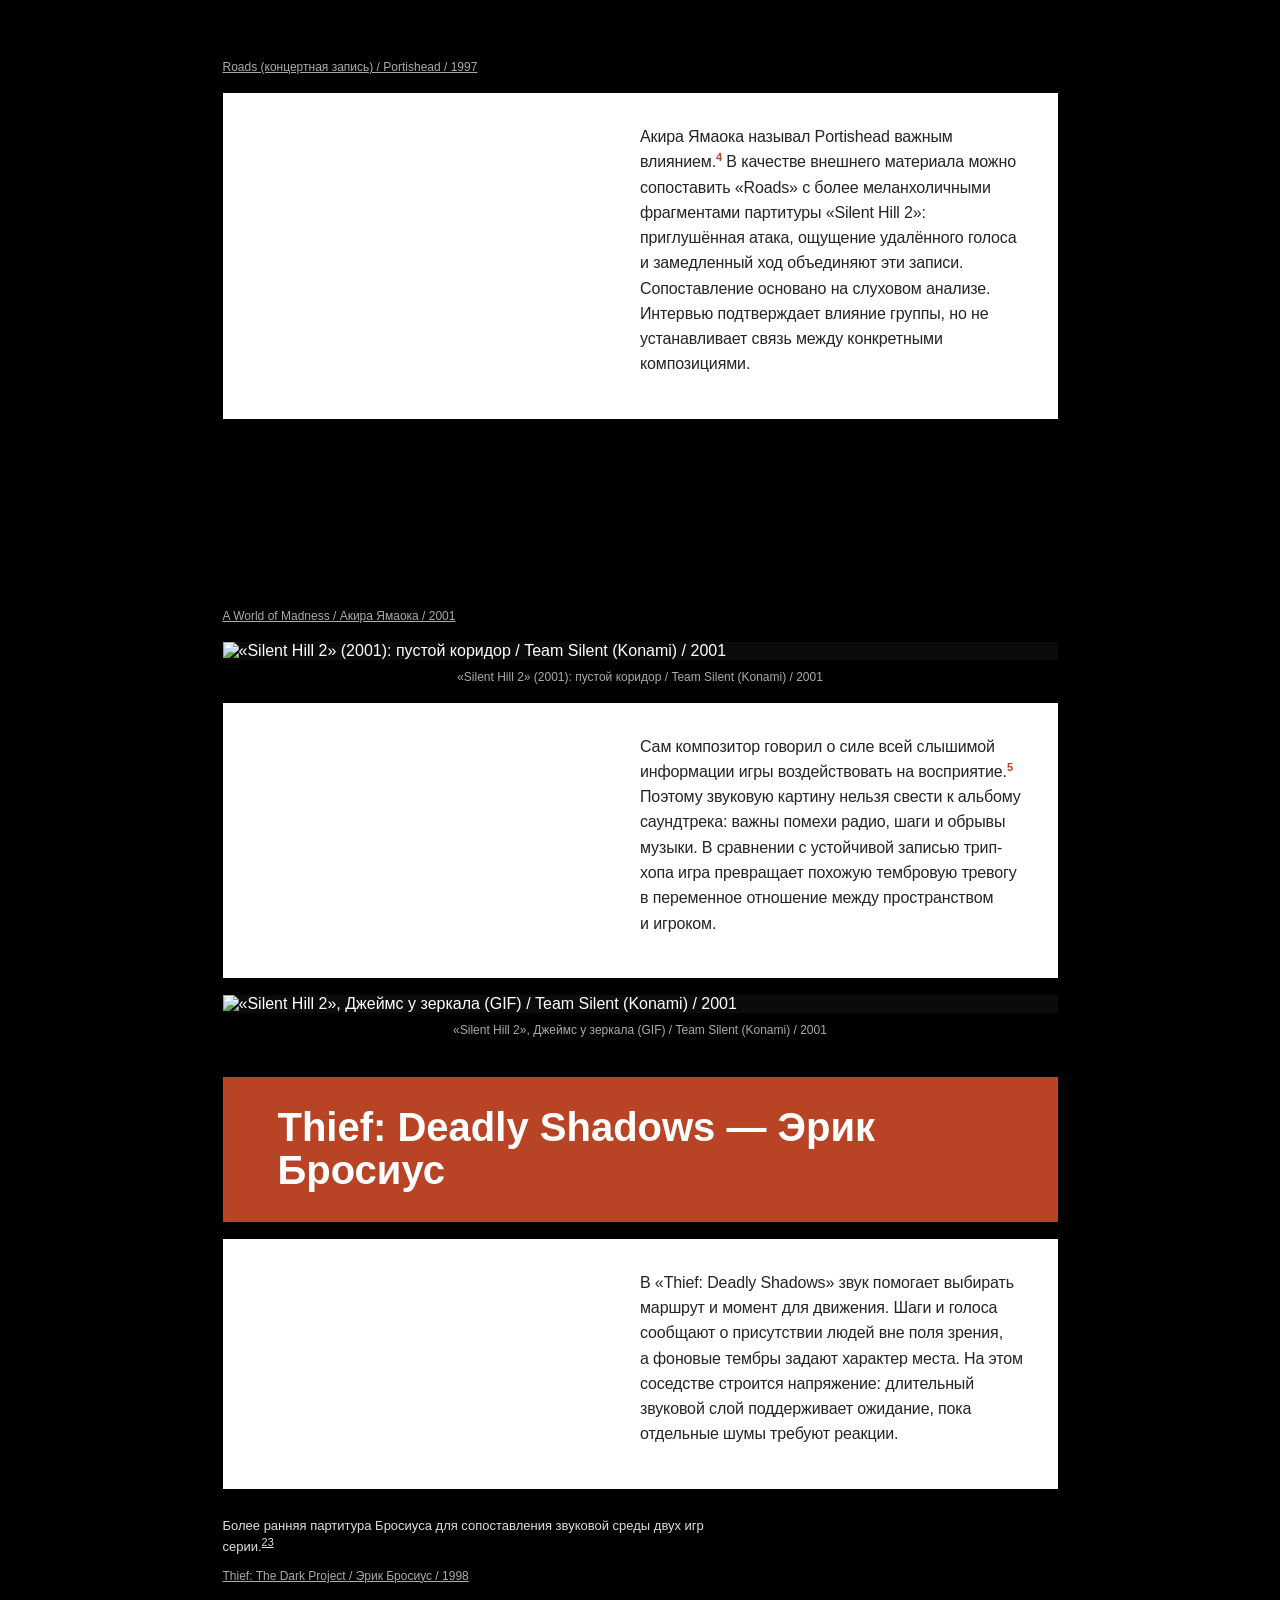
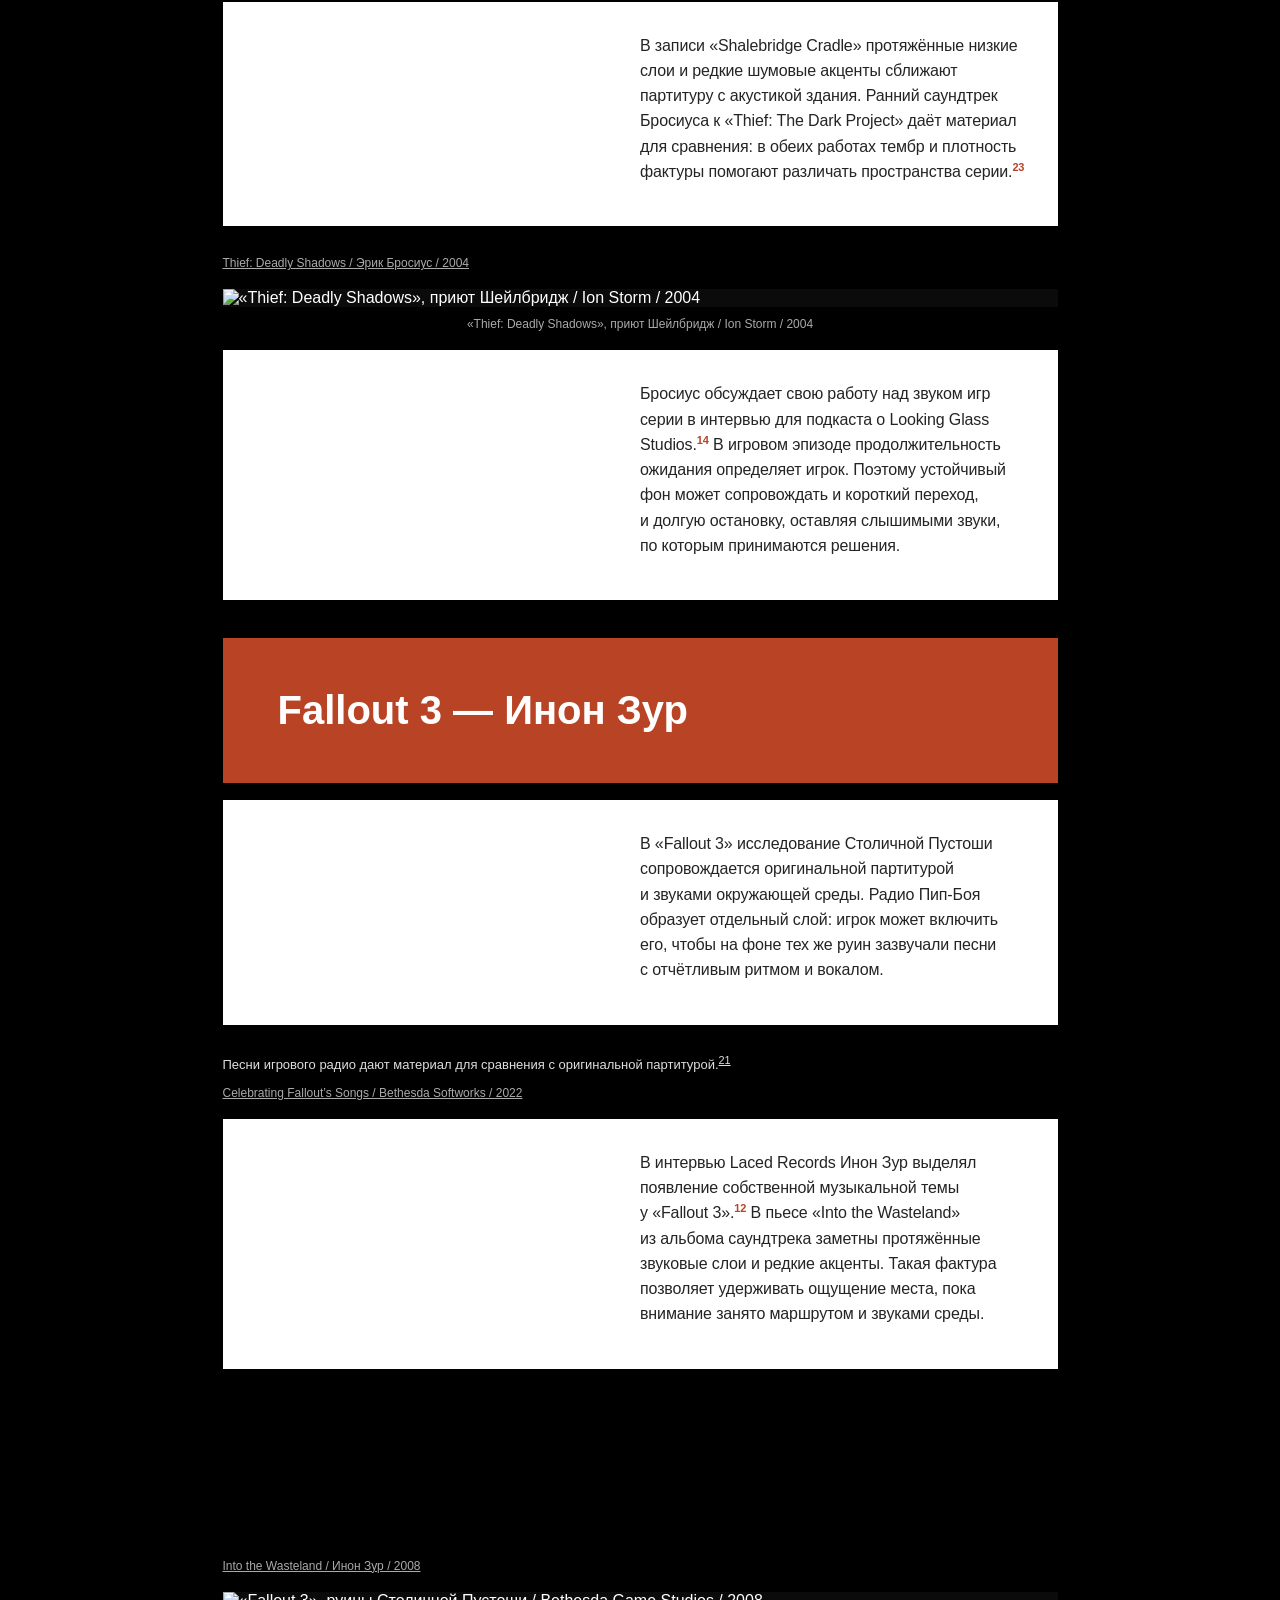
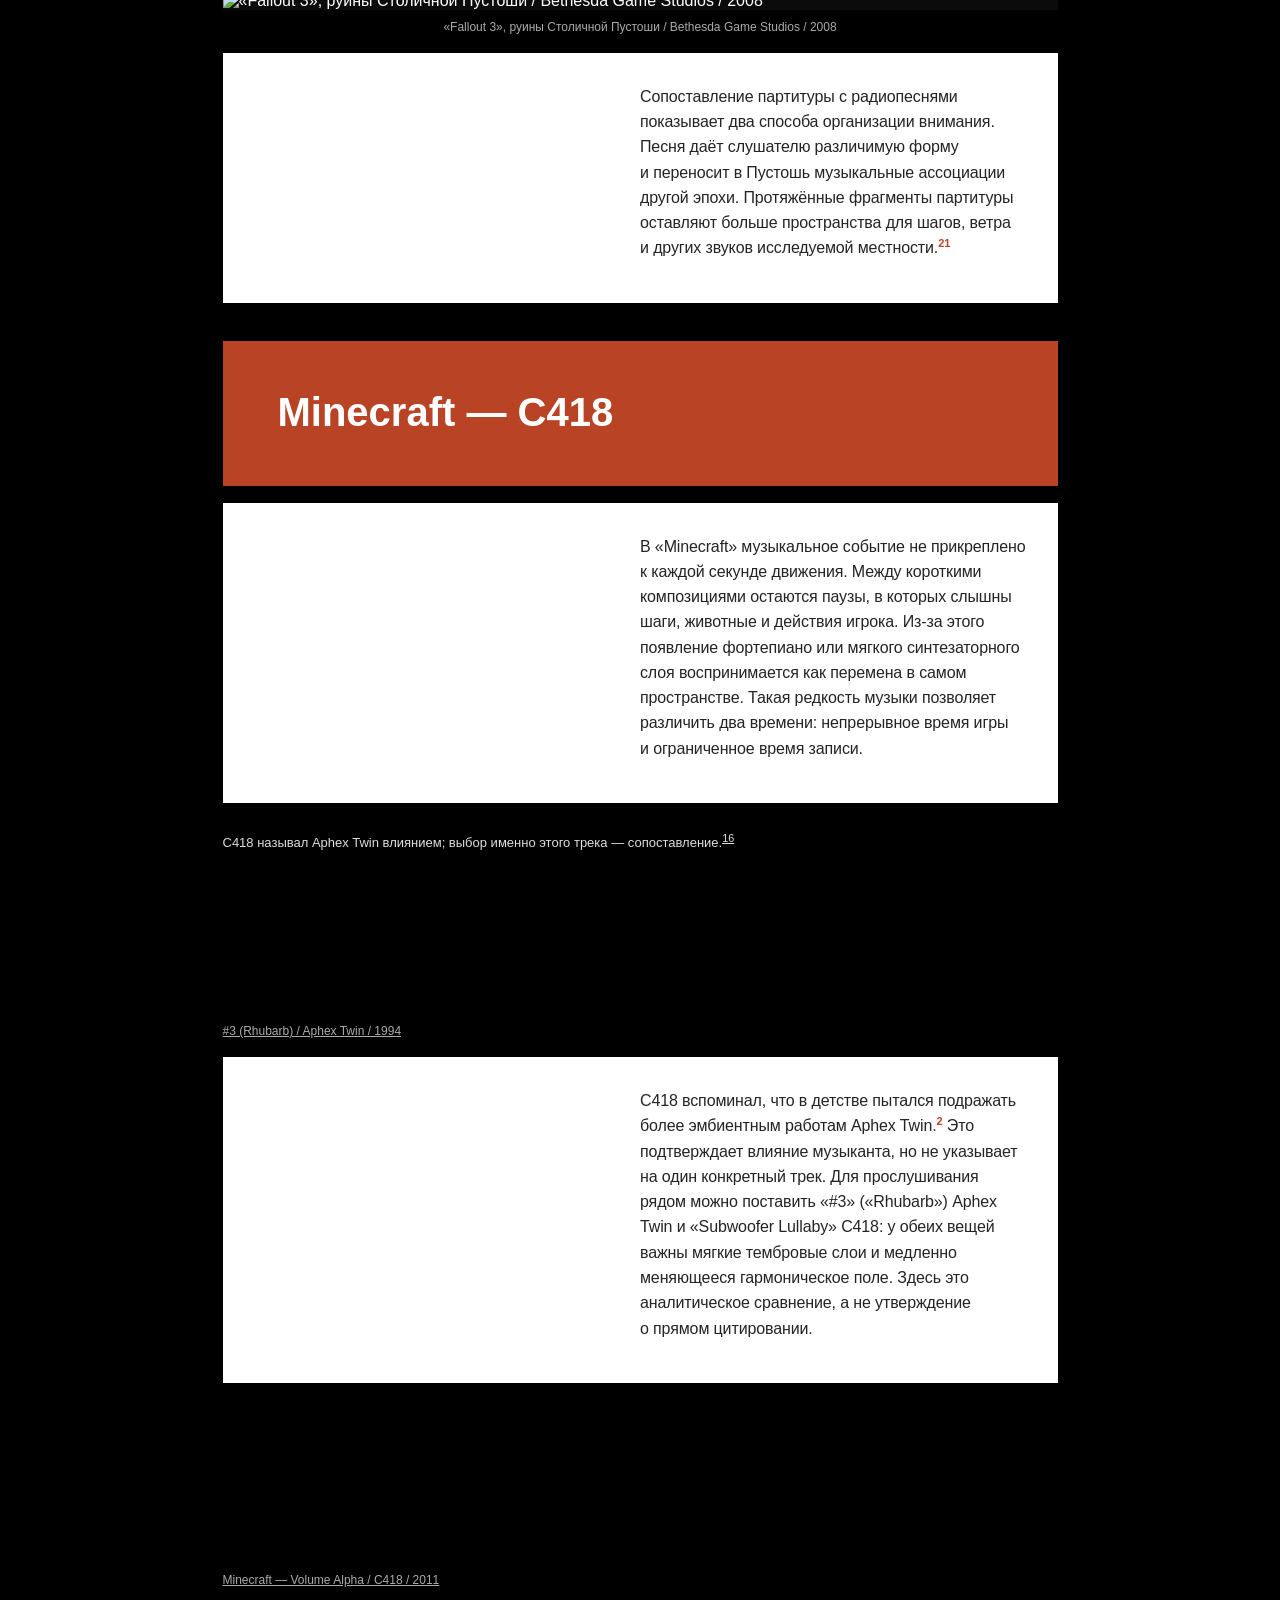
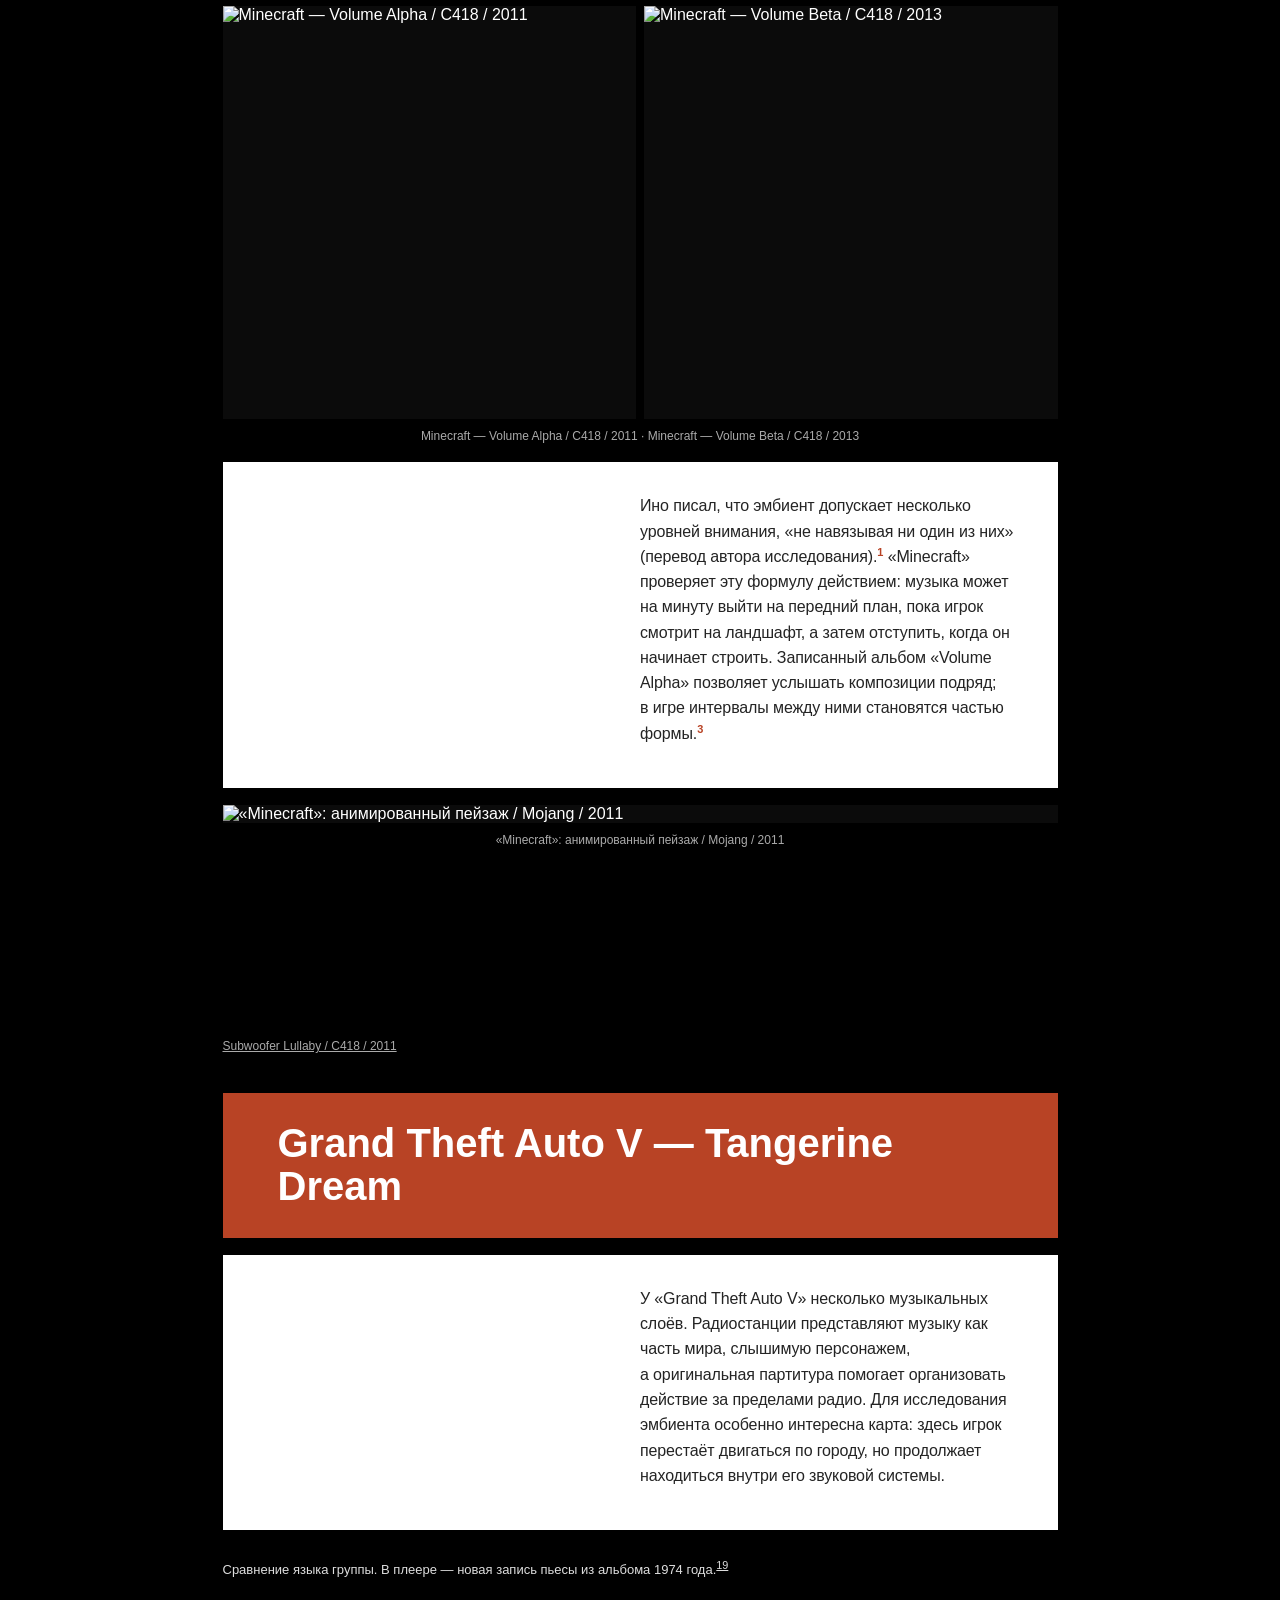
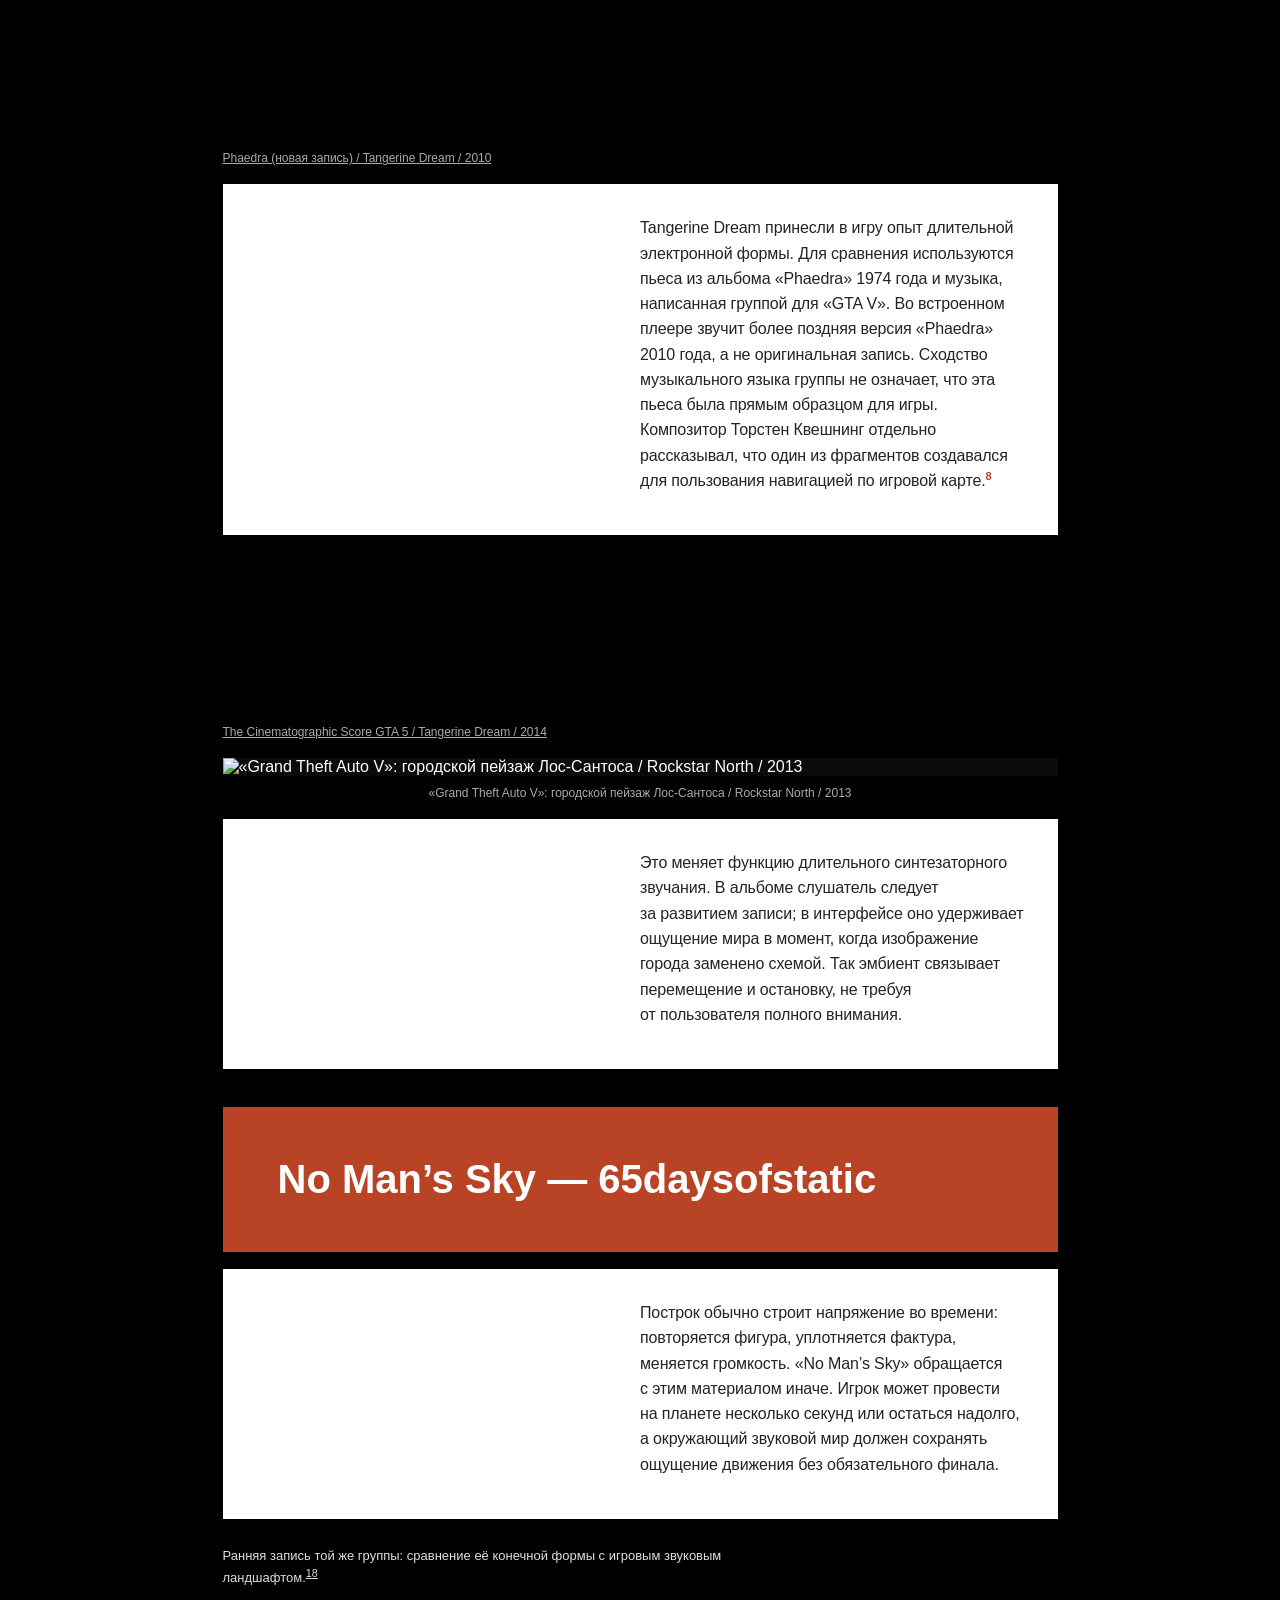
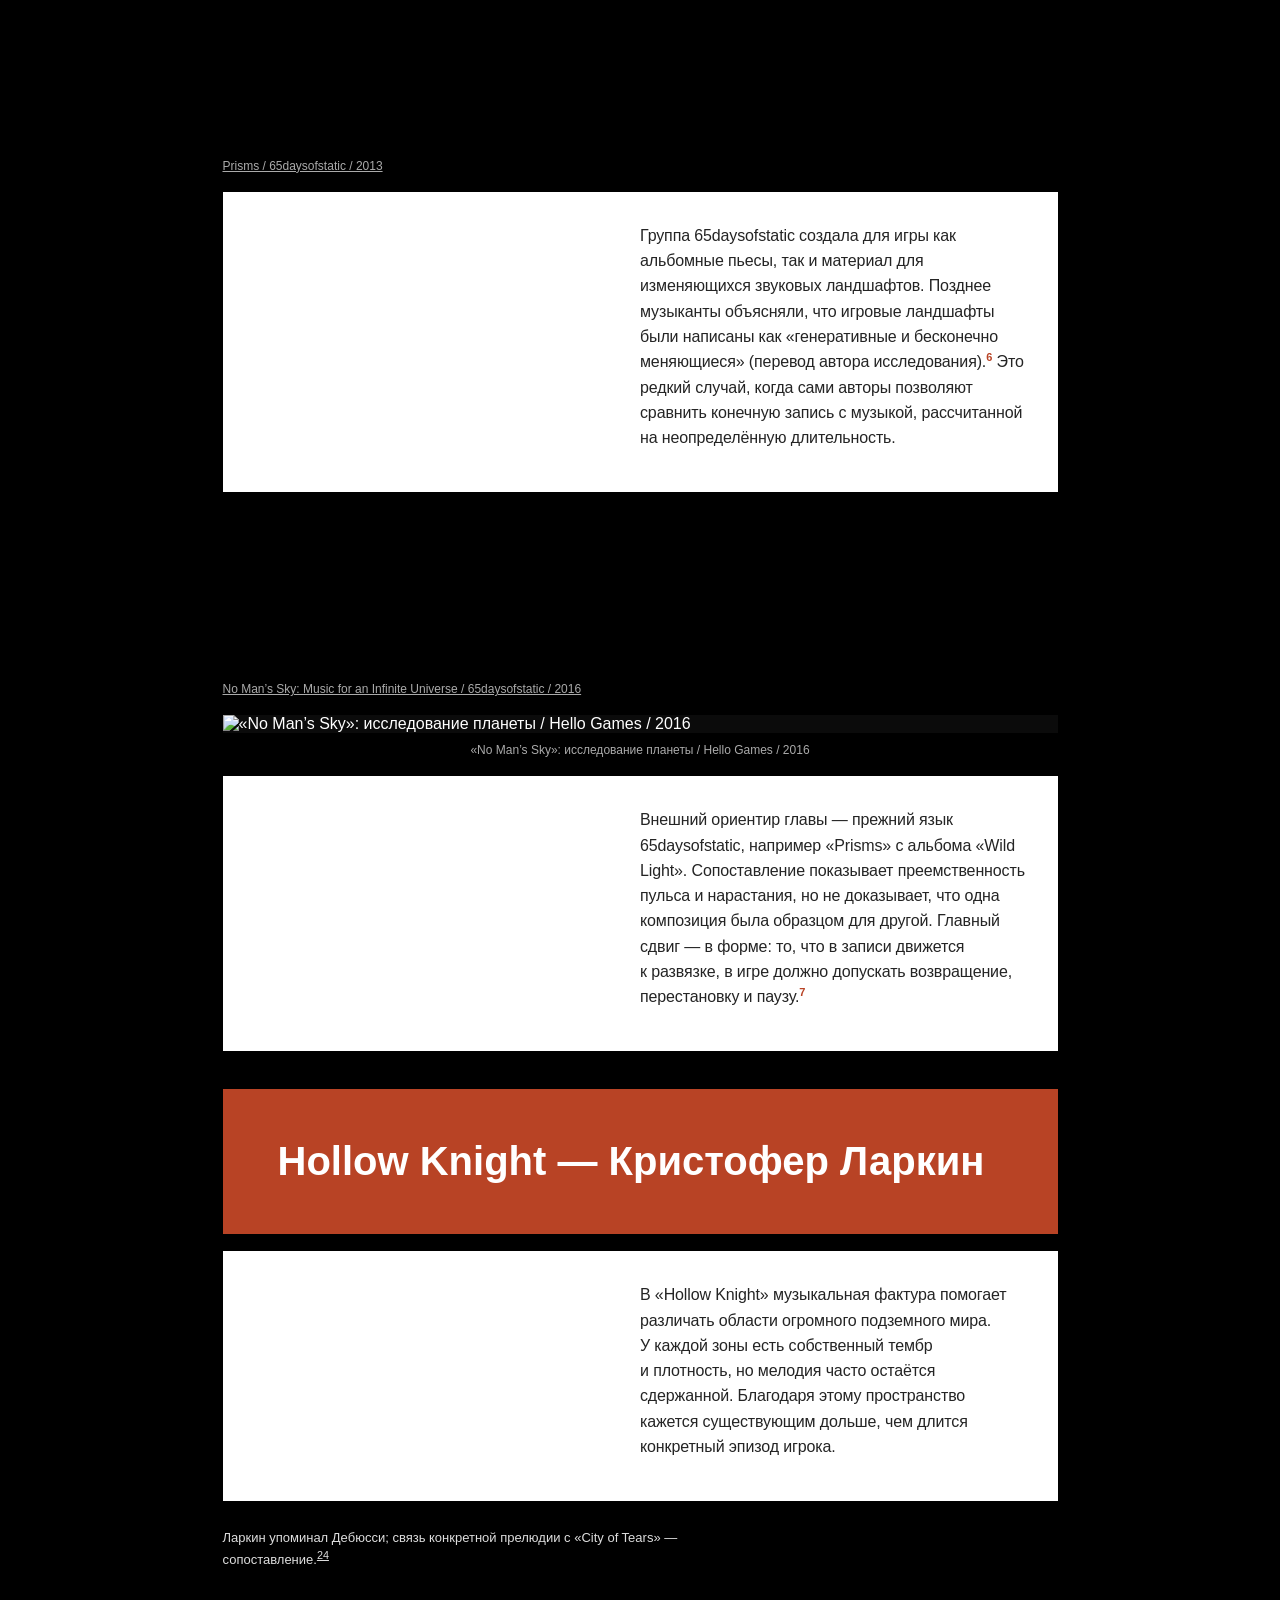
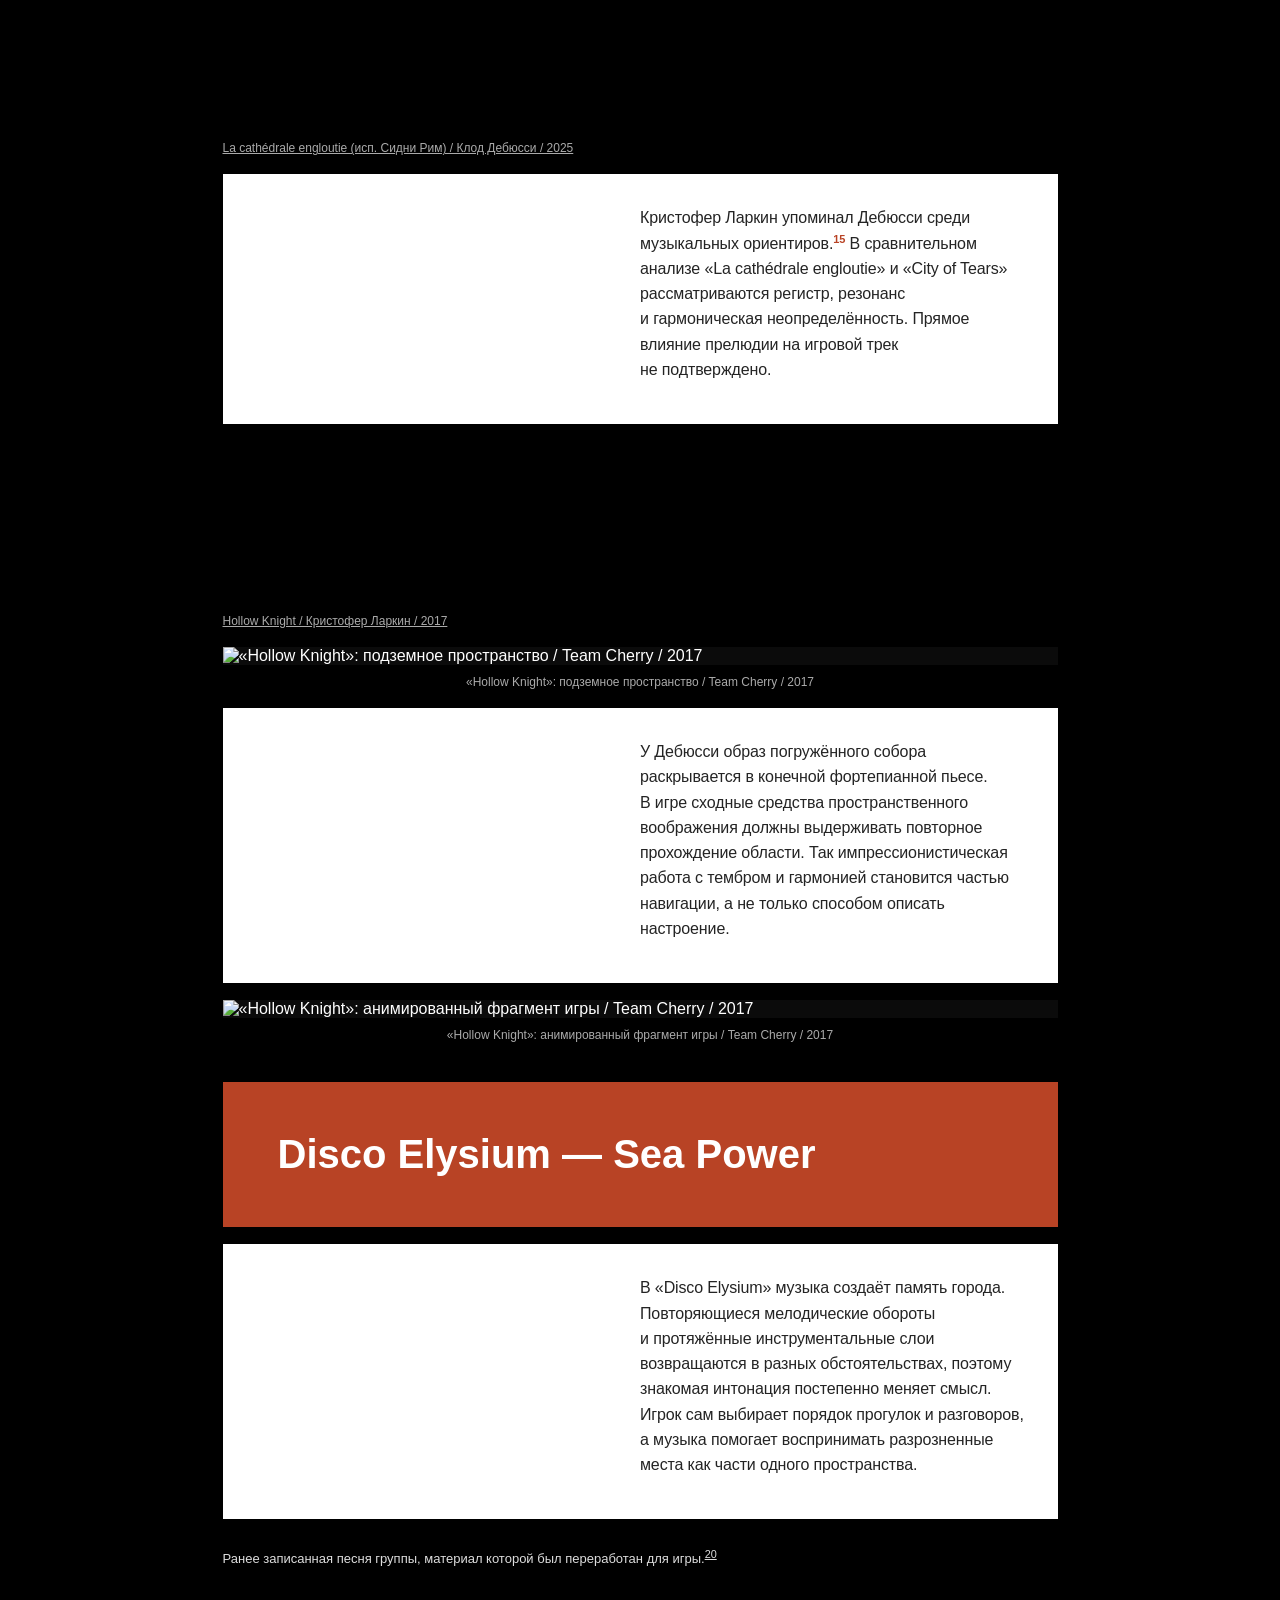
==== commit c374406c: "Publish both research pages without YouTube" ====
--- a/index.html
+++ b/index.html
@@ -29,11 +29,11 @@
     <div id="image-sources"></div>
     <footer class="footer"><a href="#bibliography">Источники</a><span>Экранов: <b id="screen-count">0</b></span></footer>
   </main>
-  <script src="ambient-research.js?v=4"></script>
+  <script src="ambient-research.js?v=5"></script>
   <div class="text-editor-tools">
     <span id="save-status" role="status"></span>
   </div>
-  <script src="text-editor.js?v=5"></script>
+  <script src="text-editor.js?v=6"></script>
 </body>
 </html>
 
